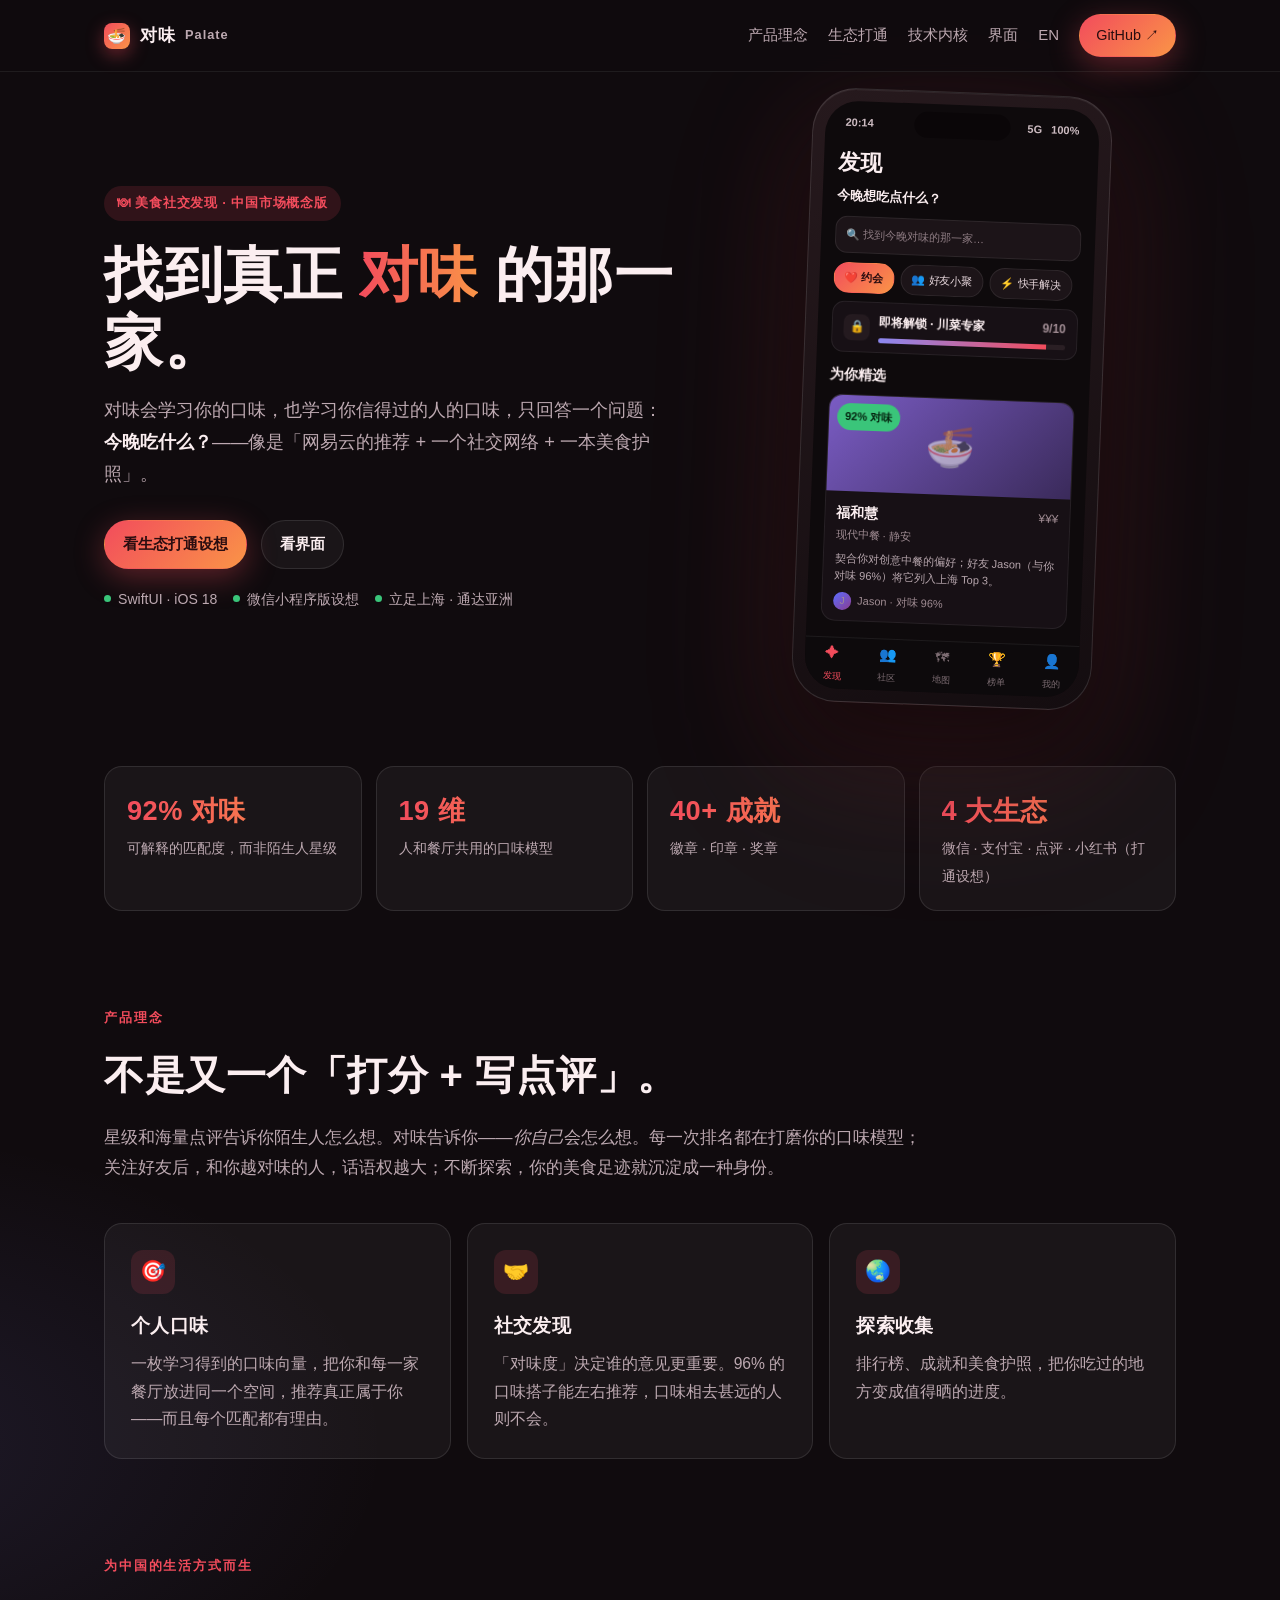
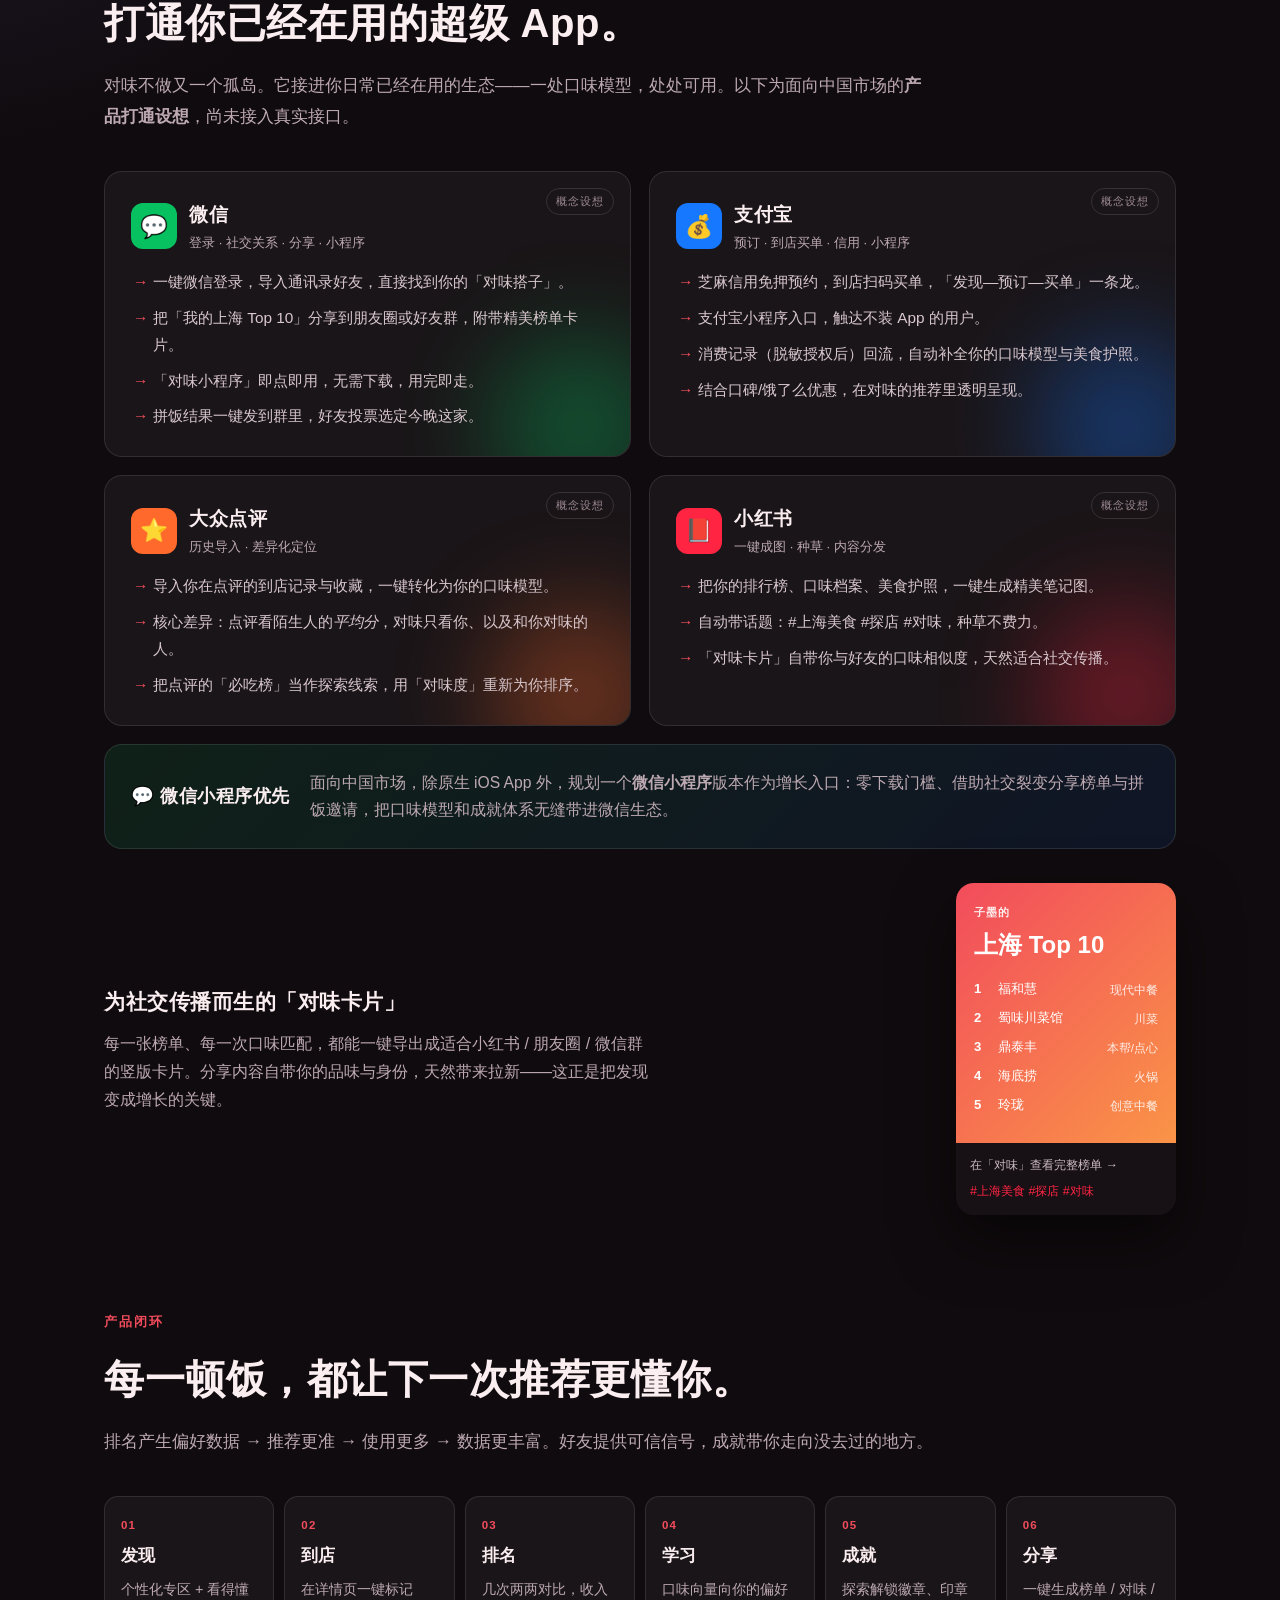
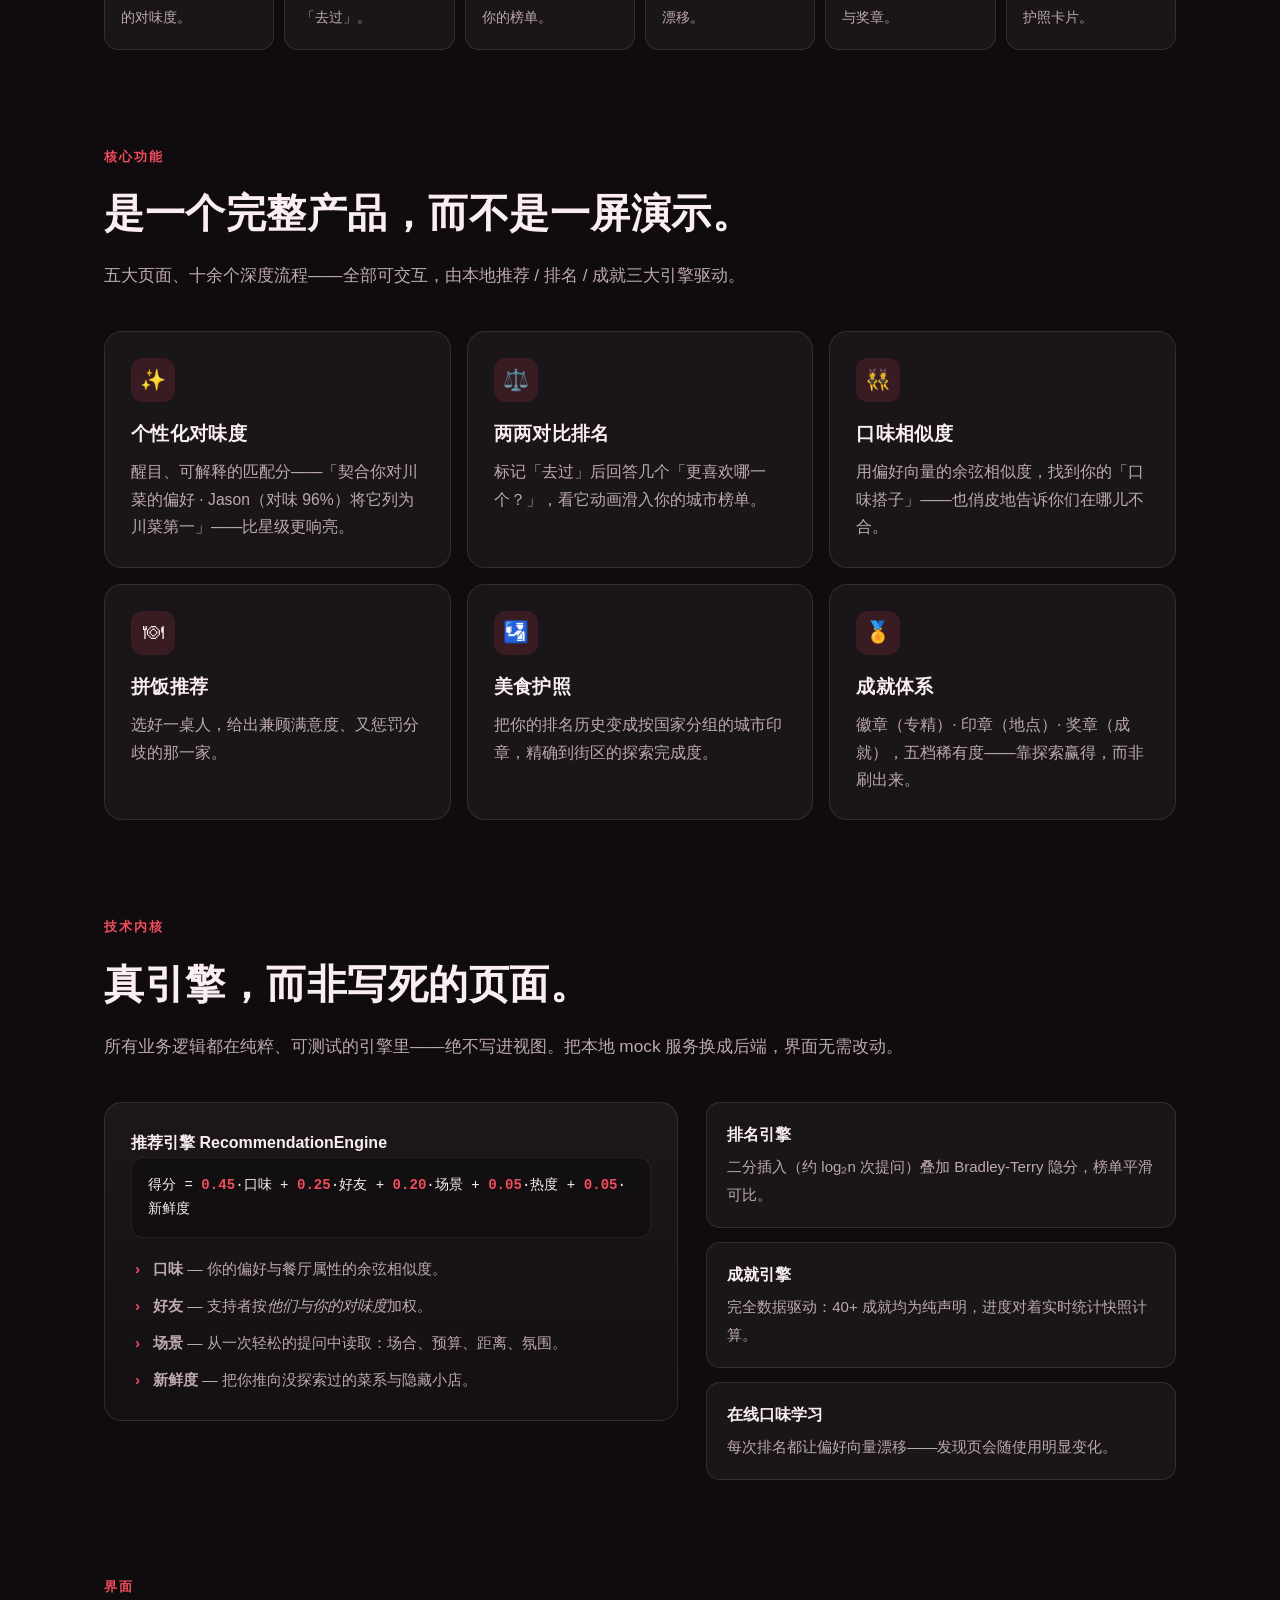
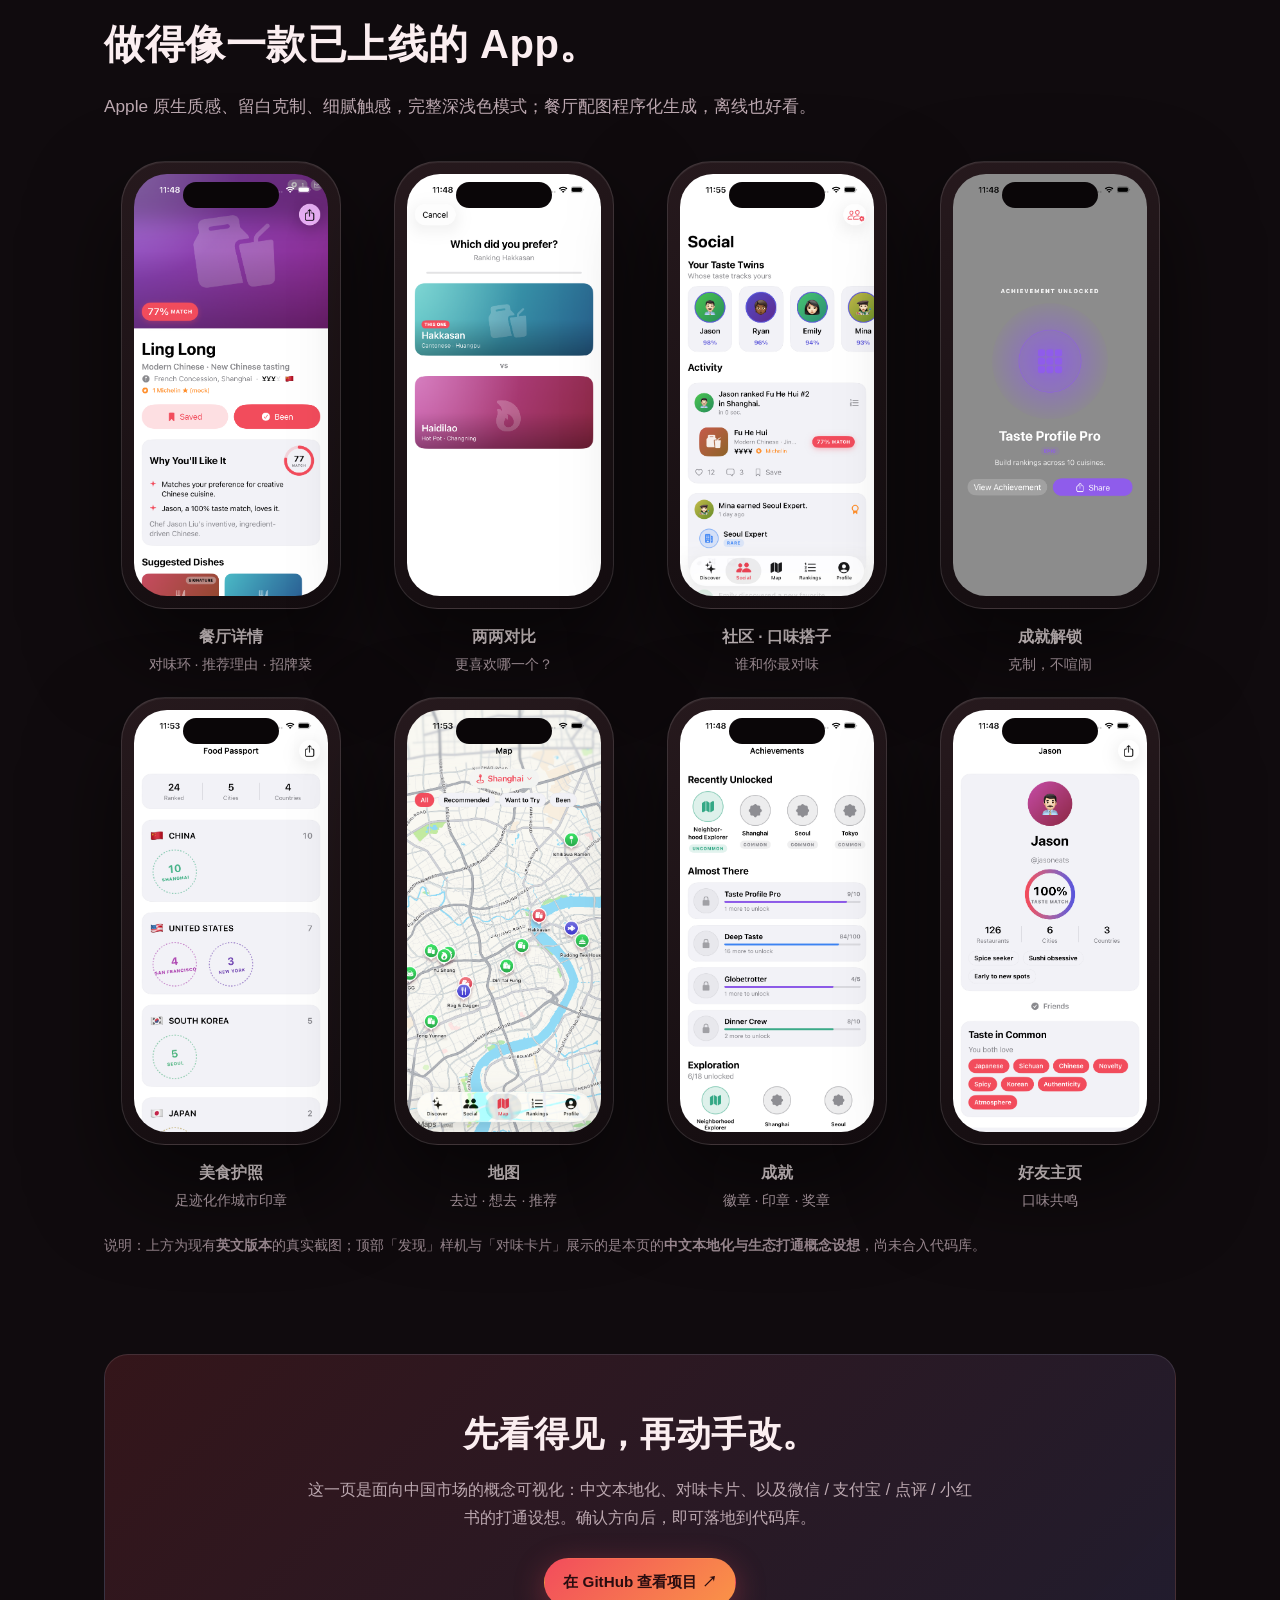
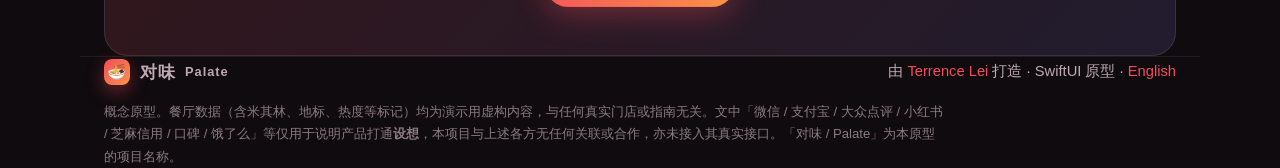
==== docs/zh/index.html @ e1eda970 "Add Chinese-market concept site (对味) with super-app integration mockups - docs/zh/: fully localized " ====
<!DOCTYPE html>
<html lang="zh-CN">
<head>
<meta charset="utf-8">
<meta name="viewport" content="width=device-width, initial-scale=1">
<title>对味 Palate — 找到真正对味的餐厅</title>
<meta name="description" content="对味是一款会学习你口味的美食社交发现应用：可解释的「对味度」匹配、两两对比排名、口味相似度、拼饭推荐、成就与美食护照。概念版展示与微信、支付宝、大众点评、小红书的打通设想。">
<meta property="og:title" content="对味 Palate — 找到真正对味的餐厅">
<meta property="og:description" content="会学习你口味的美食社交发现应用。可解释的对味度、两两排名、口味相似度、美食护照，并打通微信 / 支付宝 / 点评 / 小红书。">
<meta property="og:type" content="website">
<meta property="og:image" content="https://terrencelei.github.io/Palate/assets/screens/discover.png">
<link rel="icon" href="data:image/svg+xml,<svg xmlns='http://www.w3.org/2000/svg' viewBox='0 0 100 100'><text y='.9em' font-size='90'>🍜</text></svg>">
<style>
  :root{
    --bg:#100b0e;--bg2:#181017;
    --panel:rgba(255,255,255,.045);--panel-edge:rgba(255,255,255,.10);
    --ink:#fbeef0;--muted:#bda9b1;
    --coral:#f24c5c;--coral-soft:rgba(242,76,92,.14);
    --saffron:#fa9447;--indigo:#8b88f2;--green:#3ac57a;
    --wechat:#07c160;--alipay:#1677ff;--dianping:#ff6a2c;--red:#ff2442;
    --radius:18px;--maxw:1120px;--nav-clearance:92px;--hero-top-gap:150px;
  }
  *{box-sizing:border-box;margin:0;padding:0}
  html{scroll-behavior:smooth}
  body{
    font-family:-apple-system,BlinkMacSystemFont,"PingFang SC","Hiragino Sans GB","Microsoft YaHei","Segoe UI",Roboto,Helvetica,Arial,sans-serif;
    background:
      radial-gradient(1100px 520px at 78% -12%, rgba(242,76,92,.14), transparent 60%),
      radial-gradient(900px 520px at -12% 22%, rgba(139,136,242,.12), transparent 60%),
      var(--bg);
    color:var(--ink);line-height:1.75;padding-top:var(--nav-clearance);-webkit-font-smoothing:antialiased;
  }
  a{color:inherit;text-decoration:none}
  .wrap{max-width:var(--maxw);margin:0 auto;padding:0 24px}

  nav{position:fixed;top:0;left:0;right:0;z-index:100;background:rgba(16,11,14,.66);
    backdrop-filter:blur(14px);-webkit-backdrop-filter:blur(14px);border-bottom:1px solid rgba(255,255,255,.07)}
  .nav-inner{max-width:var(--maxw);margin:0 auto;padding:14px 24px;display:flex;align-items:center;gap:22px}
  .logo{font-weight:800;letter-spacing:.5px;display:flex;align-items:center;gap:10px;font-size:1.08rem}
  .logo .mark{width:26px;height:26px;border-radius:8px;display:grid;place-items:center;
    background:linear-gradient(135deg,var(--coral),var(--saffron));box-shadow:0 6px 18px rgba(242,76,92,.4);font-size:.95rem}
  .logo small{color:var(--muted);font-weight:600;font-size:.8rem;letter-spacing:1px}
  .nav-links{display:flex;gap:20px;margin-left:auto;align-items:center}
  .nav-links a{color:var(--muted);font-size:.94rem;font-weight:500;transition:color .2s}
  .nav-links a:hover{color:var(--ink)}
  .btn{display:inline-flex;align-items:center;gap:8px;padding:10px 18px;border-radius:999px;font-weight:600;font-size:.95rem;
    border:1px solid var(--panel-edge);transition:transform .15s ease,background .2s,border-color .2s}
  .btn:hover{transform:translateY(-1px)}
  .btn.primary{background:linear-gradient(135deg,var(--coral),var(--saffron));color:#2a0d10;border-color:transparent;box-shadow:0 8px 30px rgba(242,76,92,.35)}
  .btn.ghost{background:var(--panel)}
  .nav-links .btn{padding:8px 16px;font-size:.9rem}
  @media(max-width:760px){.nav-links a.hide-sm{display:none}}

  header{padding:var(--hero-top-gap) 0 30px}
  .hero{display:grid;grid-template-columns:1.05fr .82fr;gap:52px;align-items:center}
  .eyebrow{display:inline-flex;align-items:center;gap:8px;color:var(--coral);font-weight:700;font-size:.82rem;
    letter-spacing:.06em;background:var(--coral-soft);padding:6px 13px;border-radius:999px}
  h1{font-size:clamp(2.3rem,5.4vw,3.7rem);line-height:1.14;letter-spacing:.5px;margin:20px 0 18px;font-weight:800}
  h1 .grad{background:linear-gradient(90deg,var(--coral),var(--saffron));-webkit-background-clip:text;background-clip:text;color:transparent}
  .lede{color:var(--muted);font-size:1.14rem;max-width:32em}
  .lede b{color:var(--ink);font-weight:600}
  .hero-cta{display:flex;gap:14px;margin-top:30px;flex-wrap:wrap}
  .hero-note{margin-top:18px;color:var(--muted);font-size:.88rem;display:flex;gap:16px;flex-wrap:wrap}
  .hero-note span{display:inline-flex;align-items:center;gap:7px}
  .hero-note i{width:7px;height:7px;border-radius:50%;background:var(--green);display:inline-block}

  /* device */
  .device{position:relative;width:100%;max-width:300px;margin:0 auto;border-radius:44px;padding:12px;
    background:linear-gradient(160deg,#26191d,#140d10);border:1px solid rgba(255,255,255,.12);
    box-shadow:0 40px 90px rgba(0,0,0,.55),inset 0 1px 0 rgba(255,255,255,.06)}
  .device::before{content:"";position:absolute;top:20px;left:50%;transform:translateX(-50%);
    width:96px;height:26px;background:#0a0608;border-radius:999px;z-index:5}
  .device img{display:block;width:100%;border-radius:33px}
  .device.tilt{transform:rotate(2.2deg)}
  .hero-device{filter:drop-shadow(0 30px 60px rgba(242,76,92,.18))}

  /* ── in-HTML localized screen mockup ─────────────── */
  .screen{border-radius:33px;overflow:hidden;background:#0e0a0c;aspect-ratio:9/19.3;position:relative;
    color:#fbeef0;font-size:12px}
  .screen .sb{display:flex;justify-content:space-between;align-items:center;padding:12px 20px 0;font-size:11px;color:#cdbcc2;font-weight:600}
  .screen .body{padding:6px 14px 14px}
  .screen h4{font-size:22px;font-weight:800;letter-spacing:.5px;margin:6px 0 2px}
  .screen .q{font-weight:700;font-size:13px;margin-bottom:8px}
  .screen .search{background:#1c1418;border:1px solid rgba(255,255,255,.08);border-radius:12px;
    padding:8px 10px;color:#8f7d84;display:flex;align-items:center;gap:7px;font-size:11px}
  .screen .chips{display:flex;gap:6px;margin:9px 0 4px;overflow:hidden}
  .screen .chip2{background:#1c1418;border:1px solid rgba(255,255,255,.08);border-radius:999px;padding:5px 10px;
    font-size:11px;white-space:nowrap;color:#e7d7dc}
  .screen .chip2.on{background:linear-gradient(135deg,var(--coral),var(--saffron));color:#2a0d10;border-color:transparent;font-weight:700}
  .screen .mini2{background:#171015;border:1px solid rgba(255,255,255,.07);border-radius:12px;padding:9px 11px;
    display:flex;align-items:center;gap:9px;margin:8px 0}
  .screen .lock{width:26px;height:26px;border-radius:8px;background:#241a1f;display:grid;place-items:center;font-size:12px}
  .screen .bar{height:5px;border-radius:99px;background:#2a1f24;overflow:hidden;margin-top:5px}
  .screen .bar>i{display:block;height:100%;width:90%;background:linear-gradient(90deg,var(--indigo),var(--coral))}
  .screen .lbl{font-weight:800;font-size:14px;margin:10px 0 7px}
  .screen .rc{border-radius:14px;overflow:hidden;background:#171015;border:1px solid rgba(255,255,255,.07)}
  .screen .rc .img{height:96px;position:relative;display:grid;place-items:center;
    background:linear-gradient(135deg,#7a5cc4,#3a2a5a)}
  .screen .rc .img::after{content:"🍜";font-size:40px;opacity:.55}
  .screen .match{position:absolute;top:8px;left:8px;background:var(--green);color:#04240f;font-weight:800;
    font-size:11px;padding:4px 8px;border-radius:999px;display:flex;gap:4px;align-items:center}
  .screen .rc .info{padding:9px 11px}
  .screen .rc .row1{display:flex;justify-content:space-between;align-items:center}
  .screen .rc .nm{font-weight:800;font-size:14px}
  .screen .rc .sub{color:#a08c93;font-size:11px;margin-top:1px}
  .screen .rc .why{color:#b7a6ad;font-size:11px;margin-top:6px;line-height:1.5}
  .screen .rc .fr{display:flex;align-items:center;gap:6px;margin-top:8px;font-size:11px;color:#a08c93}
  .screen .av{width:18px;height:18px;border-radius:50%;background:linear-gradient(135deg,#5b6cff,#8b3d8f);display:grid;place-items:center;font-size:10px}
  .screen .tabbar{position:absolute;bottom:0;left:0;right:0;height:52px;background:rgba(14,10,12,.92);
    border-top:1px solid rgba(255,255,255,.07);display:flex;justify-content:space-around;align-items:center;font-size:9px;color:#7c6c72}
  .screen .tabbar .t{display:flex;flex-direction:column;align-items:center;gap:3px}
  .screen .tabbar .t.on{color:var(--coral)}
  .screen .tabbar .t b{font-size:14px;font-weight:400}

  .stats{margin:60px 0 0}
  .stats-grid{display:grid;grid-template-columns:repeat(auto-fit,minmax(200px,1fr));gap:14px}
  .stat{background:var(--panel);border:1px solid var(--panel-edge);border-radius:var(--radius);padding:20px 22px}
  .stat b{display:block;font-size:1.7rem;letter-spacing:.5px;background:linear-gradient(90deg,var(--coral),var(--saffron));-webkit-background-clip:text;background-clip:text;color:transparent}
  .stat span{color:var(--muted);font-size:.9rem}

  section{padding:96px 0 0;scroll-margin-top:calc(var(--nav-clearance) + 16px)}
  .sec-head{max-width:52em;margin-bottom:40px}
  .sec-head .tag{color:var(--coral);font-weight:700;font-size:.82rem;letter-spacing:.14em}
  .sec-head h2{font-size:clamp(1.7rem,3.4vw,2.5rem);letter-spacing:.5px;margin:10px 0 12px;font-weight:800}
  .sec-head p{color:var(--muted);font-size:1.08rem}

  .cards{display:grid;grid-template-columns:repeat(3,1fr);gap:16px}
  .card{background:var(--panel);border:1px solid var(--panel-edge);border-radius:var(--radius);padding:26px;transition:transform .2s ease,border-color .2s}
  .card:hover{transform:translateY(-3px);border-color:rgba(242,76,92,.38)}
  .card .ic{width:44px;height:44px;border-radius:12px;display:grid;place-items:center;font-size:1.3rem;background:var(--coral-soft);margin-bottom:16px}
  .card h3{font-size:1.16rem;margin-bottom:8px;letter-spacing:.3px}
  .card p{color:var(--muted);font-size:.98rem}
  @media(max-width:860px){.cards{grid-template-columns:1fr}}

  .loop{display:flex;flex-wrap:wrap;gap:10px}
  .loop-step{flex:1 1 140px;background:var(--panel);border:1px solid var(--panel-edge);border-radius:14px;padding:18px 16px}
  .loop-step .n{font-size:.72rem;color:var(--coral);font-weight:800;letter-spacing:.1em}
  .loop-step b{display:block;margin:6px 0 4px;font-size:1.05rem}
  .loop-step span{color:var(--muted);font-size:.9rem}

  /* super-app section */
  .superapps{display:grid;grid-template-columns:repeat(2,1fr);gap:18px}
  @media(max-width:860px){.superapps{grid-template-columns:1fr}}
  .sa{background:var(--panel);border:1px solid var(--panel-edge);border-radius:var(--radius);padding:26px;position:relative;overflow:hidden}
  .sa .glow{position:absolute;inset:auto -40px -60px auto;width:180px;height:180px;border-radius:50%;filter:blur(50px);opacity:.35}
  .sa-head{display:flex;align-items:center;gap:12px;margin-bottom:14px}
  .sa-ic{width:46px;height:46px;border-radius:12px;display:grid;place-items:center;font-size:1.4rem;color:#fff;font-weight:800}
  .sa-head b{font-size:1.18rem;letter-spacing:.5px}
  .sa-head span{display:block;color:var(--muted);font-size:.82rem;margin-top:1px}
  .sa ul{list-style:none;display:grid;gap:9px}
  .sa li{color:#d9c8ce;font-size:.96rem;padding-left:22px;position:relative}
  .sa li::before{content:"→";position:absolute;left:2px;color:var(--coral);font-weight:800}
  .sa .concept{position:absolute;top:16px;right:16px;font-size:.68rem;letter-spacing:.1em;color:#9a8890;
    border:1px solid rgba(255,255,255,.12);border-radius:999px;padding:3px 9px}
  .wechat .glow{background:var(--wechat)} .wechat .sa-ic{background:var(--wechat)}
  .alipay .glow{background:var(--alipay)} .alipay .sa-ic{background:var(--alipay)}
  .dianping .glow{background:var(--dianping)} .dianping .sa-ic{background:var(--dianping)}
  .red .glow{background:var(--red)} .red .sa-ic{background:var(--red)}

  .mp-callout{margin-top:18px;display:flex;gap:20px;align-items:center;flex-wrap:wrap;
    background:linear-gradient(135deg,rgba(7,193,96,.12),rgba(22,119,255,.10));
    border:1px solid var(--panel-edge);border-radius:var(--radius);padding:24px 26px}
  .mp-callout .big{font-size:1.15rem;font-weight:800;letter-spacing:.5px}
  .mp-callout p{color:var(--muted);font-size:.98rem;flex:1 1 320px}

  /* share-card concept (RED style) */
  .redcard{width:220px;border-radius:18px;overflow:hidden;box-shadow:0 24px 60px rgba(0,0,0,.5);margin:0 auto}
  .redcard .top{background:linear-gradient(135deg,var(--coral),var(--saffron));padding:20px 18px;color:#fff}
  .redcard .top .k{font-size:.7rem;font-weight:800;letter-spacing:.1em;opacity:.9}
  .redcard .top .ti{font-size:1.5rem;font-weight:800;margin:2px 0 12px}
  .redcard .rk{display:flex;gap:8px;align-items:center;font-size:.82rem;margin:6px 0;color:#fff}
  .redcard .rk b{width:16px;font-weight:800}
  .redcard .rk .c{margin-left:auto;opacity:.85;font-size:.72rem}
  .redcard .cap{background:#171015;padding:12px 14px;color:#cdbcc2;font-size:.78rem}
  .redcard .cap .tags{color:var(--red);margin-top:4px}

  .engine{display:grid;grid-template-columns:1.1fr .9fr;gap:28px;align-items:start}
  @media(max-width:860px){.engine{grid-template-columns:1fr}}
  .formula{background:linear-gradient(180deg,rgba(255,255,255,.05),rgba(255,255,255,.02));border:1px solid var(--panel-edge);border-radius:var(--radius);padding:26px}
  .formula code{display:block;font-family:ui-monospace,SFMono-Regular,Menlo,monospace;color:var(--ink);
    background:rgba(0,0,0,.28);border:1px solid rgba(255,255,255,.08);border-radius:12px;padding:16px;line-height:1.7;font-size:.88rem;overflow-x:auto}
  .formula code .w{color:var(--coral);font-weight:700}
  .formula ul{list-style:none;margin-top:18px;display:grid;gap:10px}
  .formula li{color:var(--muted);font-size:.96rem;padding-left:22px;position:relative}
  .formula li::before{content:"›";position:absolute;left:4px;color:var(--coral);font-weight:800}
  .engine-side{display:grid;gap:14px}
  .mini{background:var(--panel);border:1px solid var(--panel-edge);border-radius:14px;padding:18px 20px}
  .mini b{display:block;margin-bottom:4px} .mini span{color:var(--muted);font-size:.94rem}

  .gallery{display:grid;grid-template-columns:repeat(4,1fr);gap:20px}
  @media(max-width:980px){.gallery{grid-template-columns:repeat(2,1fr)}}
  @media(max-width:520px){.gallery{grid-template-columns:1fr}}
  .shot{text-align:center}
  .shot .device{max-width:220px}
  .shot p{margin-top:14px;color:var(--muted);font-size:.9rem}
  .shot p b{color:var(--ink);display:block;font-size:.98rem;margin-bottom:2px}
  .note{margin-top:20px;color:#9a8890;font-size:.86rem}

  .tech{display:flex;flex-wrap:wrap;gap:10px;margin-top:8px}
  .chip{background:var(--panel);border:1px solid var(--panel-edge);border-radius:999px;padding:9px 16px;font-size:.92rem;color:var(--muted)}
  .chip b{color:var(--ink);font-weight:600}

  .band{margin:96px 0 0;background:linear-gradient(135deg,rgba(242,76,92,.16),rgba(139,136,242,.14));
    border:1px solid var(--panel-edge);border-radius:24px;padding:48px 40px;text-align:center}
  .band h2{font-size:clamp(1.6rem,3vw,2.2rem);letter-spacing:.5px;margin-bottom:12px}
  .band p{color:var(--muted);max-width:42em;margin:0 auto 26px}

  footer{margin-top:80px;padding:40px 0 60px;border-top:1px solid rgba(255,255,255,.07);color:var(--muted);font-size:.92rem}
  .foot-inner{display:flex;justify-content:space-between;gap:20px;flex-wrap:wrap;align-items:center}
  .disclaimer{margin-top:14px;font-size:.82rem;color:#8a7a81;max-width:64em;line-height:1.7}

  @media(max-width:860px){.hero{grid-template-columns:1fr;gap:36px}.hero-device{order:-1}:root{--hero-top-gap:120px}}
</style>
</head>
<body>

<nav>
  <div class="nav-inner">
    <div class="logo"><span class="mark">🍜</span> 对味 <small>Palate</small></div>
    <div class="nav-links">
      <a href="#idea" class="hide-sm">产品理念</a>
      <a href="#superapps" class="hide-sm">生态打通</a>
      <a href="#engine" class="hide-sm">技术内核</a>
      <a href="#screens" class="hide-sm">界面</a>
      <a href="../">EN</a>
      <a class="btn primary" href="https://github.com/terrencelei/Palate">GitHub ↗</a>
    </div>
  </div>
</nav>

<header class="wrap">
  <div class="hero">
    <div>
      <span class="eyebrow">🍽 美食社交发现 · 中国市场概念版</span>
      <h1>找到真正 <span class="grad">对味</span> 的那一家。</h1>
      <p class="lede">对味会学习你的口味，也学习你信得过的人的口味，只回答一个问题：<b>今晚吃什么？</b>——像是「网易云的推荐 + 一个社交网络 + 一本美食护照」。</p>
      <div class="hero-cta">
        <a class="btn primary" href="#superapps">看生态打通设想</a>
        <a class="btn ghost" href="#screens">看界面</a>
      </div>
      <div class="hero-note">
        <span><i></i> SwiftUI · iOS 18</span>
        <span><i></i> 微信小程序版设想</span>
        <span><i></i> 立足上海 · 通达亚洲</span>
      </div>
    </div>
    <div class="hero-device">
      <div class="device tilt">
        <div class="screen">
          <div class="sb"><span>20:14</span><span>5G &nbsp; 100%</span></div>
          <div class="body">
            <h4>发现</h4>
            <div class="q">今晚想吃点什么？</div>
            <div class="search">🔍 找到今晚对味的那一家…</div>
            <div class="chips">
              <span class="chip2 on">❤️ 约会</span><span class="chip2">👥 好友小聚</span><span class="chip2">⚡ 快手解决</span>
            </div>
            <div class="mini2">
              <div class="lock">🔒</div>
              <div style="flex:1">
                <div style="font-weight:700;font-size:12px">即将解锁 · 川菜专家 <span style="float:right;color:#a08c93">9/10</span></div>
                <div class="bar"><i></i></div>
              </div>
            </div>
            <div class="lbl">为你精选</div>
            <div class="rc">
              <div class="img"><div class="match">92% 对味</div></div>
              <div class="info">
                <div class="row1"><div class="nm">福和慧</div><div style="color:#a08c93;font-size:12px">¥¥¥</div></div>
                <div class="sub">现代中餐 · 静安</div>
                <div class="why">契合你对创意中餐的偏好；好友 Jason（与你对味 96%）将它列入上海 Top 3。</div>
                <div class="fr"><span class="av">J</span> Jason · 对味 96%</div>
              </div>
            </div>
          </div>
          <div class="tabbar">
            <div class="t on"><b>✦</b>发现</div><div class="t"><b>👥</b>社区</div><div class="t"><b>🗺</b>地图</div><div class="t"><b>🏆</b>榜单</div><div class="t"><b>👤</b>我的</div>
          </div>
        </div>
      </div>
    </div>
  </div>

  <div class="stats">
    <div class="stats-grid">
      <div class="stat"><b>92% 对味</b><span>可解释的匹配度，而非陌生人星级</span></div>
      <div class="stat"><b>19 维</b><span>人和餐厅共用的口味模型</span></div>
      <div class="stat"><b>40+ 成就</b><span>徽章 · 印章 · 奖章</span></div>
      <div class="stat"><b>4 大生态</b><span>微信 · 支付宝 · 点评 · 小红书（打通设想）</span></div>
    </div>
  </div>
</header>

<main class="wrap">

  <!-- 理念 -->
  <section id="idea">
    <div class="sec-head">
      <div class="tag">产品理念</div>
      <h2>不是又一个「打分 + 写点评」。</h2>
      <p>星级和海量点评告诉你陌生人怎么想。对味告诉你——<em>你自己</em>会怎么想。每一次排名都在打磨你的口味模型；关注好友后，和你越对味的人，话语权越大；不断探索，你的美食足迹就沉淀成一种身份。</p>
    </div>
    <div class="cards">
      <div class="card"><div class="ic">🎯</div><h3>个人口味</h3><p>一枚学习得到的口味向量，把你和每一家餐厅放进同一个空间，推荐真正属于你——而且每个匹配都有理由。</p></div>
      <div class="card"><div class="ic">🤝</div><h3>社交发现</h3><p>「对味度」决定谁的意见更重要。96% 的口味搭子能左右推荐，口味相去甚远的人则不会。</p></div>
      <div class="card"><div class="ic">🌏</div><h3>探索收集</h3><p>排行榜、成就和美食护照，把你吃过的地方变成值得晒的进度。</p></div>
    </div>
  </section>

  <!-- 生态打通（差异化重点） -->
  <section id="superapps">
    <div class="sec-head">
      <div class="tag">为中国的生活方式而生</div>
      <h2>打通你已经在用的超级 App。</h2>
      <p>对味不做又一个孤岛。它接进你日常已经在用的生态——一处口味模型，处处可用。以下为面向中国市场的<strong>产品打通设想</strong>，尚未接入真实接口。</p>
    </div>
    <div class="superapps">
      <div class="sa wechat"><div class="glow"></div><span class="concept">概念设想</span>
        <div class="sa-head"><div class="sa-ic">💬</div><div><b>微信</b><span>登录 · 社交关系 · 分享 · 小程序</span></div></div>
        <ul>
          <li>一键微信登录，导入通讯录好友，直接找到你的「对味搭子」。</li>
          <li>把「我的上海 Top 10」分享到朋友圈或好友群，附带精美榜单卡片。</li>
          <li>「对味小程序」即点即用，无需下载，用完即走。</li>
          <li>拼饭结果一键发到群里，好友投票选定今晚这家。</li>
        </ul>
      </div>
      <div class="sa alipay"><div class="glow"></div><span class="concept">概念设想</span>
        <div class="sa-head"><div class="sa-ic">💰</div><div><b>支付宝</b><span>预订 · 到店买单 · 信用 · 小程序</span></div></div>
        <ul>
          <li>芝麻信用免押预约，到店扫码买单，「发现—预订—买单」一条龙。</li>
          <li>支付宝小程序入口，触达不装 App 的用户。</li>
          <li>消费记录（脱敏授权后）回流，自动补全你的口味模型与美食护照。</li>
          <li>结合口碑/饿了么优惠，在对味的推荐里透明呈现。</li>
        </ul>
      </div>
      <div class="sa dianping"><div class="glow"></div><span class="concept">概念设想</span>
        <div class="sa-head"><div class="sa-ic">⭐</div><div><b>大众点评</b><span>历史导入 · 差异化定位</span></div></div>
        <ul>
          <li>导入你在点评的到店记录与收藏，一键转化为你的口味模型。</li>
          <li>核心差异：点评看陌生人的<em>平均分</em>，对味只看你、以及和你对味的人。</li>
          <li>把点评的「必吃榜」当作探索线索，用「对味度」重新为你排序。</li>
        </ul>
      </div>
      <div class="sa red"><div class="glow"></div><span class="concept">概念设想</span>
        <div class="sa-head"><div class="sa-ic">📕</div><div><b>小红书</b><span>一键成图 · 种草 · 内容分发</span></div></div>
        <ul>
          <li>把你的排行榜、口味档案、美食护照，一键生成精美笔记图。</li>
          <li>自动带话题：#上海美食 #探店 #对味，种草不费力。</li>
          <li>「对味卡片」自带你与好友的口味相似度，天然适合社交传播。</li>
        </ul>
      </div>
    </div>

    <div class="mp-callout">
      <div>
        <div class="big">💬 微信小程序优先</div>
      </div>
      <p>面向中国市场，除原生 iOS App 外，规划一个<strong>微信小程序</strong>版本作为增长入口：零下载门槛、借助社交裂变分享榜单与拼饭邀请，把口味模型和成就体系无缝带进微信生态。</p>
    </div>

    <div style="margin-top:34px;display:grid;grid-template-columns:1fr auto;gap:34px;align-items:center">
      <div>
        <h3 style="font-size:1.3rem;letter-spacing:.5px;margin-bottom:10px">为社交传播而生的「对味卡片」</h3>
        <p style="color:var(--muted);max-width:34em">每一张榜单、每一次口味匹配，都能一键导出成适合小红书 / 朋友圈 / 微信群的竖版卡片。分享内容自带你的品味与身份，天然带来拉新——这正是把发现变成增长的关键。</p>
      </div>
      <div class="redcard">
        <div class="top">
          <div class="k">子墨的</div>
          <div class="ti">上海 Top 10</div>
          <div class="rk"><b>1</b> 福和慧 <span class="c">现代中餐</span></div>
          <div class="rk"><b>2</b> 蜀味川菜馆 <span class="c">川菜</span></div>
          <div class="rk"><b>3</b> 鼎泰丰 <span class="c">本帮/点心</span></div>
          <div class="rk"><b>4</b> 海底捞 <span class="c">火锅</span></div>
          <div class="rk"><b>5</b> 玲珑 <span class="c">创意中餐</span></div>
        </div>
        <div class="cap">在「对味」查看完整榜单 →<div class="tags">#上海美食 #探店 #对味</div></div>
      </div>
    </div>
  </section>

  <!-- 闭环 -->
  <section id="how">
    <div class="sec-head">
      <div class="tag">产品闭环</div>
      <h2>每一顿饭，都让下一次推荐更懂你。</h2>
      <p>排名产生偏好数据 → 推荐更准 → 使用更多 → 数据更丰富。好友提供可信信号，成就带你走向没去过的地方。</p>
    </div>
    <div class="loop">
      <div class="loop-step"><div class="n">01</div><b>发现</b><span>个性化专区 + 看得懂的对味度。</span></div>
      <div class="loop-step"><div class="n">02</div><b>到店</b><span>在详情页一键标记「去过」。</span></div>
      <div class="loop-step"><div class="n">03</div><b>排名</b><span>几次两两对比，收入你的榜单。</span></div>
      <div class="loop-step"><div class="n">04</div><b>学习</b><span>口味向量向你的偏好漂移。</span></div>
      <div class="loop-step"><div class="n">05</div><b>成就</b><span>探索解锁徽章、印章与奖章。</span></div>
      <div class="loop-step"><div class="n">06</div><b>分享</b><span>一键生成榜单 / 对味 / 护照卡片。</span></div>
    </div>
  </section>

  <!-- 功能 -->
  <section id="features">
    <div class="sec-head">
      <div class="tag">核心功能</div>
      <h2>是一个完整产品，而不是一屏演示。</h2>
      <p>五大页面、十余个深度流程——全部可交互，由本地推荐 / 排名 / 成就三大引擎驱动。</p>
    </div>
    <div class="cards">
      <div class="card"><div class="ic">✨</div><h3>个性化对味度</h3><p>醒目、可解释的匹配分——「契合你对川菜的偏好 · Jason（对味 96%）将它列为川菜第一」——比星级更响亮。</p></div>
      <div class="card"><div class="ic">⚖️</div><h3>两两对比排名</h3><p>标记「去过」后回答几个「更喜欢哪一个？」，看它动画滑入你的城市榜单。</p></div>
      <div class="card"><div class="ic">👯</div><h3>口味相似度</h3><p>用偏好向量的余弦相似度，找到你的「口味搭子」——也俏皮地告诉你们在哪儿不合。</p></div>
      <div class="card"><div class="ic">🍽</div><h3>拼饭推荐</h3><p>选好一桌人，给出兼顾满意度、又惩罚分歧的那一家。</p></div>
      <div class="card"><div class="ic">🛂</div><h3>美食护照</h3><p>把你的排名历史变成按国家分组的城市印章，精确到街区的探索完成度。</p></div>
      <div class="card"><div class="ic">🏅</div><h3>成就体系</h3><p>徽章（专精）· 印章（地点）· 奖章（成就），五档稀有度——靠探索赢得，而非刷出来。</p></div>
    </div>
  </section>

  <!-- 引擎 -->
  <section id="engine">
    <div class="sec-head">
      <div class="tag">技术内核</div>
      <h2>真引擎，而非写死的页面。</h2>
      <p>所有业务逻辑都在纯粹、可测试的引擎里——绝不写进视图。把本地 mock 服务换成后端，界面无需改动。</p>
    </div>
    <div class="engine">
      <div class="formula">
        <strong>推荐引擎 RecommendationEngine</strong>
        <code>得分 = <span class="w">0.45</span>·口味 + <span class="w">0.25</span>·好友
     + <span class="w">0.20</span>·场景 + <span class="w">0.05</span>·热度
     + <span class="w">0.05</span>·新鲜度</code>
        <ul>
          <li><b>口味</b> — 你的偏好与餐厅属性的余弦相似度。</li>
          <li><b>好友</b> — 支持者按<em>他们与你的对味度</em>加权。</li>
          <li><b>场景</b> — 从一次轻松的提问中读取：场合、预算、距离、氛围。</li>
          <li><b>新鲜度</b> — 把你推向没探索过的菜系与隐藏小店。</li>
        </ul>
      </div>
      <div class="engine-side">
        <div class="mini"><b>排名引擎</b><span>二分插入（约 log₂n 次提问）叠加 Bradley-Terry 隐分，榜单平滑可比。</span></div>
        <div class="mini"><b>成就引擎</b><span>完全数据驱动：40+ 成就均为纯声明，进度对着实时统计快照计算。</span></div>
        <div class="mini"><b>在线口味学习</b><span>每次排名都让偏好向量漂移——发现页会随使用明显变化。</span></div>
      </div>
    </div>
  </section>

  <!-- 界面 -->
  <section id="screens">
    <div class="sec-head">
      <div class="tag">界面</div>
      <h2>做得像一款已上线的 App。</h2>
      <p>Apple 原生质感、留白克制、细腻触感，完整深浅色模式；餐厅配图程序化生成，离线也好看。</p>
    </div>
    <div class="gallery">
      <div class="shot"><div class="device"><img src="../assets/screens/detail.png" alt="餐厅详情"></div><p><b>餐厅详情</b>对味环 · 推荐理由 · 招牌菜</p></div>
      <div class="shot"><div class="device"><img src="../assets/screens/ranking.png" alt="两两对比排名"></div><p><b>两两对比</b>更喜欢哪一个？</p></div>
      <div class="shot"><div class="device"><img src="../assets/screens/social.png" alt="社区与口味搭子"></div><p><b>社区 · 口味搭子</b>谁和你最对味</p></div>
      <div class="shot"><div class="device"><img src="../assets/screens/unlock.png" alt="成就解锁"></div><p><b>成就解锁</b>克制，不喧闹</p></div>
      <div class="shot"><div class="device"><img src="../assets/screens/passport.png" alt="美食护照"></div><p><b>美食护照</b>足迹化作城市印章</p></div>
      <div class="shot"><div class="device"><img src="../assets/screens/map.png" alt="地图"></div><p><b>地图</b>去过 · 想去 · 推荐</p></div>
      <div class="shot"><div class="device"><img src="../assets/screens/achievements.png" alt="成就"></div><p><b>成就</b>徽章 · 印章 · 奖章</p></div>
      <div class="shot"><div class="device"><img src="../assets/screens/friend.png" alt="好友主页"></div><p><b>好友主页</b>口味共鸣</p></div>
    </div>
    <p class="note">说明：上方为现有<strong>英文版本</strong>的真实截图；顶部「发现」样机与「对味卡片」展示的是本页的<strong>中文本地化与生态打通概念设想</strong>，尚未合入代码库。</p>
  </section>

  <div class="band">
    <h2>先看得见，再动手改。</h2>
    <p>这一页是面向中国市场的概念可视化：中文本地化、对味卡片、以及微信 / 支付宝 / 点评 / 小红书的打通设想。确认方向后，即可落地到代码库。</p>
    <a class="btn primary" href="https://github.com/terrencelei/Palate">在 GitHub 查看项目 ↗</a>
  </div>
</main>

<footer class="wrap">
  <div class="foot-inner">
    <div class="logo"><span class="mark">🍜</span> 对味 <small>Palate</small></div>
    <div>由 <a href="https://github.com/terrencelei" style="color:var(--coral)">Terrence Lei</a> 打造 · SwiftUI 原型 · <a href="../" style="color:var(--coral)">English</a></div>
  </div>
  <p class="disclaimer">概念原型。餐厅数据（含米其林、地标、热度等标记）均为演示用虚构内容，与任何真实门店或指南无关。文中「微信 / 支付宝 / 大众点评 / 小红书 / 芝麻信用 / 口碑 / 饿了么」等仅用于说明产品打通<strong>设想</strong>，本项目与上述各方无任何关联或合作，亦未接入其真实接口。「对味 / Palate」为本原型的项目名称。</p>
</footer>

</body>
</html>
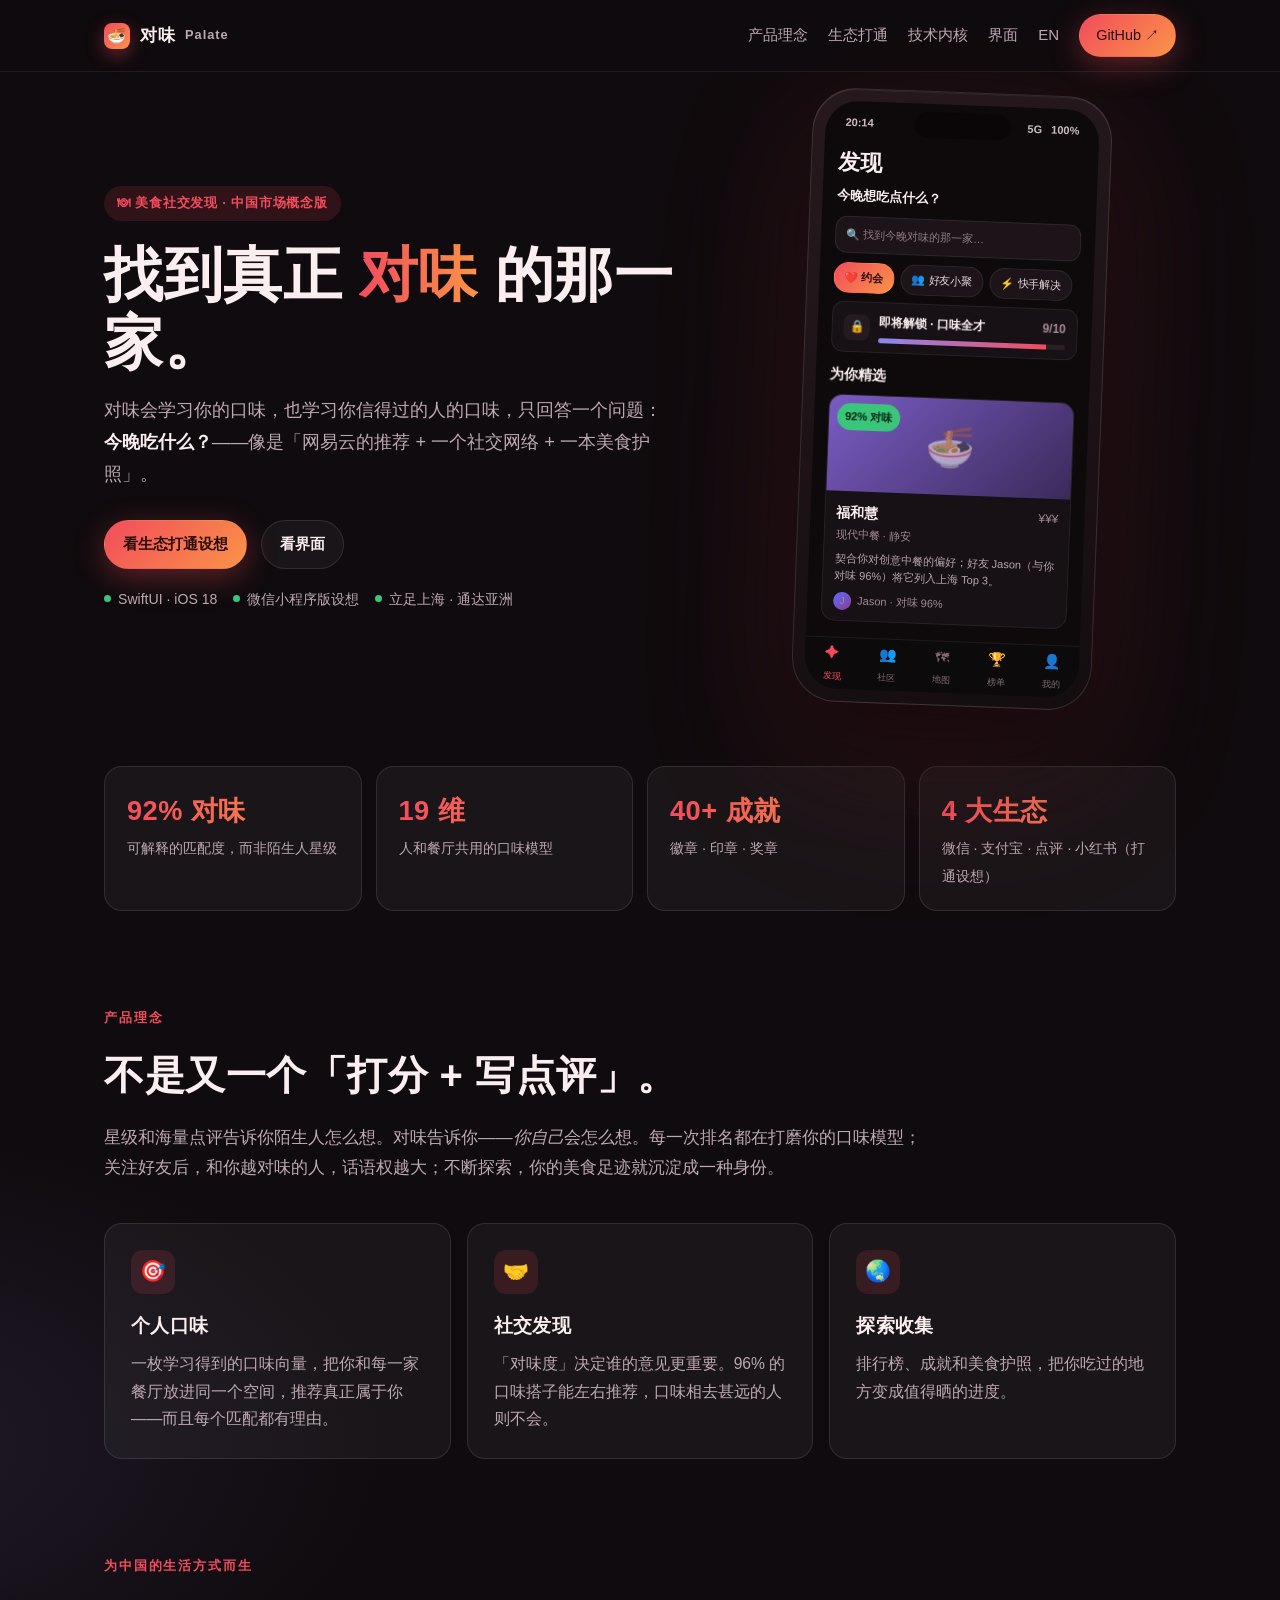
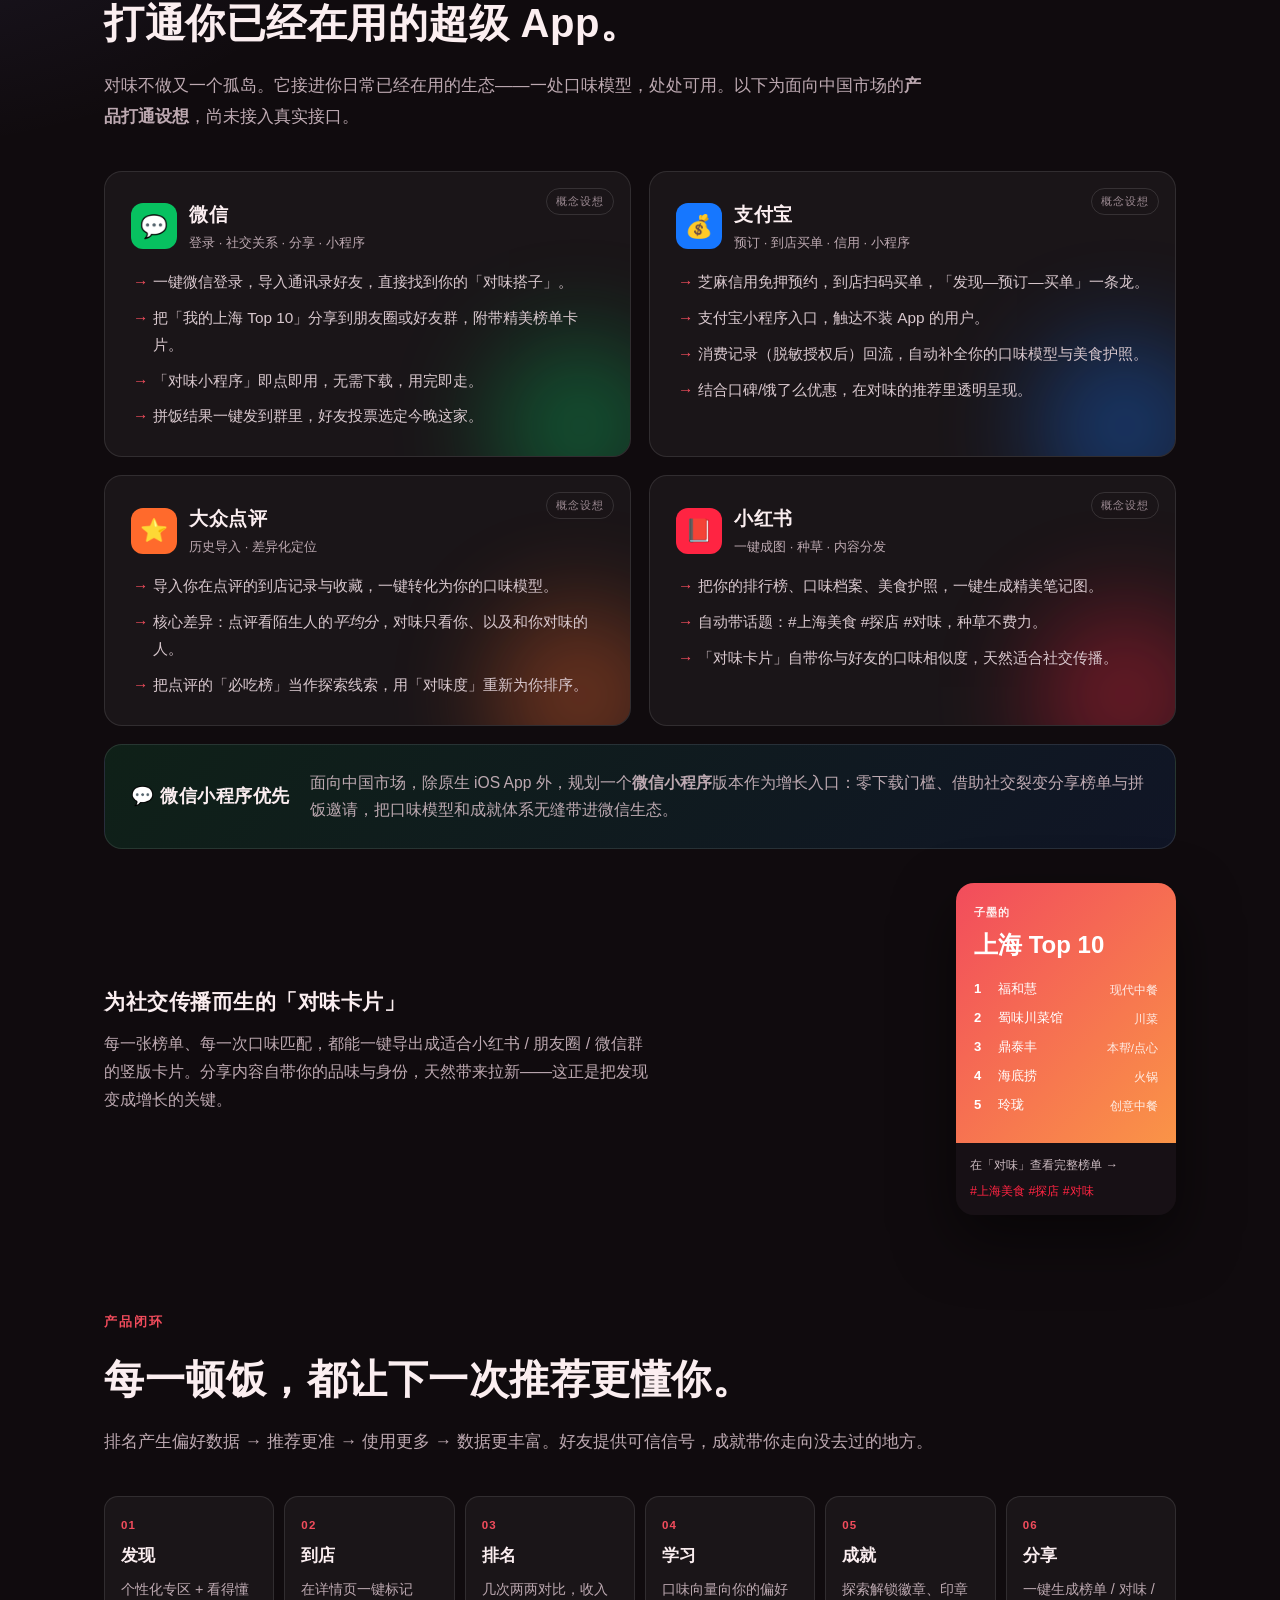
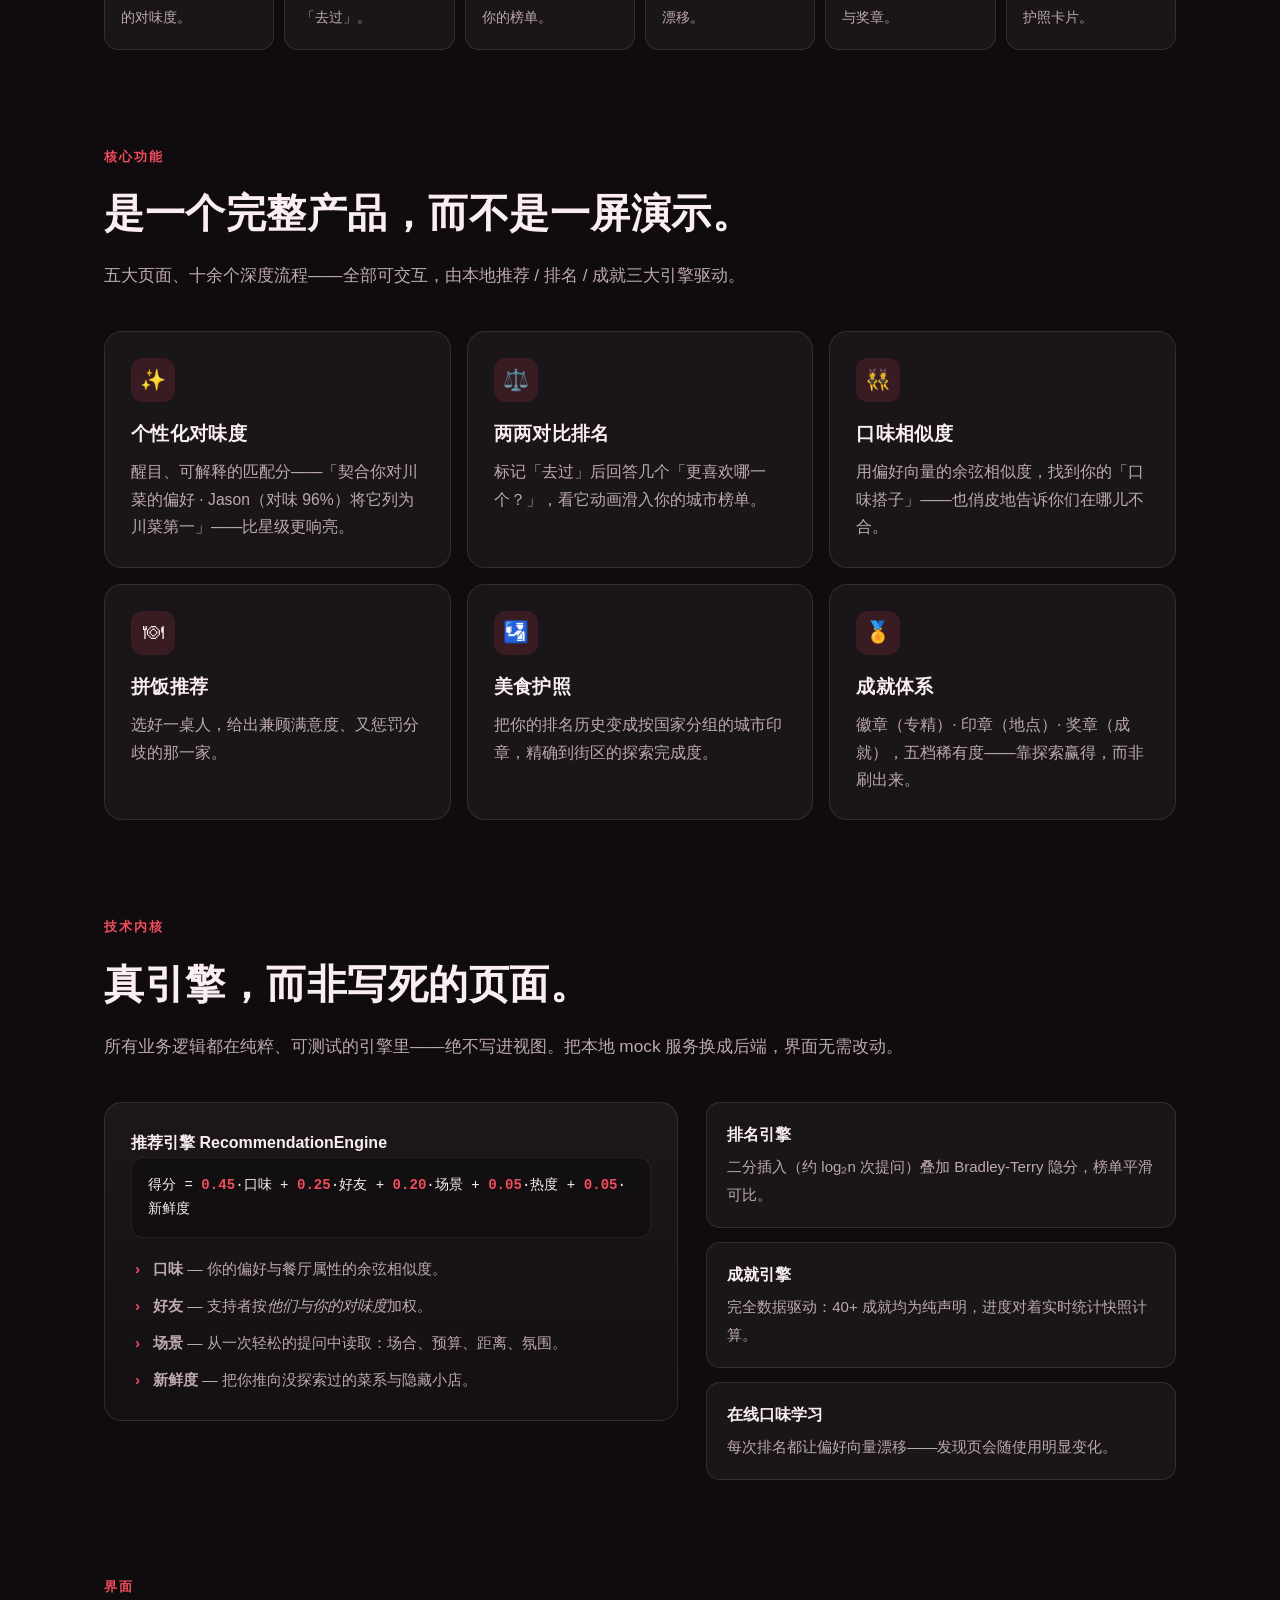
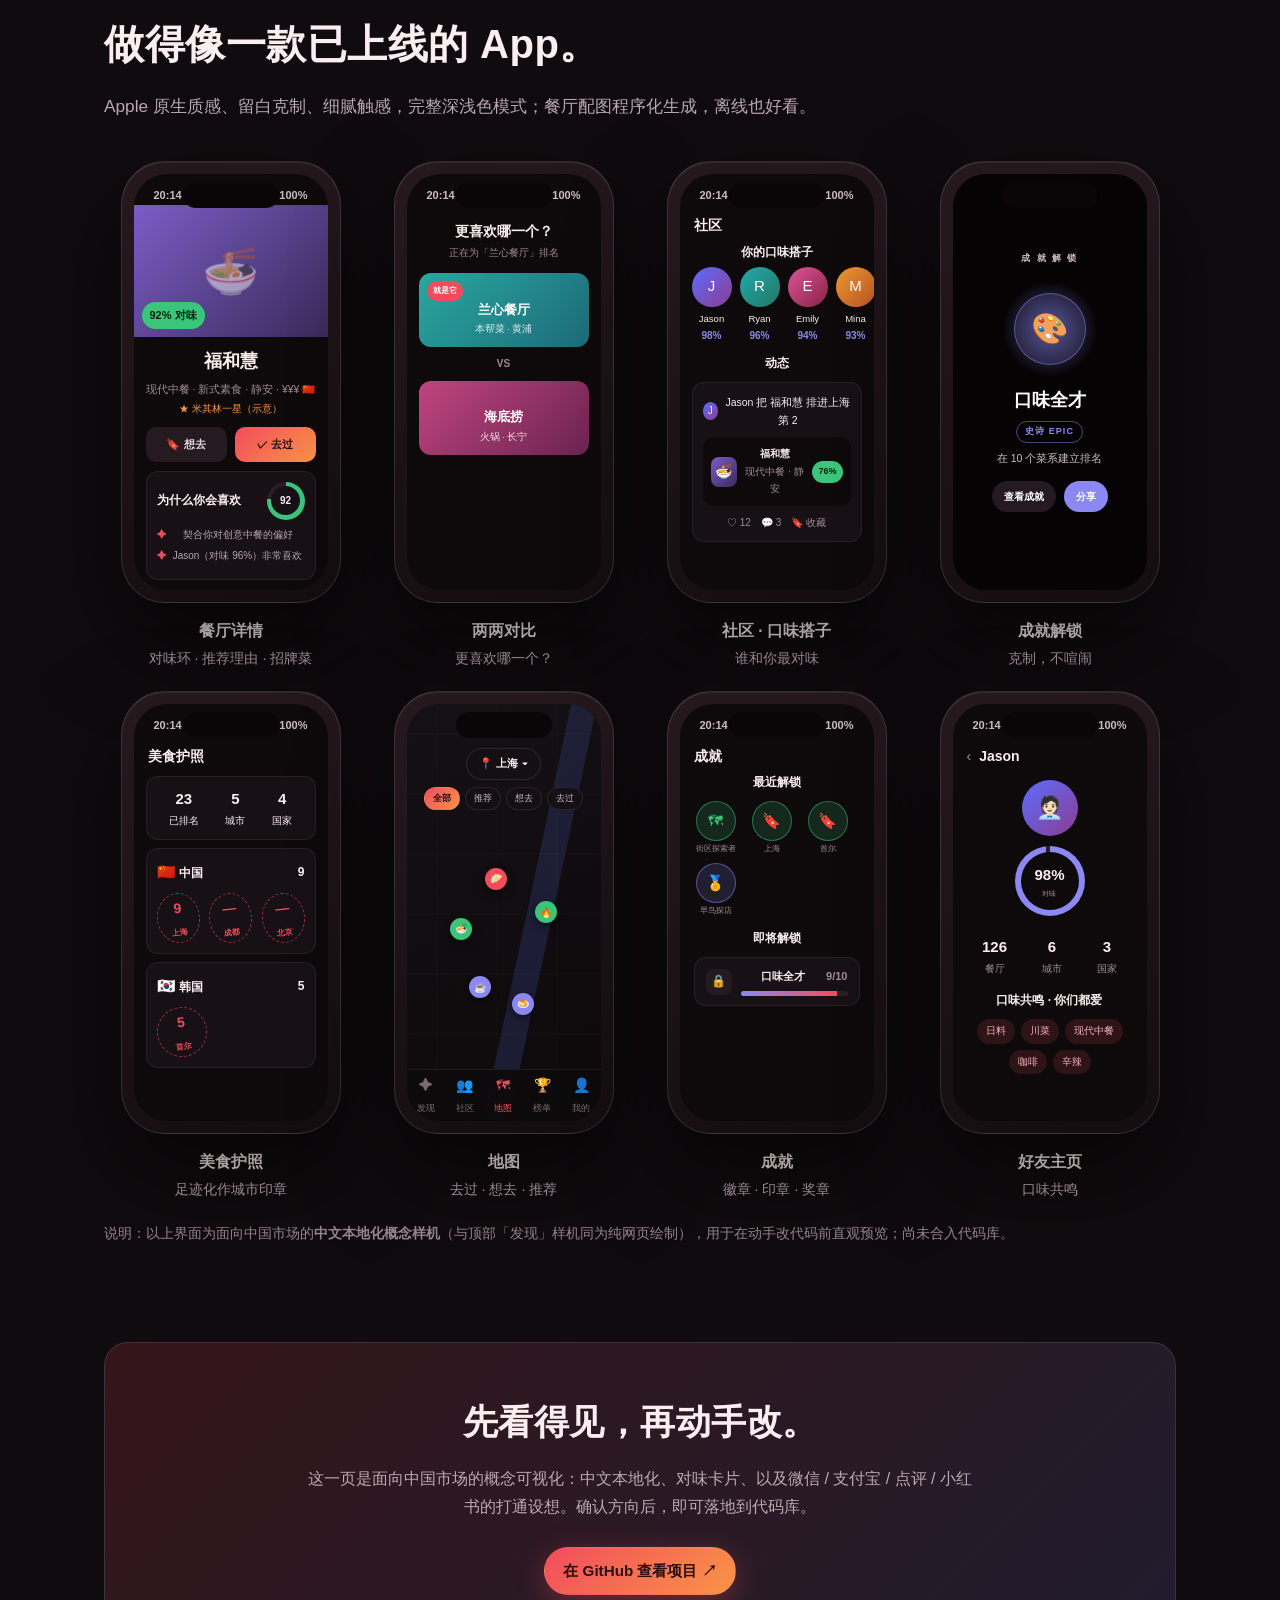
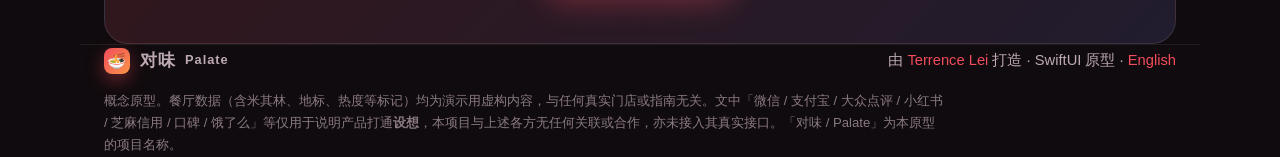
==== commit 4cd02a43: "Localize zh gallery: replace English screenshots with Chinese screen mockups Rebuilt all 8 gallery s" ====
--- a/docs/zh/index.html
+++ b/docs/zh/index.html
@@ -112,6 +112,100 @@
   .screen .tabbar .t.on{color:var(--coral)}
   .screen .tabbar .t b{font-size:14px;font-weight:400}
 
+  /* ── additional localized screen mockups (gallery) ─ */
+  .screen .nav2{display:flex;align-items:center;gap:8px;padding:8px 14px 2px;font-weight:800;font-size:14px}
+  .screen .nav2 .back{color:#a08c93;font-weight:400}
+  /* detail */
+  .s-hero{height:132px;position:relative;display:grid;place-items:center;background:linear-gradient(135deg,#7a5cc4,#3a2a5a)}
+  .s-hero::after{content:"🍜";font-size:46px;opacity:.5}
+  .s-hero .match{top:auto;bottom:8px;left:8px}
+  .s-title{font-size:18px;font-weight:800;margin:9px 12px 2px}
+  .s-meta{color:#a08c93;font-size:10.5px;margin:0 12px}
+  .s-mich{color:var(--saffron);font-size:9.5px;margin:3px 12px 0}
+  .s-btns{display:flex;gap:8px;margin:9px 12px}
+  .s-btn{flex:1;text-align:center;font-size:11px;font-weight:700;padding:8px;border-radius:10px}
+  .s-btn.g{background:#241a1f;color:#e7d7dc}
+  .s-btn.p{background:linear-gradient(135deg,var(--coral),var(--saffron));color:#2a0d10}
+  .why2{margin:9px 12px;background:#171015;border:1px solid rgba(255,255,255,.07);border-radius:12px;padding:10px}
+  .why2 .h{display:flex;justify-content:space-between;align-items:center;font-weight:800;font-size:12px;margin-bottom:6px}
+  .ring{width:38px;height:38px;border-radius:50%;display:grid;place-items:center;
+    background:conic-gradient(var(--green) 77%,#2a1f24 0)}
+  .ring i{width:29px;height:29px;border-radius:50%;background:#171015;display:grid;place-items:center;font-size:10px;font-weight:800;font-style:normal}
+  .why2 .r{color:#b7a6ad;font-size:10px;margin:4px 0;padding-left:14px;position:relative}
+  .why2 .r::before{content:"✦";position:absolute;left:0;color:var(--coral)}
+  /* ranking VS */
+  .vs{padding:14px 12px}
+  .vs .q2{text-align:center;font-weight:800;font-size:14px}
+  .vs .sub2{text-align:center;color:#a08c93;font-size:10px;margin-bottom:12px}
+  .vscard{height:74px;border-radius:12px;position:relative;display:flex;flex-direction:column;justify-content:flex-end;
+    padding:9px;margin:8px 0;color:#fff;background:linear-gradient(135deg,#2aa7a0,#1c6b78)}
+  .vscard.b{background:linear-gradient(135deg,#c0447e,#6a2450)}
+  .vscard .nm{font-weight:800;font-size:13px} .vscard .sm{font-size:9.5px;opacity:.85}
+  .vscard .tag{position:absolute;top:8px;left:8px;background:var(--coral);color:#fff;font-size:8px;font-weight:800;padding:3px 6px;border-radius:99px}
+  .vsx{text-align:center;color:#a08c93;font-size:10px;font-weight:800}
+  /* social twins */
+  .twins{display:flex;gap:8px;padding:4px 12px 0}
+  .twin{text-align:center;font-size:9.5px;flex:1}
+  .twin .a{width:40px;height:40px;border-radius:50%;margin:0 auto 4px;display:grid;place-items:center;font-size:15px;color:#fff}
+  .twin .m{color:var(--indigo);font-weight:800;font-size:10px}
+  .feed{margin:8px 12px;background:#171015;border:1px solid rgba(255,255,255,.07);border-radius:12px;padding:10px}
+  .feed .fr2{display:flex;gap:7px;align-items:center;font-size:10.5px}
+  .feed .emb{margin-top:8px;background:#0e0a0c;border-radius:10px;padding:8px;display:flex;gap:8px;align-items:center;font-size:10px}
+  .feed .emb .t{width:30px;height:30px;border-radius:8px;background:linear-gradient(135deg,#7a5cc4,#3a2a5a);display:grid;place-items:center;font-size:14px}
+  /* unlock */
+  .screen.dark{background:#0a0608}
+  .ov{position:absolute;inset:0;background:rgba(0,0,0,.42);display:flex;flex-direction:column;align-items:center;justify-content:center;text-align:center;padding:0 20px}
+  .ov .k{font-size:9px;letter-spacing:.2em;color:#cdbcc2;font-weight:800}
+  .medal{width:96px;height:96px;border-radius:50%;margin:14px auto 8px;display:grid;place-items:center;
+    background:radial-gradient(circle,rgba(139,136,242,.55),transparent 70%)}
+  .medal span{width:72px;height:72px;border-radius:50%;background:rgba(139,136,242,.16);border:1px solid rgba(139,136,242,.5);display:grid;place-items:center;font-size:30px}
+  .ov .t2{font-size:18px;font-weight:800;color:#fff}
+  .ov .rar{font-size:9px;font-weight:800;color:var(--indigo);letter-spacing:.12em;margin-top:5px;border:1px solid rgba(139,136,242,.5);border-radius:99px;padding:2px 8px}
+  .ov .d2{color:#cdbcc2;font-size:10.5px;margin-top:8px;line-height:1.5}
+  .ov .btns{display:flex;gap:8px;margin-top:14px}
+  .ov .btns b{font-size:10px;padding:7px 12px;border-radius:99px;font-weight:700}
+  /* passport */
+  .pp{padding:6px 12px}
+  .psum{display:flex;justify-content:space-around;background:#171015;border:1px solid rgba(255,255,255,.07);border-radius:12px;padding:9px;font-size:10px;margin-bottom:8px}
+  .psum b{display:block;font-size:15px;text-align:center}
+  .pcty{background:#171015;border:1px solid rgba(255,255,255,.07);border-radius:12px;padding:10px;margin-bottom:8px}
+  .pcty .row{display:flex;justify-content:space-between;align-items:center;font-weight:800;font-size:12px;margin-bottom:8px}
+  .pcty .flag{font-size:15px}
+  .pstamps{display:flex;gap:10px}
+  .pstamp{width:50px;height:50px;border-radius:50%;border:1.5px dashed rgba(242,76,92,.6);color:var(--coral);
+    display:grid;place-items:center;font-weight:800;font-size:8px;text-align:center;transform:rotate(-6deg)}
+  .pstamp b{font-size:14px;display:block}
+  /* achievements */
+  .agrid{display:flex;flex-wrap:wrap;gap:9px 12px;padding:6px 14px}
+  .abadge{width:44px;text-align:center;font-size:8px;color:#a08c93;line-height:1.25}
+  .abadge .c{width:40px;height:40px;border-radius:50%;margin:0 auto 3px;display:grid;place-items:center;font-size:15px;
+    background:#241a1f;color:#7c6c72}
+  .abadge.on .c{background:rgba(58,197,122,.16);color:var(--green);border:1px solid rgba(58,197,122,.5)}
+  .abadge.rare .c{background:rgba(139,136,242,.16);color:var(--indigo);border:1px solid rgba(139,136,242,.5)}
+  /* friend */
+  .fhead{text-align:center;padding:10px 12px 4px}
+  .fav{width:56px;height:56px;border-radius:50%;margin:0 auto;display:grid;place-items:center;font-size:22px;color:#fff}
+  .fring{width:70px;height:70px;border-radius:50%;margin:10px auto 6px;display:grid;place-items:center;
+    background:conic-gradient(var(--indigo) 98%,#2a1f24 0)}
+  .fring i{width:58px;height:58px;border-radius:50%;background:#0e0a0c;display:flex;flex-direction:column;align-items:center;justify-content:center;font-style:normal}
+  .fring i b{font-size:15px;font-weight:800} .fring i s{font-size:7px;text-decoration:none;color:#a08c93;letter-spacing:.1em}
+  .fstats{display:flex;justify-content:space-around;font-size:10px;color:#a08c93;margin:8px 12px}
+  .fstats b{display:block;font-size:15px;text-align:center;color:#fbeef0}
+  .fchips{display:flex;flex-wrap:wrap;gap:6px;justify-content:center;padding:4px 14px}
+  .fchip{background:var(--coral-soft);color:#f7b3bb;border-radius:99px;padding:4px 9px;font-size:9.5px}
+  /* map */
+  .mapbg{position:absolute;inset:0;background:
+    linear-gradient(90deg,transparent 49%,rgba(255,255,255,.05) 50%,transparent 51%) 0 0/60px 60px,
+    linear-gradient(0deg,transparent 49%,rgba(255,255,255,.05) 50%,transparent 51%) 0 0/60px 60px,
+    linear-gradient(160deg,#141013,#0e0a0c)}
+  .mapbg .river{position:absolute;top:0;bottom:0;left:62%;width:26px;background:rgba(96,120,255,.16);transform:skewX(-12deg)}
+  .pin{position:absolute;width:22px;height:22px;border-radius:50%;display:grid;place-items:center;font-size:10px;color:#fff;transform:translate(-50%,-50%);box-shadow:0 3px 8px rgba(0,0,0,.5)}
+  .mapctrl{position:absolute;top:44px;left:0;right:0;display:flex;flex-direction:column;align-items:center;gap:7px}
+  .mappill{background:rgba(20,16,19,.9);border:1px solid rgba(255,255,255,.1);border-radius:99px;padding:5px 12px;font-size:11px;font-weight:700}
+  .mapchips{display:flex;gap:5px}
+  .mapchips span{background:rgba(20,16,19,.9);border:1px solid rgba(255,255,255,.08);border-radius:99px;padding:3px 8px;font-size:9px;color:#cdbcc2}
+  .mapchips span.on{background:linear-gradient(135deg,var(--coral),var(--saffron));color:#2a0d10;border-color:transparent;font-weight:700}
+
   .stats{margin:60px 0 0}
   .stats-grid{display:grid;grid-template-columns:repeat(auto-fit,minmax(200px,1fr));gap:14px}
   .stat{background:var(--panel);border:1px solid var(--panel-edge);border-radius:var(--radius);padding:20px 22px}
@@ -258,7 +352,7 @@
             <div class="mini2">
               <div class="lock">🔒</div>
               <div style="flex:1">
-                <div style="font-weight:700;font-size:12px">即将解锁 · 川菜专家 <span style="float:right;color:#a08c93">9/10</span></div>
+                <div style="font-weight:700;font-size:12px">即将解锁 · 口味全才 <span style="float:right;color:#a08c93">9/10</span></div>
                 <div class="bar"><i></i></div>
               </div>
             </div>
@@ -448,16 +542,128 @@
       <p>Apple 原生质感、留白克制、细腻触感，完整深浅色模式；餐厅配图程序化生成，离线也好看。</p>
     </div>
     <div class="gallery">
-      <div class="shot"><div class="device"><img src="../assets/screens/detail.png" alt="餐厅详情"></div><p><b>餐厅详情</b>对味环 · 推荐理由 · 招牌菜</p></div>
-      <div class="shot"><div class="device"><img src="../assets/screens/ranking.png" alt="两两对比排名"></div><p><b>两两对比</b>更喜欢哪一个？</p></div>
-      <div class="shot"><div class="device"><img src="../assets/screens/social.png" alt="社区与口味搭子"></div><p><b>社区 · 口味搭子</b>谁和你最对味</p></div>
-      <div class="shot"><div class="device"><img src="../assets/screens/unlock.png" alt="成就解锁"></div><p><b>成就解锁</b>克制，不喧闹</p></div>
-      <div class="shot"><div class="device"><img src="../assets/screens/passport.png" alt="美食护照"></div><p><b>美食护照</b>足迹化作城市印章</p></div>
-      <div class="shot"><div class="device"><img src="../assets/screens/map.png" alt="地图"></div><p><b>地图</b>去过 · 想去 · 推荐</p></div>
-      <div class="shot"><div class="device"><img src="../assets/screens/achievements.png" alt="成就"></div><p><b>成就</b>徽章 · 印章 · 奖章</p></div>
-      <div class="shot"><div class="device"><img src="../assets/screens/friend.png" alt="好友主页"></div><p><b>好友主页</b>口味共鸣</p></div>
-    </div>
-    <p class="note">说明：上方为现有<strong>英文版本</strong>的真实截图；顶部「发现」样机与「对味卡片」展示的是本页的<strong>中文本地化与生态打通概念设想</strong>，尚未合入代码库。</p>
+
+      <!-- 餐厅详情 -->
+      <div class="shot"><div class="device"><div class="screen">
+        <div class="sb"><span>20:14</span><span>5G &nbsp; 100%</span></div>
+        <div class="s-hero"><div class="match">92% 对味</div></div>
+        <div class="s-title">福和慧</div>
+        <div class="s-meta">现代中餐 · 新式素食 · 静安 · ¥¥¥ 🇨🇳</div>
+        <div class="s-mich">★ 米其林一星（示意）</div>
+        <div class="s-btns"><div class="s-btn g">🔖 想去</div><div class="s-btn p">✓ 去过</div></div>
+        <div class="why2"><div class="h">为什么你会喜欢 <span class="ring"><i>92</i></span></div>
+          <div class="r">契合你对创意中餐的偏好</div>
+          <div class="r">Jason（对味 96%）非常喜欢</div>
+        </div>
+      </div></div><p><b>餐厅详情</b>对味环 · 推荐理由 · 招牌菜</p></div>
+
+      <!-- 两两对比 -->
+      <div class="shot"><div class="device"><div class="screen">
+        <div class="sb"><span>20:14</span><span>5G &nbsp; 100%</span></div>
+        <div class="vs">
+          <div class="q2">更喜欢哪一个？</div>
+          <div class="sub2">正在为「兰心餐厅」排名</div>
+          <div class="vscard"><div class="tag">就是它</div><div class="nm">兰心餐厅</div><div class="sm">本帮菜 · 黄浦</div></div>
+          <div class="vsx">VS</div>
+          <div class="vscard b"><div class="nm">海底捞</div><div class="sm">火锅 · 长宁</div></div>
+        </div>
+      </div></div><p><b>两两对比</b>更喜欢哪一个？</p></div>
+
+      <!-- 社区 · 口味搭子 -->
+      <div class="shot"><div class="device"><div class="screen">
+        <div class="sb"><span>20:14</span><span>5G &nbsp; 100%</span></div>
+        <div class="nav2">社区</div>
+        <div style="font-weight:800;font-size:12px;padding:2px 12px 0">你的口味搭子</div>
+        <div class="twins">
+          <div class="twin"><div class="a" style="background:linear-gradient(135deg,#5b6cff,#8b3d8f)">J</div>Jason<div class="m">98%</div></div>
+          <div class="twin"><div class="a" style="background:linear-gradient(135deg,#2aa,#276)">R</div>Ryan<div class="m">96%</div></div>
+          <div class="twin"><div class="a" style="background:linear-gradient(135deg,#d59,#824)">E</div>Emily<div class="m">94%</div></div>
+          <div class="twin"><div class="a" style="background:linear-gradient(135deg,#e93,#b52)">M</div>Mina<div class="m">93%</div></div>
+        </div>
+        <div style="font-weight:800;font-size:12px;padding:8px 12px 0">动态</div>
+        <div class="feed">
+          <div class="fr2"><span class="av">J</span><span>Jason 把 福和慧 排进上海第 2</span></div>
+          <div class="emb"><div class="t">🍜</div><div><div style="font-weight:700">福和慧</div><div style="color:#a08c93">现代中餐 · 静安</div></div>
+            <div style="margin-left:auto;background:var(--green);color:#04240f;font-weight:800;padding:3px 6px;border-radius:99px;font-size:9px">76%</div></div>
+          <div style="color:#a08c93;margin-top:8px;font-size:10px">♡ 12　💬 3　🔖 收藏</div>
+        </div>
+      </div></div><p><b>社区 · 口味搭子</b>谁和你最对味</p></div>
+
+      <!-- 成就解锁 -->
+      <div class="shot"><div class="device"><div class="screen dark">
+        <div class="ov">
+          <div class="k">成 就 解 锁</div>
+          <div class="medal"><span>🎨</span></div>
+          <div class="t2">口味全才</div>
+          <div class="rar">史诗 EPIC</div>
+          <div class="d2">在 10 个菜系建立排名</div>
+          <div class="btns"><b style="background:#241a1f;color:#fff">查看成就</b><b style="background:var(--indigo);color:#fff">分享</b></div>
+        </div>
+      </div></div><p><b>成就解锁</b>克制，不喧闹</p></div>
+
+      <!-- 美食护照 -->
+      <div class="shot"><div class="device"><div class="screen">
+        <div class="sb"><span>20:14</span><span>5G &nbsp; 100%</span></div>
+        <div class="nav2">美食护照</div>
+        <div class="pp">
+          <div class="psum"><div><b>23</b>已排名</div><div><b>5</b>城市</div><div><b>4</b>国家</div></div>
+          <div class="pcty"><div class="row"><span><span class="flag">🇨🇳</span> 中国</span><span>9</span></div>
+            <div class="pstamps"><div class="pstamp"><b>9</b>上海</div><div class="pstamp"><b>—</b>成都</div><div class="pstamp"><b>—</b>北京</div></div></div>
+          <div class="pcty"><div class="row"><span><span class="flag">🇰🇷</span> 韩国</span><span>5</span></div>
+            <div class="pstamps"><div class="pstamp"><b>5</b>首尔</div></div></div>
+        </div>
+      </div></div><p><b>美食护照</b>足迹化作城市印章</p></div>
+
+      <!-- 地图 -->
+      <div class="shot"><div class="device"><div class="screen">
+        <div class="mapbg"><div class="river"></div>
+          <div class="pin" style="left:28%;top:54%;background:#3ac57a">🍜</div>
+          <div class="pin" style="left:46%;top:42%;background:#f24c5c">🥟</div>
+          <div class="pin" style="left:38%;top:68%;background:#8b88f2">☕</div>
+          <div class="pin" style="left:72%;top:50%;background:#3ac57a">🔥</div>
+          <div class="pin" style="left:60%;top:72%;background:#8b88f2">🍮</div>
+        </div>
+        <div class="sb"><span>20:14</span><span>5G &nbsp; 100%</span></div>
+        <div class="mapctrl">
+          <div class="mappill">📍 上海 ▾</div>
+          <div class="mapchips"><span class="on">全部</span><span>推荐</span><span>想去</span><span>去过</span></div>
+        </div>
+        <div class="tabbar"><div class="t"><b>✦</b>发现</div><div class="t"><b>👥</b>社区</div><div class="t on"><b>🗺</b>地图</div><div class="t"><b>🏆</b>榜单</div><div class="t"><b>👤</b>我的</div></div>
+      </div></div><p><b>地图</b>去过 · 想去 · 推荐</p></div>
+
+      <!-- 成就 -->
+      <div class="shot"><div class="device"><div class="screen">
+        <div class="sb"><span>20:14</span><span>5G &nbsp; 100%</span></div>
+        <div class="nav2">成就</div>
+        <div style="font-weight:800;font-size:12px;padding:2px 14px">最近解锁</div>
+        <div class="agrid">
+          <div class="abadge on"><div class="c">🗺</div>街区探索者</div>
+          <div class="abadge on"><div class="c">🔖</div>上海</div>
+          <div class="abadge on"><div class="c">🔖</div>首尔</div>
+          <div class="abadge rare"><div class="c">🏅</div>早鸟探店</div>
+        </div>
+        <div style="font-weight:800;font-size:12px;padding:6px 14px 0">即将解锁</div>
+        <div class="mini2" style="margin:8px 14px">
+          <div class="lock">🔒</div>
+          <div style="flex:1"><div style="font-weight:700;font-size:11px">口味全才 <span style="float:right;color:#a08c93">9/10</span></div><div class="bar"><i></i></div></div>
+        </div>
+      </div></div><p><b>成就</b>徽章 · 印章 · 奖章</p></div>
+
+      <!-- 好友主页 -->
+      <div class="shot"><div class="device"><div class="screen">
+        <div class="sb"><span>20:14</span><span>5G &nbsp; 100%</span></div>
+        <div class="nav2"><span class="back">‹</span> Jason</div>
+        <div class="fhead">
+          <div class="fav" style="background:linear-gradient(135deg,#5b6cff,#8b3d8f)">🧑🏻‍💼</div>
+          <div class="fring"><i><b>98%</b><s>对味</s></i></div>
+        </div>
+        <div class="fstats"><div><b>126</b>餐厅</div><div><b>6</b>城市</div><div><b>3</b>国家</div></div>
+        <div style="font-weight:800;font-size:12px;padding:4px 14px">口味共鸣 · 你们都爱</div>
+        <div class="fchips"><span class="fchip">日料</span><span class="fchip">川菜</span><span class="fchip">现代中餐</span><span class="fchip">咖啡</span><span class="fchip">辛辣</span></div>
+      </div></div><p><b>好友主页</b>口味共鸣</p></div>
+
+    </div>
+    <p class="note">说明：以上界面为面向中国市场的<strong>中文本地化概念样机</strong>（与顶部「发现」样机同为纯网页绘制），用于在动手改代码前直观预览；尚未合入代码库。</p>
   </section>
 
   <div class="band">
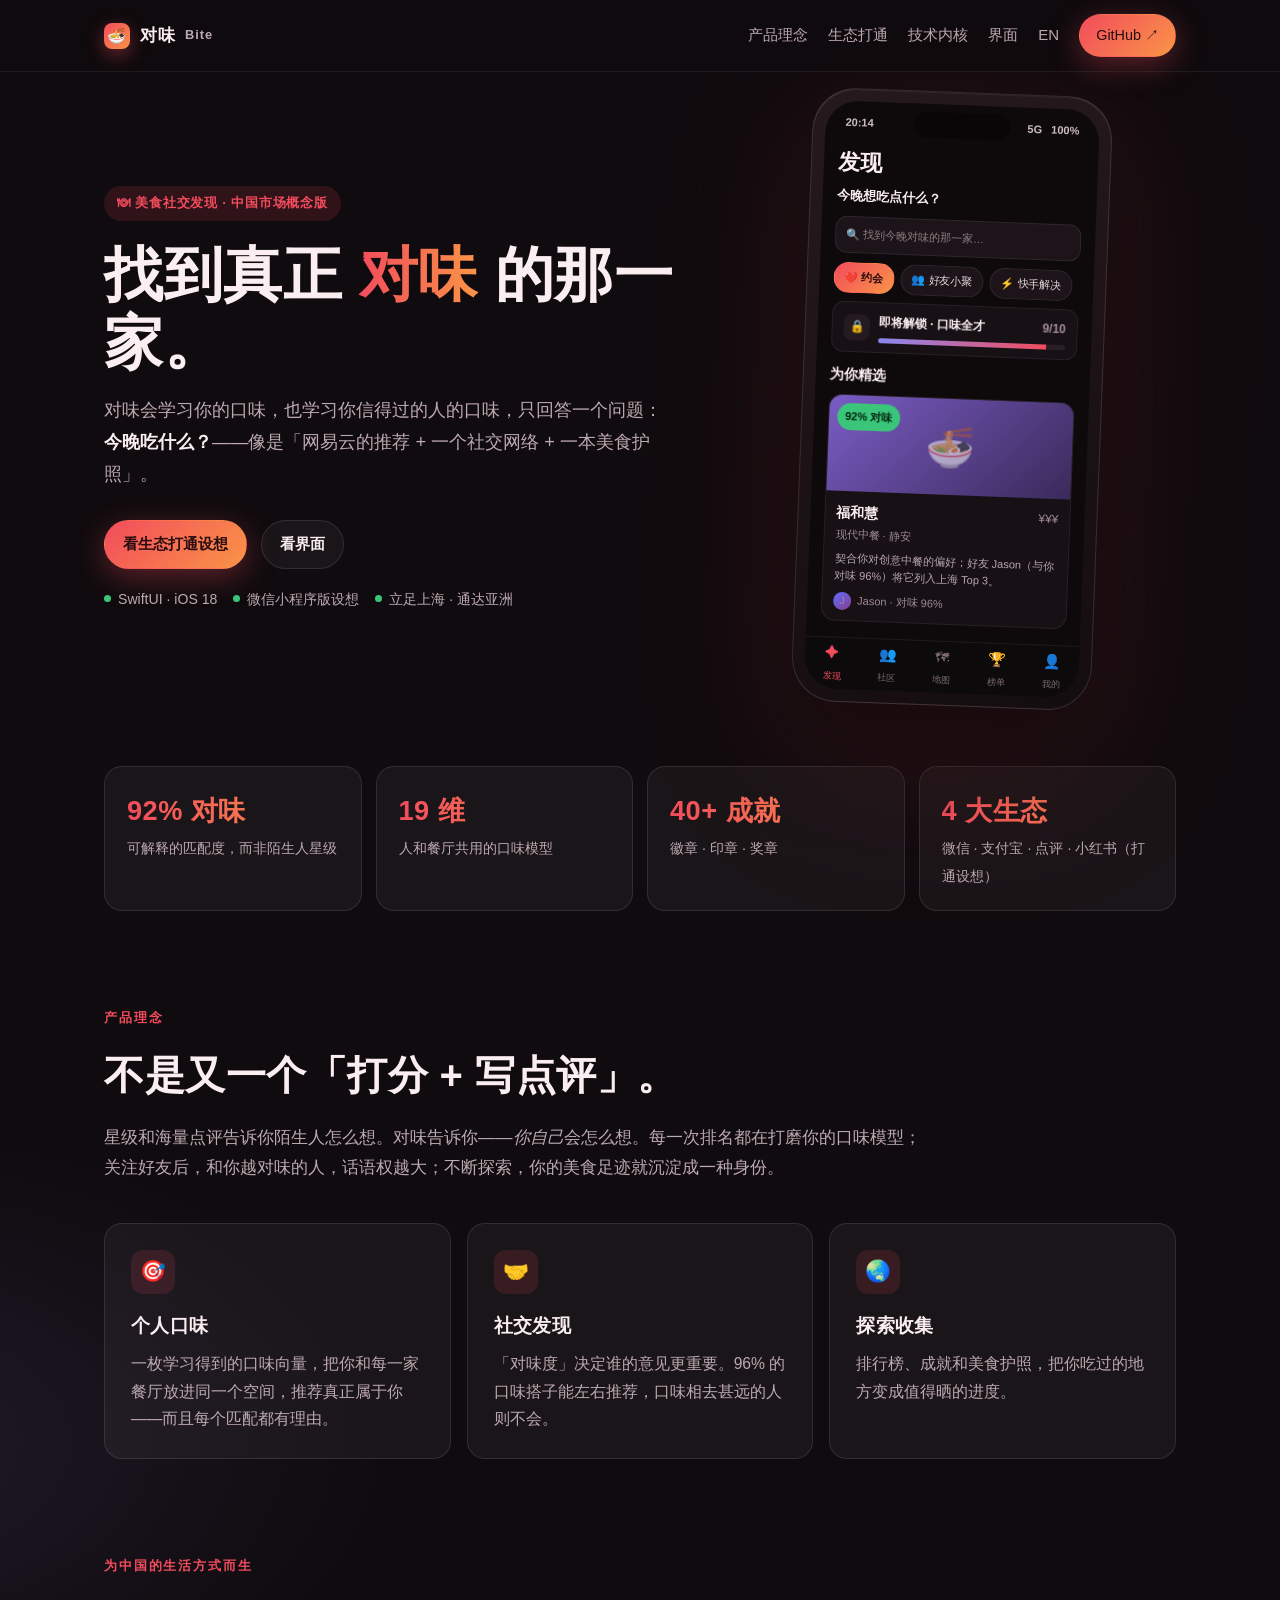
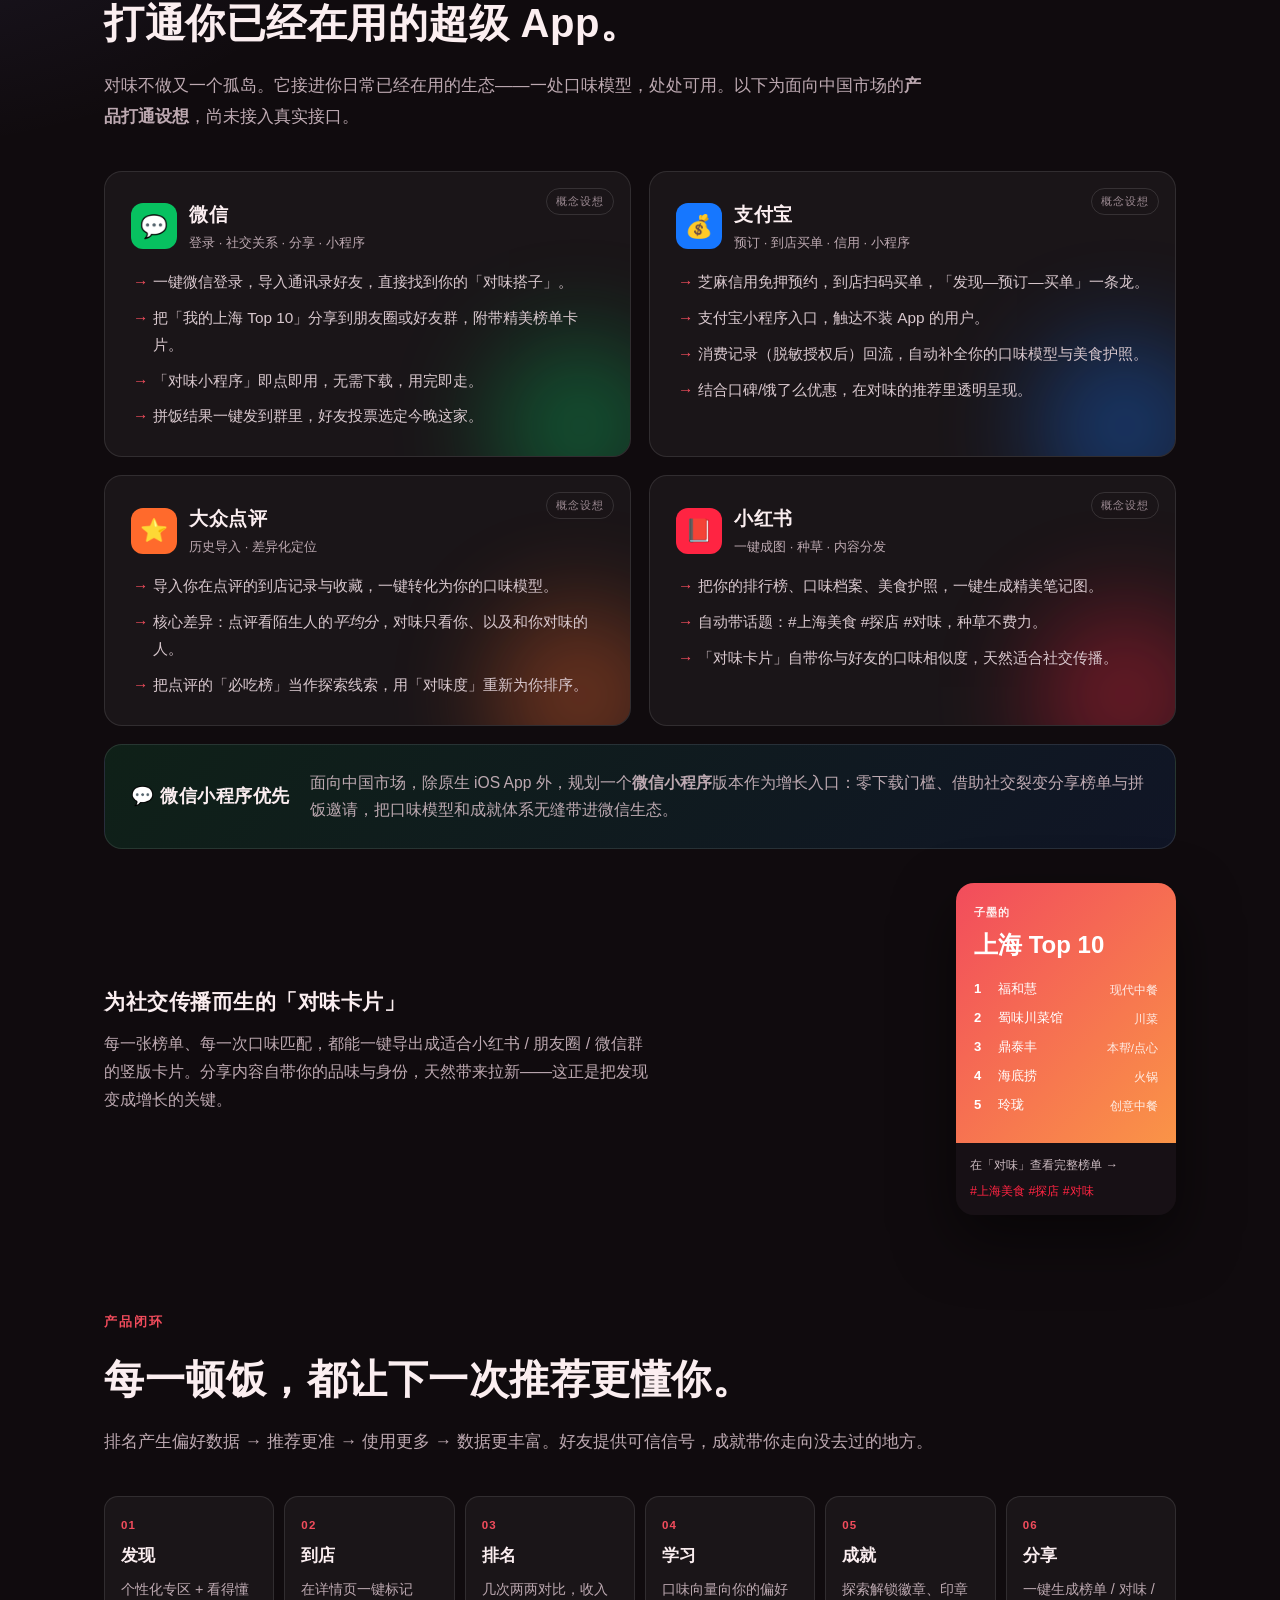
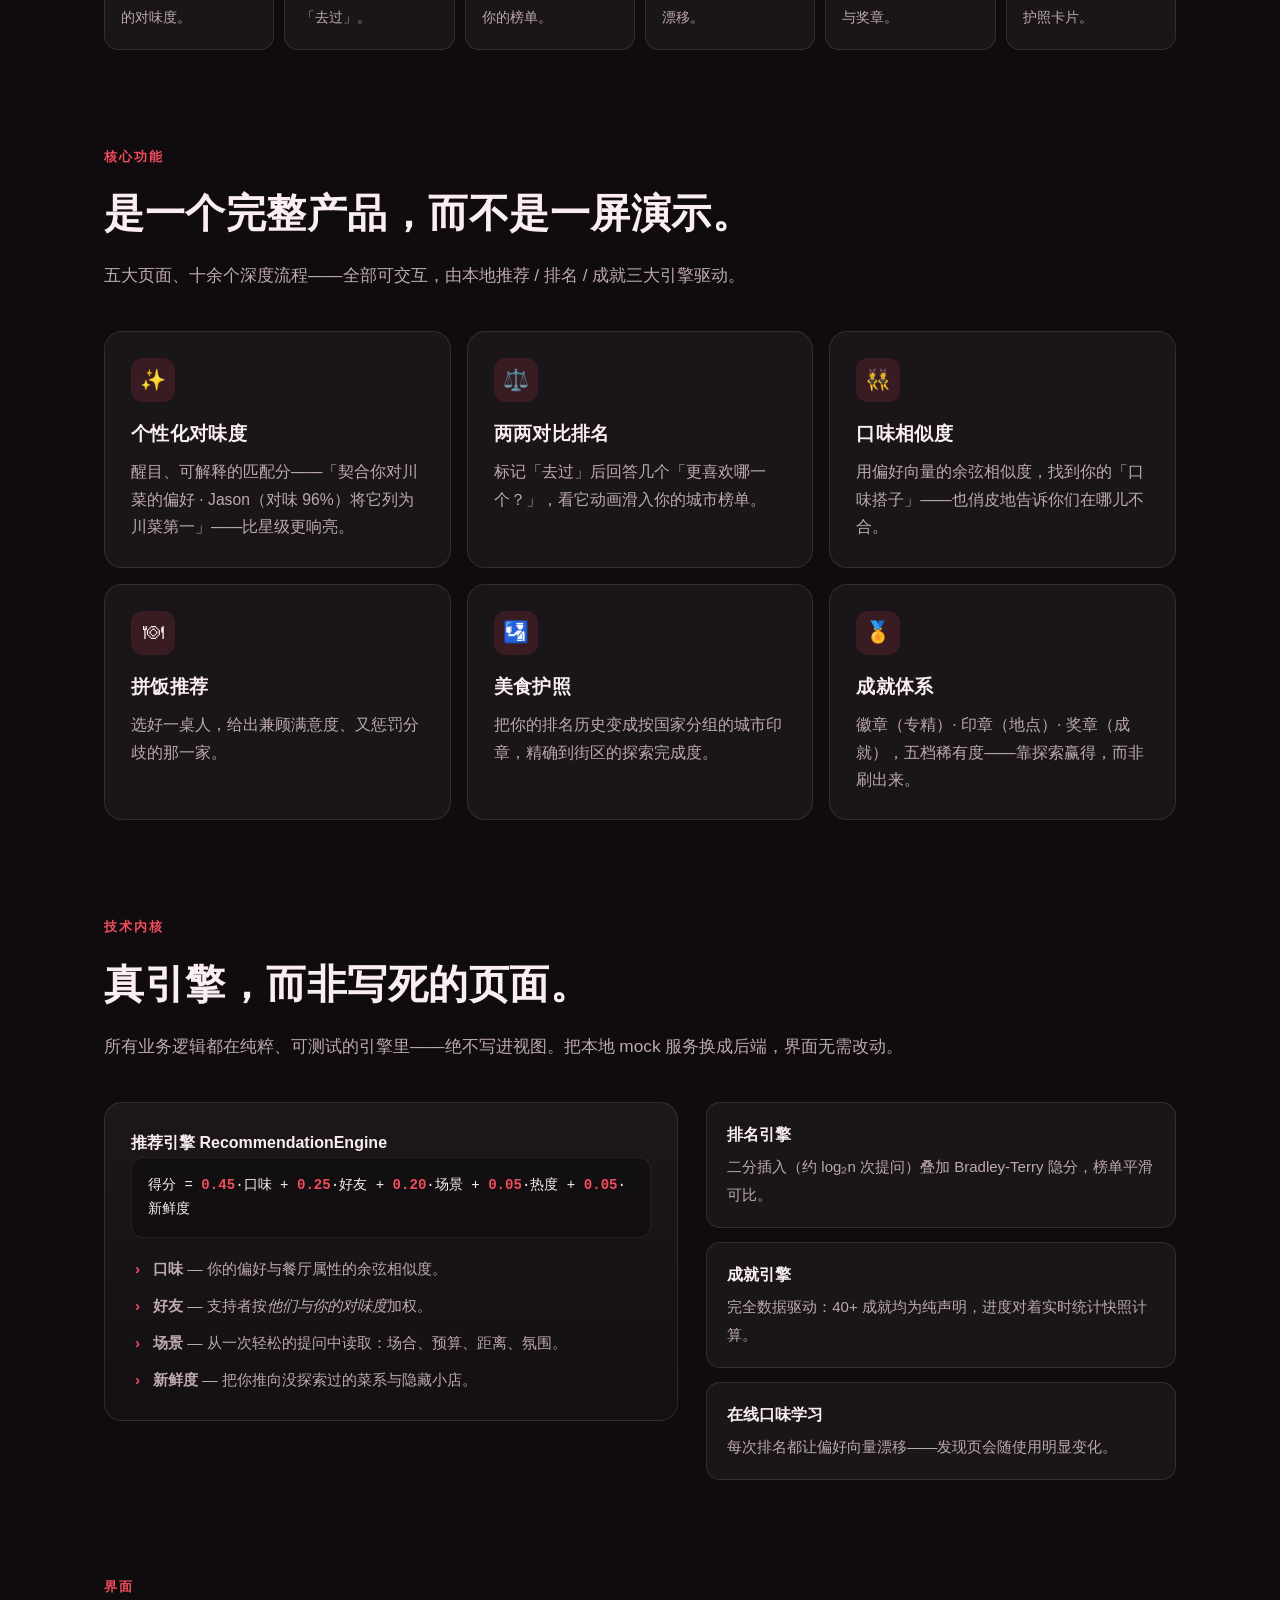
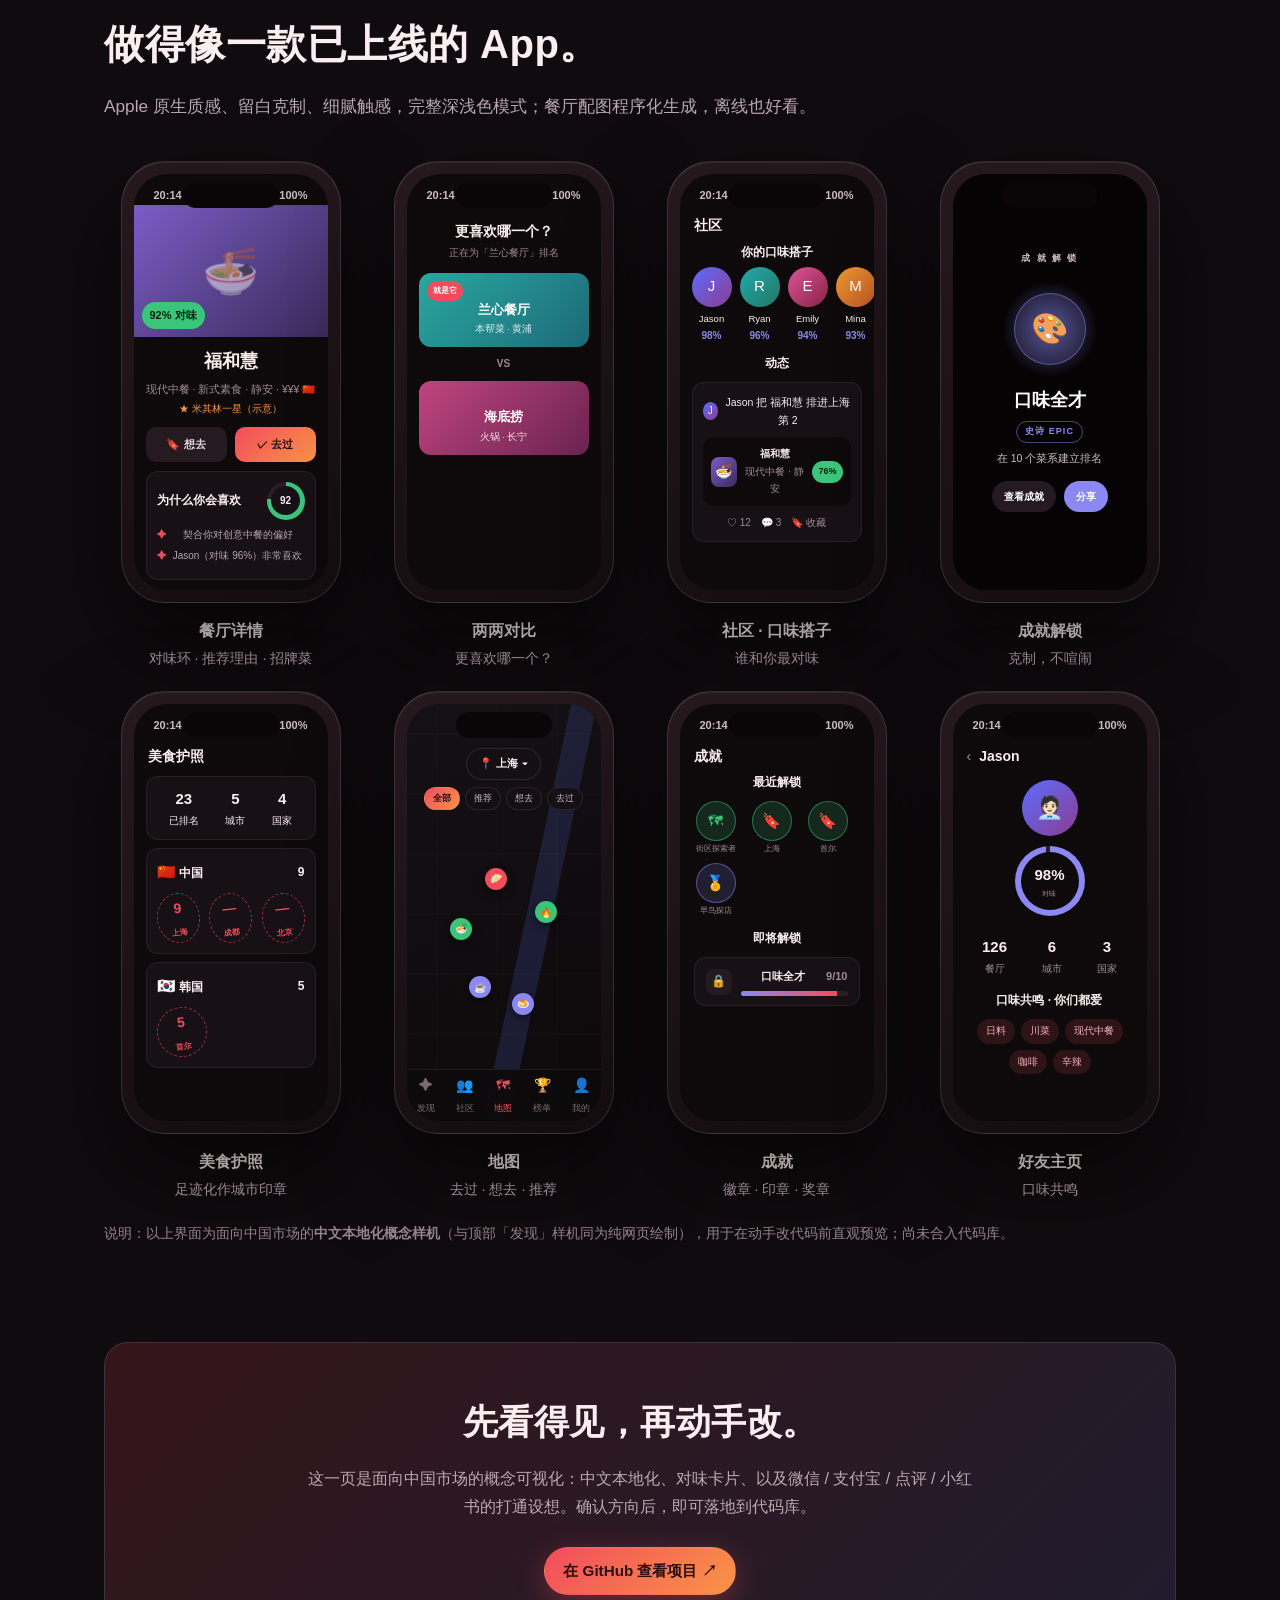
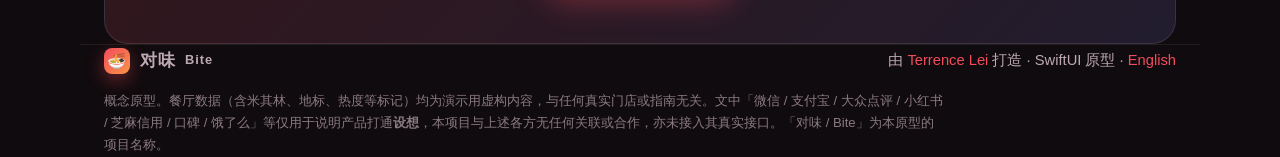
==== commit 22cc1e1d: "Rename Palate → Bite; add app icon - Renamed project, target, scheme, source folder, and app struct " ====
--- a/docs/zh/index.html
+++ b/docs/zh/index.html
@@ -3,12 +3,12 @@
 <head>
 <meta charset="utf-8">
 <meta name="viewport" content="width=device-width, initial-scale=1">
-<title>对味 Palate — 找到真正对味的餐厅</title>
+<title>对味 Bite — 找到真正对味的餐厅</title>
 <meta name="description" content="对味是一款会学习你口味的美食社交发现应用：可解释的「对味度」匹配、两两对比排名、口味相似度、拼饭推荐、成就与美食护照。概念版展示与微信、支付宝、大众点评、小红书的打通设想。">
-<meta property="og:title" content="对味 Palate — 找到真正对味的餐厅">
+<meta property="og:title" content="对味 Bite — 找到真正对味的餐厅">
 <meta property="og:description" content="会学习你口味的美食社交发现应用。可解释的对味度、两两排名、口味相似度、美食护照，并打通微信 / 支付宝 / 点评 / 小红书。">
 <meta property="og:type" content="website">
-<meta property="og:image" content="https://terrencelei.github.io/Palate/assets/screens/discover.png">
+<meta property="og:image" content="https://terrencelei.github.io/Bite/assets/screens/discover.png">
 <link rel="icon" href="data:image/svg+xml,<svg xmlns='http://www.w3.org/2000/svg' viewBox='0 0 100 100'><text y='.9em' font-size='90'>🍜</text></svg>">
 <style>
   :root{
@@ -310,14 +310,14 @@
 
 <nav>
   <div class="nav-inner">
-    <div class="logo"><span class="mark">🍜</span> 对味 <small>Palate</small></div>
+    <div class="logo"><span class="mark">🍜</span> 对味 <small>Bite</small></div>
     <div class="nav-links">
       <a href="#idea" class="hide-sm">产品理念</a>
       <a href="#superapps" class="hide-sm">生态打通</a>
       <a href="#engine" class="hide-sm">技术内核</a>
       <a href="#screens" class="hide-sm">界面</a>
       <a href="../">EN</a>
-      <a class="btn primary" href="https://github.com/terrencelei/Palate">GitHub ↗</a>
+      <a class="btn primary" href="https://github.com/terrencelei/Bite">GitHub ↗</a>
     </div>
   </div>
 </nav>
@@ -669,16 +669,16 @@
   <div class="band">
     <h2>先看得见，再动手改。</h2>
     <p>这一页是面向中国市场的概念可视化：中文本地化、对味卡片、以及微信 / 支付宝 / 点评 / 小红书的打通设想。确认方向后，即可落地到代码库。</p>
-    <a class="btn primary" href="https://github.com/terrencelei/Palate">在 GitHub 查看项目 ↗</a>
+    <a class="btn primary" href="https://github.com/terrencelei/Bite">在 GitHub 查看项目 ↗</a>
   </div>
 </main>
 
 <footer class="wrap">
   <div class="foot-inner">
-    <div class="logo"><span class="mark">🍜</span> 对味 <small>Palate</small></div>
+    <div class="logo"><span class="mark">🍜</span> 对味 <small>Bite</small></div>
     <div>由 <a href="https://github.com/terrencelei" style="color:var(--coral)">Terrence Lei</a> 打造 · SwiftUI 原型 · <a href="../" style="color:var(--coral)">English</a></div>
   </div>
-  <p class="disclaimer">概念原型。餐厅数据（含米其林、地标、热度等标记）均为演示用虚构内容，与任何真实门店或指南无关。文中「微信 / 支付宝 / 大众点评 / 小红书 / 芝麻信用 / 口碑 / 饿了么」等仅用于说明产品打通<strong>设想</strong>，本项目与上述各方无任何关联或合作，亦未接入其真实接口。「对味 / Palate」为本原型的项目名称。</p>
+  <p class="disclaimer">概念原型。餐厅数据（含米其林、地标、热度等标记）均为演示用虚构内容，与任何真实门店或指南无关。文中「微信 / 支付宝 / 大众点评 / 小红书 / 芝麻信用 / 口碑 / 饿了么」等仅用于说明产品打通<strong>设想</strong>，本项目与上述各方无任何关联或合作，亦未接入其真实接口。「对味 / Bite」为本原型的项目名称。</p>
 </footer>
 
 </body>
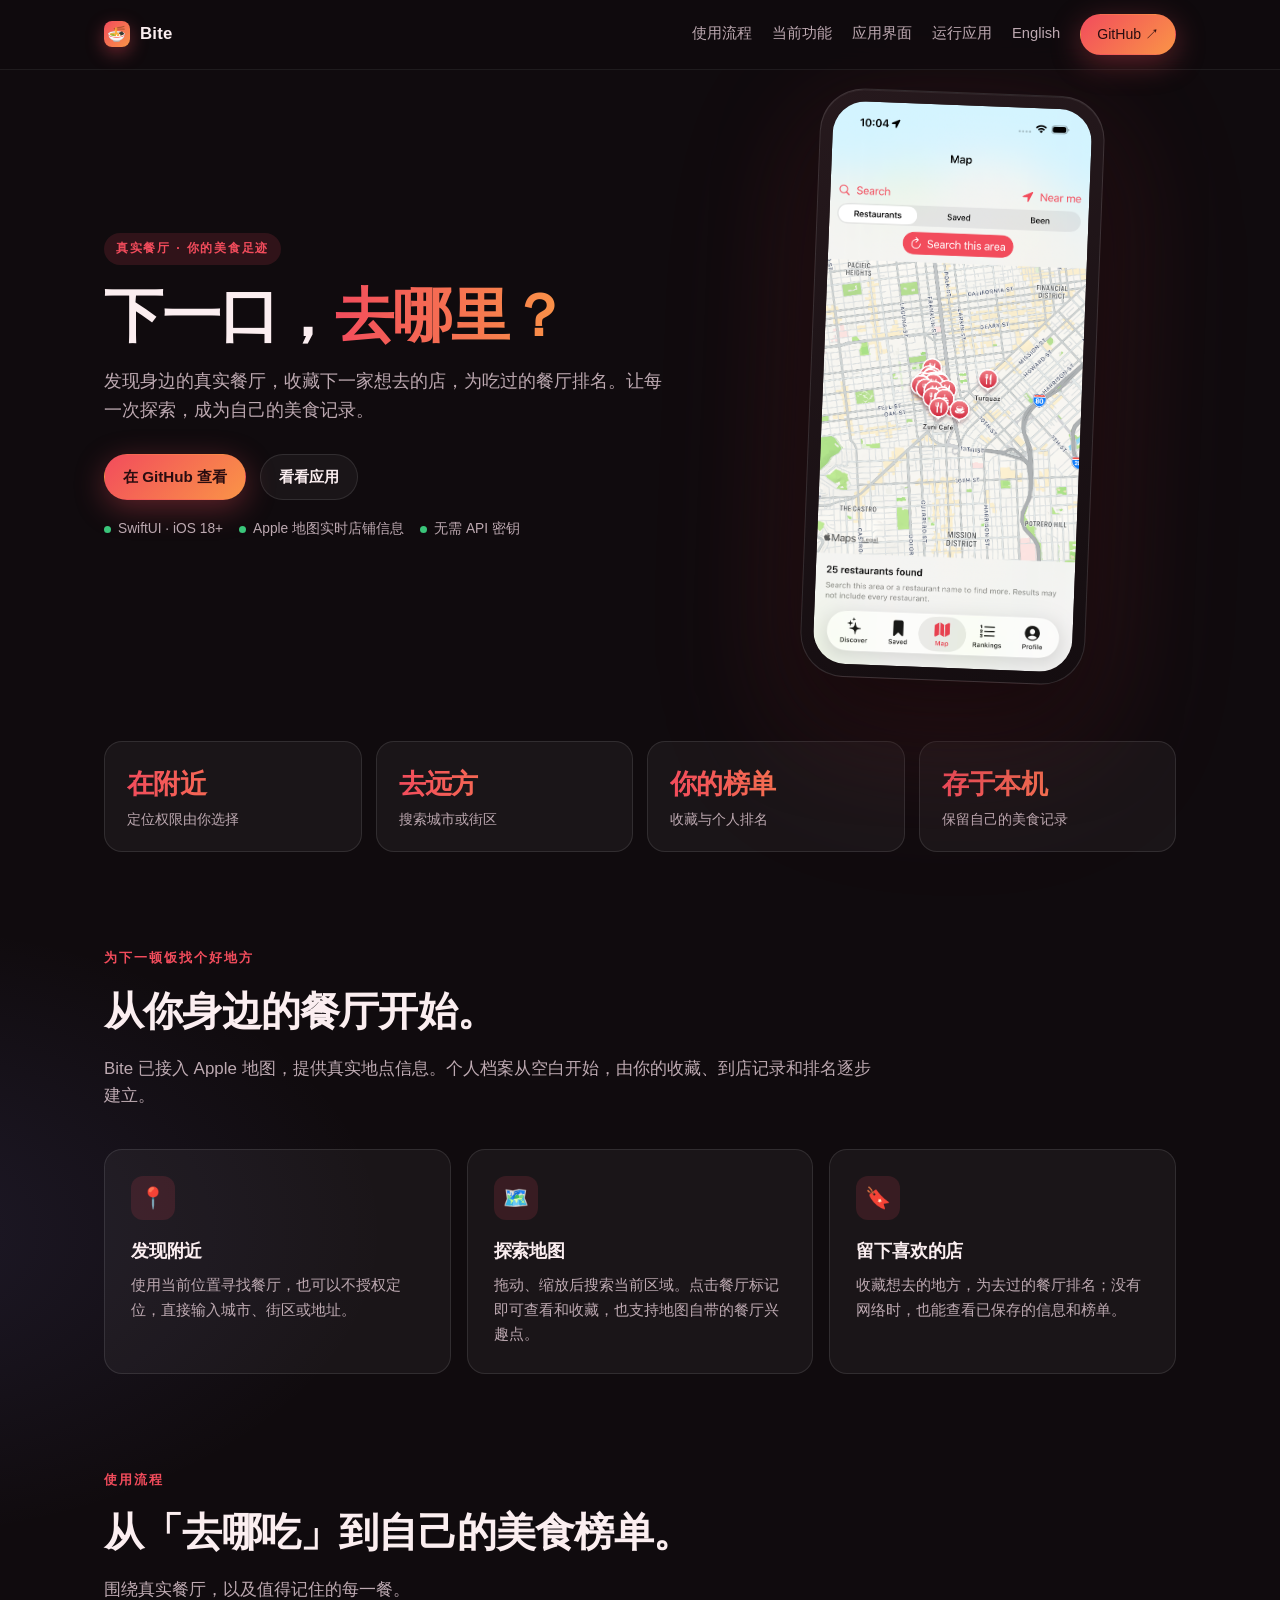
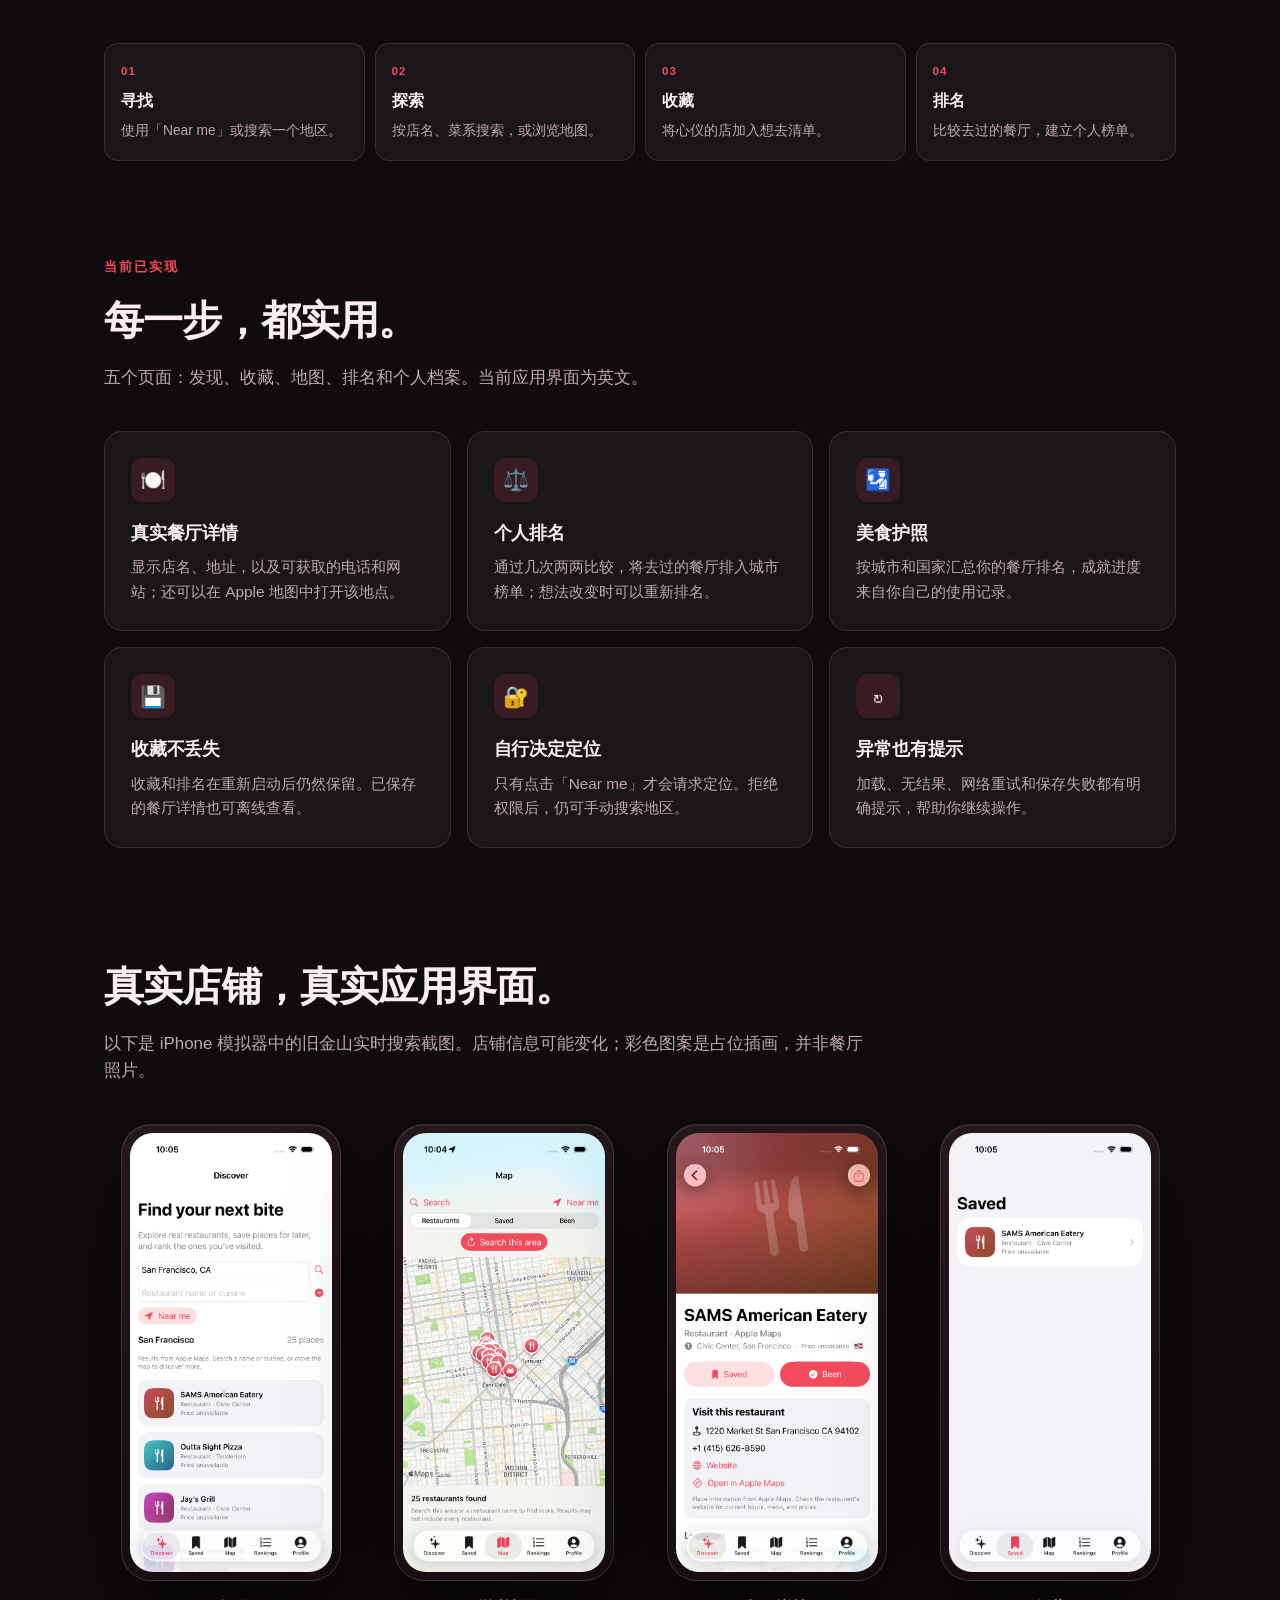
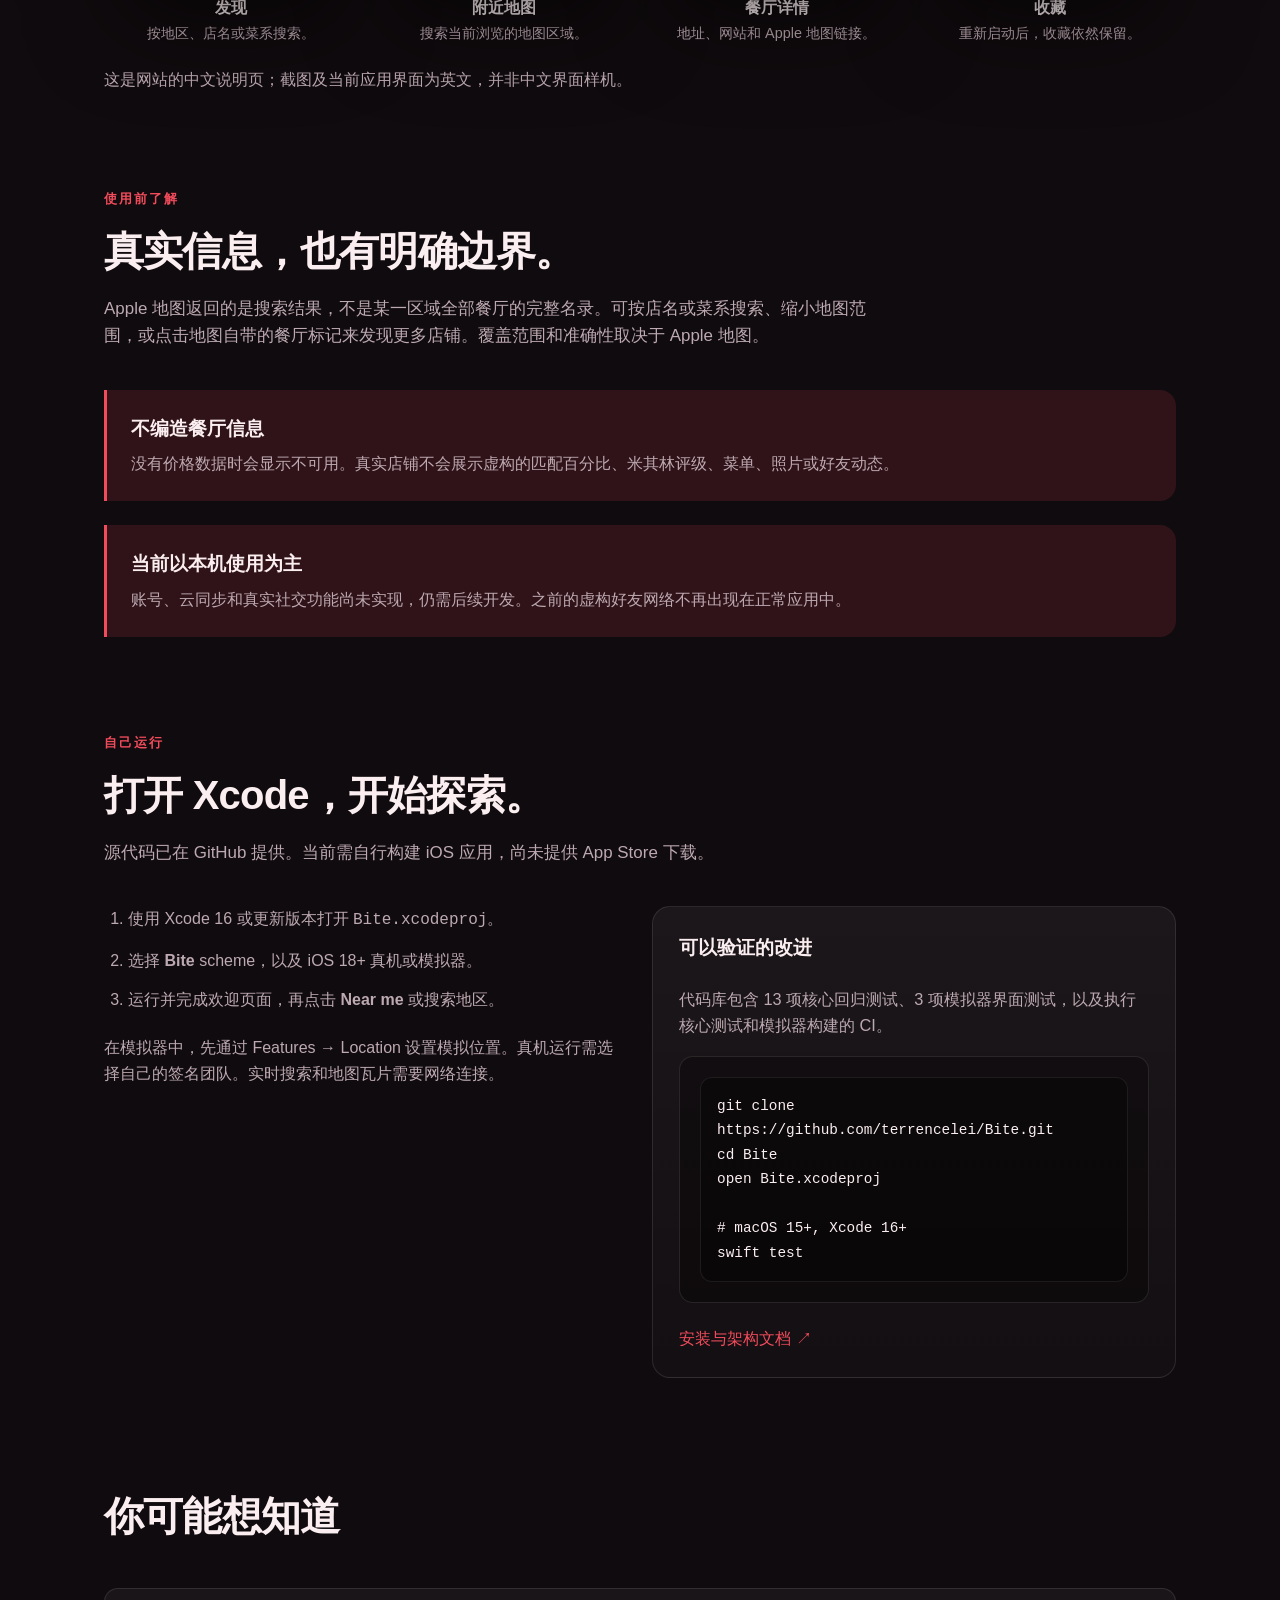
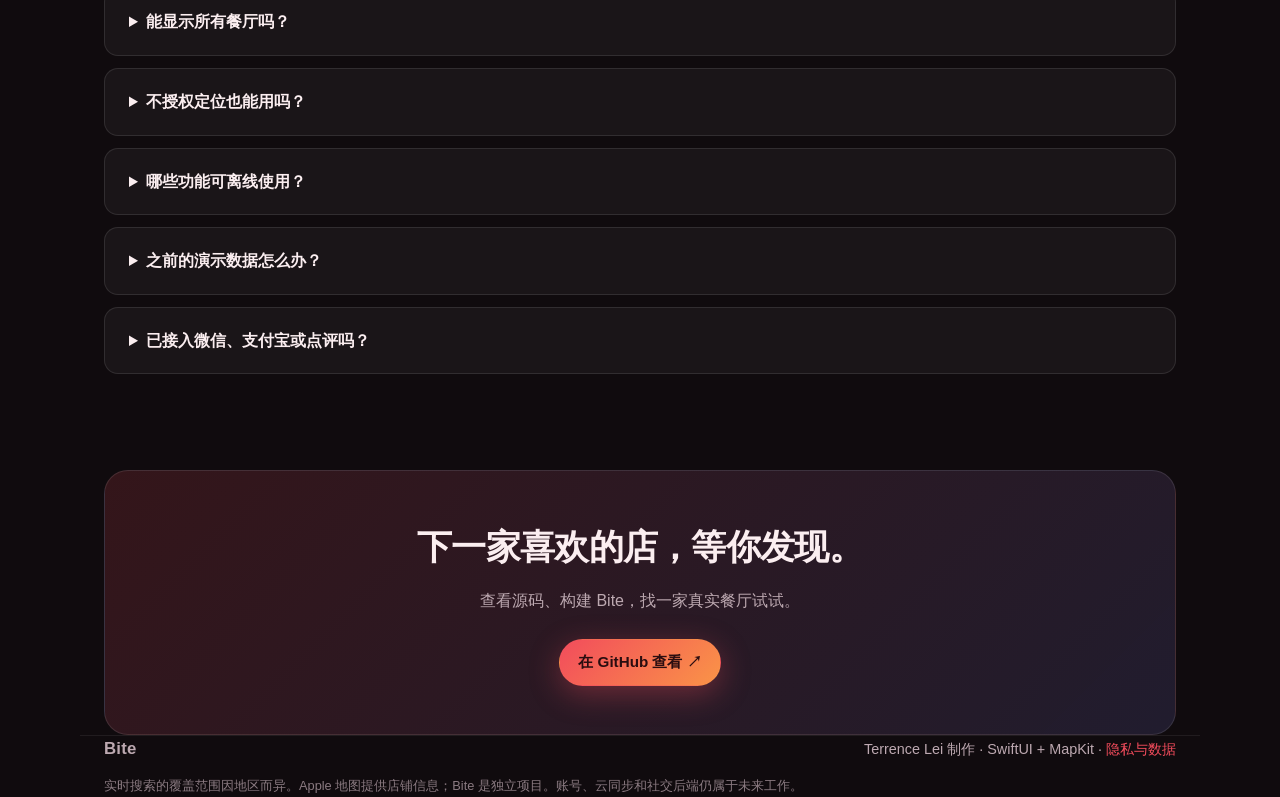
==== commit d7aaf37a: "Add live restaurant discovery and refresh product website" ====
--- a/docs/zh/index.html
+++ b/docs/zh/index.html
@@ -1,685 +1,27 @@
-<!DOCTYPE html>
-<html lang="zh-CN">
-<head>
-<meta charset="utf-8">
-<meta name="viewport" content="width=device-width, initial-scale=1">
-<title>对味 Bite — 找到真正对味的餐厅</title>
-<meta name="description" content="对味是一款会学习你口味的美食社交发现应用：可解释的「对味度」匹配、两两对比排名、口味相似度、拼饭推荐、成就与美食护照。概念版展示与微信、支付宝、大众点评、小红书的打通设想。">
-<meta property="og:title" content="对味 Bite — 找到真正对味的餐厅">
-<meta property="og:description" content="会学习你口味的美食社交发现应用。可解释的对味度、两两排名、口味相似度、美食护照，并打通微信 / 支付宝 / 点评 / 小红书。">
-<meta property="og:type" content="website">
-<meta property="og:image" content="https://terrencelei.github.io/Bite/assets/screens/discover.png">
-<link rel="icon" href="data:image/svg+xml,<svg xmlns='http://www.w3.org/2000/svg' viewBox='0 0 100 100'><text y='.9em' font-size='90'>🍜</text></svg>">
-<style>
-  :root{
-    --bg:#100b0e;--bg2:#181017;
-    --panel:rgba(255,255,255,.045);--panel-edge:rgba(255,255,255,.10);
-    --ink:#fbeef0;--muted:#bda9b1;
-    --coral:#f24c5c;--coral-soft:rgba(242,76,92,.14);
-    --saffron:#fa9447;--indigo:#8b88f2;--green:#3ac57a;
-    --wechat:#07c160;--alipay:#1677ff;--dianping:#ff6a2c;--red:#ff2442;
-    --radius:18px;--maxw:1120px;--nav-clearance:92px;--hero-top-gap:150px;
-  }
-  *{box-sizing:border-box;margin:0;padding:0}
-  html{scroll-behavior:smooth}
-  body{
-    font-family:-apple-system,BlinkMacSystemFont,"PingFang SC","Hiragino Sans GB","Microsoft YaHei","Segoe UI",Roboto,Helvetica,Arial,sans-serif;
-    background:
-      radial-gradient(1100px 520px at 78% -12%, rgba(242,76,92,.14), transparent 60%),
-      radial-gradient(900px 520px at -12% 22%, rgba(139,136,242,.12), transparent 60%),
-      var(--bg);
-    color:var(--ink);line-height:1.75;padding-top:var(--nav-clearance);-webkit-font-smoothing:antialiased;
-  }
-  a{color:inherit;text-decoration:none}
-  .wrap{max-width:var(--maxw);margin:0 auto;padding:0 24px}
+<!doctype html>
+<html lang="zh-CN"><head>
+<meta charset="utf-8"><meta name="viewport" content="width=device-width,initial-scale=1">
+<title>Bite 对味 — 发现真实餐厅，记录自己的口味</title><meta name="description" content="通过 Apple 地图发现附近真实餐厅，搜索城市和街区，收藏想去的店，并建立个人排名。使用 SwiftUI 开发的 iOS 应用。">
+<link rel="canonical" href="https://terrencelei.github.io/Bite/zh/"><link rel="alternate" hreflang="en" href="https://terrencelei.github.io/Bite/"><link rel="alternate" hreflang="zh-CN" href="https://terrencelei.github.io/Bite/zh/">
+<meta property="og:title" content="Bite 对味 — 发现真实餐厅，记录自己的口味"><meta property="og:description" content="通过 Apple 地图发现附近真实餐厅，搜索城市和街区，收藏想去的店，并建立个人排名。使用 SwiftUI 开发的 iOS 应用。"><meta property="og:type" content="website"><meta property="og:url" content="https://terrencelei.github.io/Bite/zh/"><meta property="og:image" content="https://terrencelei.github.io/Bite/assets/live/map.png"><meta name="twitter:card" content="summary_large_image">
+<link rel="icon" href="../assets/icon.png"><link rel="stylesheet" href="../assets/site.css">
+</head><body>
+<a class="skip" href="#main">跳到正文</a>
+<nav aria-label="主导航"><div class="nav-inner"><a class="logo" href="../"><span class="mark" aria-hidden="true">🍜</span>Bite</a><div class="nav-links"><a class="hide-sm" href="#how">使用流程</a><a class="hide-sm" href="#features">当前功能</a><a class="hide-sm" href="#screens">应用界面</a><a class="hide-sm" href="#run">运行应用</a><a href="../" lang="en">English</a><a class="btn primary" href="https://github.com/terrencelei/Bite">GitHub ↗</a></div></div></nav>
+<header class="wrap"><div class="hero"><div><span class="eyebrow">真实餐厅 · 你的美食足迹</span><h1>下一口，<span class="grad">去哪里？</span></h1><p class="lede">发现身边的真实餐厅，收藏下一家想去的店，为吃过的餐厅排名。让每一次探索，成为自己的美食记录。</p><div class="hero-cta"><a class="btn primary" href="https://github.com/terrencelei/Bite">在 GitHub 查看</a><a class="btn ghost" href="#screens">看看应用</a></div><div class="hero-note"><span><i aria-hidden="true"></i>SwiftUI · iOS 18+</span><span><i aria-hidden="true"></i>Apple 地图实时店铺信息</span><span><i aria-hidden="true"></i>无需 API 密钥</span></div></div><div class="hero-device"><div class="device tilt"><img src="../assets/live/map.png" width="1206" height="2622" alt="Bite 地图上的旧金山附近餐厅标记" fetchpriority="high"></div></div></div><div class="stats"><div class="stats-grid"><div class="stat"><b>在附近</b><span>定位权限由你选择</span></div><div class="stat"><b>去远方</b><span>搜索城市或街区</span></div><div class="stat"><b>你的榜单</b><span>收藏与个人排名</span></div><div class="stat"><b>存于本机</b><span>保留自己的美食记录</span></div></div></div></header>
+<main class="wrap" id="main">
+<section id="idea"><div class="sec-head"><div class="tag">为下一顿饭找个好地方</div><h2>从你身边的餐厅开始。</h2><p>Bite 已接入 Apple 地图，提供真实地点信息。个人档案从空白开始，由你的收藏、到店记录和排名逐步建立。</p></div><div class="cards"><article class="card"><div class="ic" aria-hidden="true">📍</div><h3>发现附近</h3><p>使用当前位置寻找餐厅，也可以不授权定位，直接输入城市、街区或地址。</p></article><article class="card"><div class="ic" aria-hidden="true">🗺️</div><h3>探索地图</h3><p>拖动、缩放后搜索当前区域。点击餐厅标记即可查看和收藏，也支持地图自带的餐厅兴趣点。</p></article><article class="card"><div class="ic" aria-hidden="true">🔖</div><h3>留下喜欢的店</h3><p>收藏想去的地方，为去过的餐厅排名；没有网络时，也能查看已保存的信息和榜单。</p></article></div></section>
+<section id="how"><div class="sec-head"><div class="tag">使用流程</div><h2>从「去哪吃」到自己的美食榜单。</h2><p>围绕真实餐厅，以及值得记住的每一餐。</p></div><div class="loop"><div class="loop-step"><div class="n">01</div><b>寻找</b><span>使用「Near me」或搜索一个地区。</span></div><div class="loop-step"><div class="n">02</div><b>探索</b><span>按店名、菜系搜索，或浏览地图。</span></div><div class="loop-step"><div class="n">03</div><b>收藏</b><span>将心仪的店加入想去清单。</span></div><div class="loop-step"><div class="n">04</div><b>排名</b><span>比较去过的餐厅，建立个人榜单。</span></div></div></section>
+<section id="features"><div class="sec-head"><div class="tag">当前已实现</div><h2>每一步，都实用。</h2><p>五个页面：发现、收藏、地图、排名和个人档案。当前应用界面为英文。</p></div><div class="cards"><article class="card"><div class="ic" aria-hidden="true">🍽️</div><h3>真实餐厅详情</h3><p>显示店名、地址，以及可获取的电话和网站；还可以在 Apple 地图中打开该地点。</p></article><article class="card"><div class="ic" aria-hidden="true">⚖️</div><h3>个人排名</h3><p>通过几次两两比较，将去过的餐厅排入城市榜单；想法改变时可以重新排名。</p></article><article class="card"><div class="ic" aria-hidden="true">🛂</div><h3>美食护照</h3><p>按城市和国家汇总你的餐厅排名，成就进度来自你自己的使用记录。</p></article><article class="card"><div class="ic" aria-hidden="true">💾</div><h3>收藏不丢失</h3><p>收藏和排名在重新启动后仍然保留。已保存的餐厅详情也可离线查看。</p></article><article class="card"><div class="ic" aria-hidden="true">🔐</div><h3>自行决定定位</h3><p>只有点击「Near me」才会请求定位。拒绝权限后，仍可手动搜索地区。</p></article><article class="card"><div class="ic" aria-hidden="true">↻</div><h3>异常也有提示</h3><p>加载、无结果、网络重试和保存失败都有明确提示，帮助你继续操作。</p></article></div></section>
+<section id="screens"><div class="sec-head"><h2>真实店铺，真实应用界面。</h2><p>以下是 iPhone 模拟器中的旧金山实时搜索截图。店铺信息可能变化；彩色图案是占位插画，并非餐厅照片。</p></div><div class="gallery"><figure class="shot"><div class="device"><img src="../assets/live/discover.png" alt="Bite 发现页中的旧金山真实餐厅" width="1206" height="2622" loading="lazy"></div><figcaption><p><b>发现</b>按地区、店名或菜系搜索。</p></figcaption></figure><figure class="shot"><div class="device"><img src="../assets/live/map.png" alt="Bite 地图上的旧金山附近餐厅标记" width="1206" height="2622" loading="lazy"></div><figcaption><p><b>附近地图</b>搜索当前浏览的地图区域。</p></figcaption></figure><figure class="shot"><div class="device"><img src="../assets/live/detail.png" alt="SAMS American Eatery 的真实餐厅详情" width="1206" height="2622" loading="lazy"></div><figcaption><p><b>餐厅详情</b>地址、网站和 Apple 地图链接。</p></figcaption></figure><figure class="shot"><div class="device"><img src="../assets/live/saved.png" alt="重新启动后的 Bite 收藏列表" width="1206" height="2622" loading="lazy"></div><figcaption><p><b>收藏</b>重新启动后，收藏依然保留。</p></figcaption></figure></div><p class="note">这是网站的中文说明页；截图及当前应用界面为英文，并非中文界面样机。</p></section>
+<section id="coverage"><div class="sec-head"><div class="tag">使用前了解</div><h2>真实信息，也有明确边界。</h2><p>Apple 地图返回的是搜索结果，不是某一区域全部餐厅的完整名录。可按店名或菜系搜索、缩小地图范围，或点击地图自带的餐厅标记来发现更多店铺。覆盖范围和准确性取决于 Apple 地图。</p></div><div class="limit"><h3>不编造餐厅信息</h3><p>没有价格数据时会显示不可用。真实店铺不会展示虚构的匹配百分比、米其林评级、菜单、照片或好友动态。</p></div><div class="limit"><h3>当前以本机使用为主</h3><p>账号、云同步和真实社交功能尚未实现，仍需后续开发。之前的虚构好友网络不再出现在正常应用中。</p></div></section>
+<section id="run"><div class="sec-head"><div class="tag">自己运行</div><h2>打开 Xcode，开始探索。</h2><p>源代码已在 GitHub 提供。当前需自行构建 iOS 应用，尚未提供 App Store 下载。</p></div><div class="setup"><div><ol><li>使用 Xcode 16 或更新版本打开 <code>Bite.xcodeproj</code>。</li><li>选择 <b>Bite</b> scheme，以及 iOS 18+ 真机或模拟器。</li><li>运行并完成欢迎页面，再点击 <b>Near me</b> 或搜索地区。</li></ol><p class="note">在模拟器中，先通过 Features → Location 设置模拟位置。真机运行需选择自己的签名团队。实时搜索和地图瓦片需要网络连接。</p></div><div class="formula"><h3>可以验证的改进</h3><p class="note">代码库包含 13 项核心回归测试、3 项模拟器界面测试，以及执行核心测试和模拟器构建的 CI。</p><pre><code>git clone https://github.com/terrencelei/Bite.git
+cd Bite
+open Bite.xcodeproj
 
-  nav{position:fixed;top:0;left:0;right:0;z-index:100;background:rgba(16,11,14,.66);
-    backdrop-filter:blur(14px);-webkit-backdrop-filter:blur(14px);border-bottom:1px solid rgba(255,255,255,.07)}
-  .nav-inner{max-width:var(--maxw);margin:0 auto;padding:14px 24px;display:flex;align-items:center;gap:22px}
-  .logo{font-weight:800;letter-spacing:.5px;display:flex;align-items:center;gap:10px;font-size:1.08rem}
-  .logo .mark{width:26px;height:26px;border-radius:8px;display:grid;place-items:center;
-    background:linear-gradient(135deg,var(--coral),var(--saffron));box-shadow:0 6px 18px rgba(242,76,92,.4);font-size:.95rem}
-  .logo small{color:var(--muted);font-weight:600;font-size:.8rem;letter-spacing:1px}
-  .nav-links{display:flex;gap:20px;margin-left:auto;align-items:center}
-  .nav-links a{color:var(--muted);font-size:.94rem;font-weight:500;transition:color .2s}
-  .nav-links a:hover{color:var(--ink)}
-  .btn{display:inline-flex;align-items:center;gap:8px;padding:10px 18px;border-radius:999px;font-weight:600;font-size:.95rem;
-    border:1px solid var(--panel-edge);transition:transform .15s ease,background .2s,border-color .2s}
-  .btn:hover{transform:translateY(-1px)}
-  .btn.primary{background:linear-gradient(135deg,var(--coral),var(--saffron));color:#2a0d10;border-color:transparent;box-shadow:0 8px 30px rgba(242,76,92,.35)}
-  .btn.ghost{background:var(--panel)}
-  .nav-links .btn{padding:8px 16px;font-size:.9rem}
-  @media(max-width:760px){.nav-links a.hide-sm{display:none}}
-
-  header{padding:var(--hero-top-gap) 0 30px}
-  .hero{display:grid;grid-template-columns:1.05fr .82fr;gap:52px;align-items:center}
-  .eyebrow{display:inline-flex;align-items:center;gap:8px;color:var(--coral);font-weight:700;font-size:.82rem;
-    letter-spacing:.06em;background:var(--coral-soft);padding:6px 13px;border-radius:999px}
-  h1{font-size:clamp(2.3rem,5.4vw,3.7rem);line-height:1.14;letter-spacing:.5px;margin:20px 0 18px;font-weight:800}
-  h1 .grad{background:linear-gradient(90deg,var(--coral),var(--saffron));-webkit-background-clip:text;background-clip:text;color:transparent}
-  .lede{color:var(--muted);font-size:1.14rem;max-width:32em}
-  .lede b{color:var(--ink);font-weight:600}
-  .hero-cta{display:flex;gap:14px;margin-top:30px;flex-wrap:wrap}
-  .hero-note{margin-top:18px;color:var(--muted);font-size:.88rem;display:flex;gap:16px;flex-wrap:wrap}
-  .hero-note span{display:inline-flex;align-items:center;gap:7px}
-  .hero-note i{width:7px;height:7px;border-radius:50%;background:var(--green);display:inline-block}
-
-  /* device */
-  .device{position:relative;width:100%;max-width:300px;margin:0 auto;border-radius:44px;padding:12px;
-    background:linear-gradient(160deg,#26191d,#140d10);border:1px solid rgba(255,255,255,.12);
-    box-shadow:0 40px 90px rgba(0,0,0,.55),inset 0 1px 0 rgba(255,255,255,.06)}
-  .device::before{content:"";position:absolute;top:20px;left:50%;transform:translateX(-50%);
-    width:96px;height:26px;background:#0a0608;border-radius:999px;z-index:5}
-  .device img{display:block;width:100%;border-radius:33px}
-  .device.tilt{transform:rotate(2.2deg)}
-  .hero-device{filter:drop-shadow(0 30px 60px rgba(242,76,92,.18))}
-
-  /* ── in-HTML localized screen mockup ─────────────── */
-  .screen{border-radius:33px;overflow:hidden;background:#0e0a0c;aspect-ratio:9/19.3;position:relative;
-    color:#fbeef0;font-size:12px}
-  .screen .sb{display:flex;justify-content:space-between;align-items:center;padding:12px 20px 0;font-size:11px;color:#cdbcc2;font-weight:600}
-  .screen .body{padding:6px 14px 14px}
-  .screen h4{font-size:22px;font-weight:800;letter-spacing:.5px;margin:6px 0 2px}
-  .screen .q{font-weight:700;font-size:13px;margin-bottom:8px}
-  .screen .search{background:#1c1418;border:1px solid rgba(255,255,255,.08);border-radius:12px;
-    padding:8px 10px;color:#8f7d84;display:flex;align-items:center;gap:7px;font-size:11px}
-  .screen .chips{display:flex;gap:6px;margin:9px 0 4px;overflow:hidden}
-  .screen .chip2{background:#1c1418;border:1px solid rgba(255,255,255,.08);border-radius:999px;padding:5px 10px;
-    font-size:11px;white-space:nowrap;color:#e7d7dc}
-  .screen .chip2.on{background:linear-gradient(135deg,var(--coral),var(--saffron));color:#2a0d10;border-color:transparent;font-weight:700}
-  .screen .mini2{background:#171015;border:1px solid rgba(255,255,255,.07);border-radius:12px;padding:9px 11px;
-    display:flex;align-items:center;gap:9px;margin:8px 0}
-  .screen .lock{width:26px;height:26px;border-radius:8px;background:#241a1f;display:grid;place-items:center;font-size:12px}
-  .screen .bar{height:5px;border-radius:99px;background:#2a1f24;overflow:hidden;margin-top:5px}
-  .screen .bar>i{display:block;height:100%;width:90%;background:linear-gradient(90deg,var(--indigo),var(--coral))}
-  .screen .lbl{font-weight:800;font-size:14px;margin:10px 0 7px}
-  .screen .rc{border-radius:14px;overflow:hidden;background:#171015;border:1px solid rgba(255,255,255,.07)}
-  .screen .rc .img{height:96px;position:relative;display:grid;place-items:center;
-    background:linear-gradient(135deg,#7a5cc4,#3a2a5a)}
-  .screen .rc .img::after{content:"🍜";font-size:40px;opacity:.55}
-  .screen .match{position:absolute;top:8px;left:8px;background:var(--green);color:#04240f;font-weight:800;
-    font-size:11px;padding:4px 8px;border-radius:999px;display:flex;gap:4px;align-items:center}
-  .screen .rc .info{padding:9px 11px}
-  .screen .rc .row1{display:flex;justify-content:space-between;align-items:center}
-  .screen .rc .nm{font-weight:800;font-size:14px}
-  .screen .rc .sub{color:#a08c93;font-size:11px;margin-top:1px}
-  .screen .rc .why{color:#b7a6ad;font-size:11px;margin-top:6px;line-height:1.5}
-  .screen .rc .fr{display:flex;align-items:center;gap:6px;margin-top:8px;font-size:11px;color:#a08c93}
-  .screen .av{width:18px;height:18px;border-radius:50%;background:linear-gradient(135deg,#5b6cff,#8b3d8f);display:grid;place-items:center;font-size:10px}
-  .screen .tabbar{position:absolute;bottom:0;left:0;right:0;height:52px;background:rgba(14,10,12,.92);
-    border-top:1px solid rgba(255,255,255,.07);display:flex;justify-content:space-around;align-items:center;font-size:9px;color:#7c6c72}
-  .screen .tabbar .t{display:flex;flex-direction:column;align-items:center;gap:3px}
-  .screen .tabbar .t.on{color:var(--coral)}
-  .screen .tabbar .t b{font-size:14px;font-weight:400}
-
-  /* ── additional localized screen mockups (gallery) ─ */
-  .screen .nav2{display:flex;align-items:center;gap:8px;padding:8px 14px 2px;font-weight:800;font-size:14px}
-  .screen .nav2 .back{color:#a08c93;font-weight:400}
-  /* detail */
-  .s-hero{height:132px;position:relative;display:grid;place-items:center;background:linear-gradient(135deg,#7a5cc4,#3a2a5a)}
-  .s-hero::after{content:"🍜";font-size:46px;opacity:.5}
-  .s-hero .match{top:auto;bottom:8px;left:8px}
-  .s-title{font-size:18px;font-weight:800;margin:9px 12px 2px}
-  .s-meta{color:#a08c93;font-size:10.5px;margin:0 12px}
-  .s-mich{color:var(--saffron);font-size:9.5px;margin:3px 12px 0}
-  .s-btns{display:flex;gap:8px;margin:9px 12px}
-  .s-btn{flex:1;text-align:center;font-size:11px;font-weight:700;padding:8px;border-radius:10px}
-  .s-btn.g{background:#241a1f;color:#e7d7dc}
-  .s-btn.p{background:linear-gradient(135deg,var(--coral),var(--saffron));color:#2a0d10}
-  .why2{margin:9px 12px;background:#171015;border:1px solid rgba(255,255,255,.07);border-radius:12px;padding:10px}
-  .why2 .h{display:flex;justify-content:space-between;align-items:center;font-weight:800;font-size:12px;margin-bottom:6px}
-  .ring{width:38px;height:38px;border-radius:50%;display:grid;place-items:center;
-    background:conic-gradient(var(--green) 77%,#2a1f24 0)}
-  .ring i{width:29px;height:29px;border-radius:50%;background:#171015;display:grid;place-items:center;font-size:10px;font-weight:800;font-style:normal}
-  .why2 .r{color:#b7a6ad;font-size:10px;margin:4px 0;padding-left:14px;position:relative}
-  .why2 .r::before{content:"✦";position:absolute;left:0;color:var(--coral)}
-  /* ranking VS */
-  .vs{padding:14px 12px}
-  .vs .q2{text-align:center;font-weight:800;font-size:14px}
-  .vs .sub2{text-align:center;color:#a08c93;font-size:10px;margin-bottom:12px}
-  .vscard{height:74px;border-radius:12px;position:relative;display:flex;flex-direction:column;justify-content:flex-end;
-    padding:9px;margin:8px 0;color:#fff;background:linear-gradient(135deg,#2aa7a0,#1c6b78)}
-  .vscard.b{background:linear-gradient(135deg,#c0447e,#6a2450)}
-  .vscard .nm{font-weight:800;font-size:13px} .vscard .sm{font-size:9.5px;opacity:.85}
-  .vscard .tag{position:absolute;top:8px;left:8px;background:var(--coral);color:#fff;font-size:8px;font-weight:800;padding:3px 6px;border-radius:99px}
-  .vsx{text-align:center;color:#a08c93;font-size:10px;font-weight:800}
-  /* social twins */
-  .twins{display:flex;gap:8px;padding:4px 12px 0}
-  .twin{text-align:center;font-size:9.5px;flex:1}
-  .twin .a{width:40px;height:40px;border-radius:50%;margin:0 auto 4px;display:grid;place-items:center;font-size:15px;color:#fff}
-  .twin .m{color:var(--indigo);font-weight:800;font-size:10px}
-  .feed{margin:8px 12px;background:#171015;border:1px solid rgba(255,255,255,.07);border-radius:12px;padding:10px}
-  .feed .fr2{display:flex;gap:7px;align-items:center;font-size:10.5px}
-  .feed .emb{margin-top:8px;background:#0e0a0c;border-radius:10px;padding:8px;display:flex;gap:8px;align-items:center;font-size:10px}
-  .feed .emb .t{width:30px;height:30px;border-radius:8px;background:linear-gradient(135deg,#7a5cc4,#3a2a5a);display:grid;place-items:center;font-size:14px}
-  /* unlock */
-  .screen.dark{background:#0a0608}
-  .ov{position:absolute;inset:0;background:rgba(0,0,0,.42);display:flex;flex-direction:column;align-items:center;justify-content:center;text-align:center;padding:0 20px}
-  .ov .k{font-size:9px;letter-spacing:.2em;color:#cdbcc2;font-weight:800}
-  .medal{width:96px;height:96px;border-radius:50%;margin:14px auto 8px;display:grid;place-items:center;
-    background:radial-gradient(circle,rgba(139,136,242,.55),transparent 70%)}
-  .medal span{width:72px;height:72px;border-radius:50%;background:rgba(139,136,242,.16);border:1px solid rgba(139,136,242,.5);display:grid;place-items:center;font-size:30px}
-  .ov .t2{font-size:18px;font-weight:800;color:#fff}
-  .ov .rar{font-size:9px;font-weight:800;color:var(--indigo);letter-spacing:.12em;margin-top:5px;border:1px solid rgba(139,136,242,.5);border-radius:99px;padding:2px 8px}
-  .ov .d2{color:#cdbcc2;font-size:10.5px;margin-top:8px;line-height:1.5}
-  .ov .btns{display:flex;gap:8px;margin-top:14px}
-  .ov .btns b{font-size:10px;padding:7px 12px;border-radius:99px;font-weight:700}
-  /* passport */
-  .pp{padding:6px 12px}
-  .psum{display:flex;justify-content:space-around;background:#171015;border:1px solid rgba(255,255,255,.07);border-radius:12px;padding:9px;font-size:10px;margin-bottom:8px}
-  .psum b{display:block;font-size:15px;text-align:center}
-  .pcty{background:#171015;border:1px solid rgba(255,255,255,.07);border-radius:12px;padding:10px;margin-bottom:8px}
-  .pcty .row{display:flex;justify-content:space-between;align-items:center;font-weight:800;font-size:12px;margin-bottom:8px}
-  .pcty .flag{font-size:15px}
-  .pstamps{display:flex;gap:10px}
-  .pstamp{width:50px;height:50px;border-radius:50%;border:1.5px dashed rgba(242,76,92,.6);color:var(--coral);
-    display:grid;place-items:center;font-weight:800;font-size:8px;text-align:center;transform:rotate(-6deg)}
-  .pstamp b{font-size:14px;display:block}
-  /* achievements */
-  .agrid{display:flex;flex-wrap:wrap;gap:9px 12px;padding:6px 14px}
-  .abadge{width:44px;text-align:center;font-size:8px;color:#a08c93;line-height:1.25}
-  .abadge .c{width:40px;height:40px;border-radius:50%;margin:0 auto 3px;display:grid;place-items:center;font-size:15px;
-    background:#241a1f;color:#7c6c72}
-  .abadge.on .c{background:rgba(58,197,122,.16);color:var(--green);border:1px solid rgba(58,197,122,.5)}
-  .abadge.rare .c{background:rgba(139,136,242,.16);color:var(--indigo);border:1px solid rgba(139,136,242,.5)}
-  /* friend */
-  .fhead{text-align:center;padding:10px 12px 4px}
-  .fav{width:56px;height:56px;border-radius:50%;margin:0 auto;display:grid;place-items:center;font-size:22px;color:#fff}
-  .fring{width:70px;height:70px;border-radius:50%;margin:10px auto 6px;display:grid;place-items:center;
-    background:conic-gradient(var(--indigo) 98%,#2a1f24 0)}
-  .fring i{width:58px;height:58px;border-radius:50%;background:#0e0a0c;display:flex;flex-direction:column;align-items:center;justify-content:center;font-style:normal}
-  .fring i b{font-size:15px;font-weight:800} .fring i s{font-size:7px;text-decoration:none;color:#a08c93;letter-spacing:.1em}
-  .fstats{display:flex;justify-content:space-around;font-size:10px;color:#a08c93;margin:8px 12px}
-  .fstats b{display:block;font-size:15px;text-align:center;color:#fbeef0}
-  .fchips{display:flex;flex-wrap:wrap;gap:6px;justify-content:center;padding:4px 14px}
-  .fchip{background:var(--coral-soft);color:#f7b3bb;border-radius:99px;padding:4px 9px;font-size:9.5px}
-  /* map */
-  .mapbg{position:absolute;inset:0;background:
-    linear-gradient(90deg,transparent 49%,rgba(255,255,255,.05) 50%,transparent 51%) 0 0/60px 60px,
-    linear-gradient(0deg,transparent 49%,rgba(255,255,255,.05) 50%,transparent 51%) 0 0/60px 60px,
-    linear-gradient(160deg,#141013,#0e0a0c)}
-  .mapbg .river{position:absolute;top:0;bottom:0;left:62%;width:26px;background:rgba(96,120,255,.16);transform:skewX(-12deg)}
-  .pin{position:absolute;width:22px;height:22px;border-radius:50%;display:grid;place-items:center;font-size:10px;color:#fff;transform:translate(-50%,-50%);box-shadow:0 3px 8px rgba(0,0,0,.5)}
-  .mapctrl{position:absolute;top:44px;left:0;right:0;display:flex;flex-direction:column;align-items:center;gap:7px}
-  .mappill{background:rgba(20,16,19,.9);border:1px solid rgba(255,255,255,.1);border-radius:99px;padding:5px 12px;font-size:11px;font-weight:700}
-  .mapchips{display:flex;gap:5px}
-  .mapchips span{background:rgba(20,16,19,.9);border:1px solid rgba(255,255,255,.08);border-radius:99px;padding:3px 8px;font-size:9px;color:#cdbcc2}
-  .mapchips span.on{background:linear-gradient(135deg,var(--coral),var(--saffron));color:#2a0d10;border-color:transparent;font-weight:700}
-
-  .stats{margin:60px 0 0}
-  .stats-grid{display:grid;grid-template-columns:repeat(auto-fit,minmax(200px,1fr));gap:14px}
-  .stat{background:var(--panel);border:1px solid var(--panel-edge);border-radius:var(--radius);padding:20px 22px}
-  .stat b{display:block;font-size:1.7rem;letter-spacing:.5px;background:linear-gradient(90deg,var(--coral),var(--saffron));-webkit-background-clip:text;background-clip:text;color:transparent}
-  .stat span{color:var(--muted);font-size:.9rem}
-
-  section{padding:96px 0 0;scroll-margin-top:calc(var(--nav-clearance) + 16px)}
-  .sec-head{max-width:52em;margin-bottom:40px}
-  .sec-head .tag{color:var(--coral);font-weight:700;font-size:.82rem;letter-spacing:.14em}
-  .sec-head h2{font-size:clamp(1.7rem,3.4vw,2.5rem);letter-spacing:.5px;margin:10px 0 12px;font-weight:800}
-  .sec-head p{color:var(--muted);font-size:1.08rem}
-
-  .cards{display:grid;grid-template-columns:repeat(3,1fr);gap:16px}
-  .card{background:var(--panel);border:1px solid var(--panel-edge);border-radius:var(--radius);padding:26px;transition:transform .2s ease,border-color .2s}
-  .card:hover{transform:translateY(-3px);border-color:rgba(242,76,92,.38)}
-  .card .ic{width:44px;height:44px;border-radius:12px;display:grid;place-items:center;font-size:1.3rem;background:var(--coral-soft);margin-bottom:16px}
-  .card h3{font-size:1.16rem;margin-bottom:8px;letter-spacing:.3px}
-  .card p{color:var(--muted);font-size:.98rem}
-  @media(max-width:860px){.cards{grid-template-columns:1fr}}
-
-  .loop{display:flex;flex-wrap:wrap;gap:10px}
-  .loop-step{flex:1 1 140px;background:var(--panel);border:1px solid var(--panel-edge);border-radius:14px;padding:18px 16px}
-  .loop-step .n{font-size:.72rem;color:var(--coral);font-weight:800;letter-spacing:.1em}
-  .loop-step b{display:block;margin:6px 0 4px;font-size:1.05rem}
-  .loop-step span{color:var(--muted);font-size:.9rem}
-
-  /* super-app section */
-  .superapps{display:grid;grid-template-columns:repeat(2,1fr);gap:18px}
-  @media(max-width:860px){.superapps{grid-template-columns:1fr}}
-  .sa{background:var(--panel);border:1px solid var(--panel-edge);border-radius:var(--radius);padding:26px;position:relative;overflow:hidden}
-  .sa .glow{position:absolute;inset:auto -40px -60px auto;width:180px;height:180px;border-radius:50%;filter:blur(50px);opacity:.35}
-  .sa-head{display:flex;align-items:center;gap:12px;margin-bottom:14px}
-  .sa-ic{width:46px;height:46px;border-radius:12px;display:grid;place-items:center;font-size:1.4rem;color:#fff;font-weight:800}
-  .sa-head b{font-size:1.18rem;letter-spacing:.5px}
-  .sa-head span{display:block;color:var(--muted);font-size:.82rem;margin-top:1px}
-  .sa ul{list-style:none;display:grid;gap:9px}
-  .sa li{color:#d9c8ce;font-size:.96rem;padding-left:22px;position:relative}
-  .sa li::before{content:"→";position:absolute;left:2px;color:var(--coral);font-weight:800}
-  .sa .concept{position:absolute;top:16px;right:16px;font-size:.68rem;letter-spacing:.1em;color:#9a8890;
-    border:1px solid rgba(255,255,255,.12);border-radius:999px;padding:3px 9px}
-  .wechat .glow{background:var(--wechat)} .wechat .sa-ic{background:var(--wechat)}
-  .alipay .glow{background:var(--alipay)} .alipay .sa-ic{background:var(--alipay)}
-  .dianping .glow{background:var(--dianping)} .dianping .sa-ic{background:var(--dianping)}
-  .red .glow{background:var(--red)} .red .sa-ic{background:var(--red)}
-
-  .mp-callout{margin-top:18px;display:flex;gap:20px;align-items:center;flex-wrap:wrap;
-    background:linear-gradient(135deg,rgba(7,193,96,.12),rgba(22,119,255,.10));
-    border:1px solid var(--panel-edge);border-radius:var(--radius);padding:24px 26px}
-  .mp-callout .big{font-size:1.15rem;font-weight:800;letter-spacing:.5px}
-  .mp-callout p{color:var(--muted);font-size:.98rem;flex:1 1 320px}
-
-  /* share-card concept (RED style) */
-  .redcard{width:220px;border-radius:18px;overflow:hidden;box-shadow:0 24px 60px rgba(0,0,0,.5);margin:0 auto}
-  .redcard .top{background:linear-gradient(135deg,var(--coral),var(--saffron));padding:20px 18px;color:#fff}
-  .redcard .top .k{font-size:.7rem;font-weight:800;letter-spacing:.1em;opacity:.9}
-  .redcard .top .ti{font-size:1.5rem;font-weight:800;margin:2px 0 12px}
-  .redcard .rk{display:flex;gap:8px;align-items:center;font-size:.82rem;margin:6px 0;color:#fff}
-  .redcard .rk b{width:16px;font-weight:800}
-  .redcard .rk .c{margin-left:auto;opacity:.85;font-size:.72rem}
-  .redcard .cap{background:#171015;padding:12px 14px;color:#cdbcc2;font-size:.78rem}
-  .redcard .cap .tags{color:var(--red);margin-top:4px}
-
-  .engine{display:grid;grid-template-columns:1.1fr .9fr;gap:28px;align-items:start}
-  @media(max-width:860px){.engine{grid-template-columns:1fr}}
-  .formula{background:linear-gradient(180deg,rgba(255,255,255,.05),rgba(255,255,255,.02));border:1px solid var(--panel-edge);border-radius:var(--radius);padding:26px}
-  .formula code{display:block;font-family:ui-monospace,SFMono-Regular,Menlo,monospace;color:var(--ink);
-    background:rgba(0,0,0,.28);border:1px solid rgba(255,255,255,.08);border-radius:12px;padding:16px;line-height:1.7;font-size:.88rem;overflow-x:auto}
-  .formula code .w{color:var(--coral);font-weight:700}
-  .formula ul{list-style:none;margin-top:18px;display:grid;gap:10px}
-  .formula li{color:var(--muted);font-size:.96rem;padding-left:22px;position:relative}
-  .formula li::before{content:"›";position:absolute;left:4px;color:var(--coral);font-weight:800}
-  .engine-side{display:grid;gap:14px}
-  .mini{background:var(--panel);border:1px solid var(--panel-edge);border-radius:14px;padding:18px 20px}
-  .mini b{display:block;margin-bottom:4px} .mini span{color:var(--muted);font-size:.94rem}
-
-  .gallery{display:grid;grid-template-columns:repeat(4,1fr);gap:20px}
-  @media(max-width:980px){.gallery{grid-template-columns:repeat(2,1fr)}}
-  @media(max-width:520px){.gallery{grid-template-columns:1fr}}
-  .shot{text-align:center}
-  .shot .device{max-width:220px}
-  .shot p{margin-top:14px;color:var(--muted);font-size:.9rem}
-  .shot p b{color:var(--ink);display:block;font-size:.98rem;margin-bottom:2px}
-  .note{margin-top:20px;color:#9a8890;font-size:.86rem}
-
-  .tech{display:flex;flex-wrap:wrap;gap:10px;margin-top:8px}
-  .chip{background:var(--panel);border:1px solid var(--panel-edge);border-radius:999px;padding:9px 16px;font-size:.92rem;color:var(--muted)}
-  .chip b{color:var(--ink);font-weight:600}
-
-  .band{margin:96px 0 0;background:linear-gradient(135deg,rgba(242,76,92,.16),rgba(139,136,242,.14));
-    border:1px solid var(--panel-edge);border-radius:24px;padding:48px 40px;text-align:center}
-  .band h2{font-size:clamp(1.6rem,3vw,2.2rem);letter-spacing:.5px;margin-bottom:12px}
-  .band p{color:var(--muted);max-width:42em;margin:0 auto 26px}
-
-  footer{margin-top:80px;padding:40px 0 60px;border-top:1px solid rgba(255,255,255,.07);color:var(--muted);font-size:.92rem}
-  .foot-inner{display:flex;justify-content:space-between;gap:20px;flex-wrap:wrap;align-items:center}
-  .disclaimer{margin-top:14px;font-size:.82rem;color:#8a7a81;max-width:64em;line-height:1.7}
-
-  @media(max-width:860px){.hero{grid-template-columns:1fr;gap:36px}.hero-device{order:-1}:root{--hero-top-gap:120px}}
-</style>
-</head>
-<body>
-
-<nav>
-  <div class="nav-inner">
-    <div class="logo"><span class="mark">🍜</span> 对味 <small>Bite</small></div>
-    <div class="nav-links">
-      <a href="#idea" class="hide-sm">产品理念</a>
-      <a href="#superapps" class="hide-sm">生态打通</a>
-      <a href="#engine" class="hide-sm">技术内核</a>
-      <a href="#screens" class="hide-sm">界面</a>
-      <a href="../">EN</a>
-      <a class="btn primary" href="https://github.com/terrencelei/Bite">GitHub ↗</a>
-    </div>
-  </div>
-</nav>
-
-<header class="wrap">
-  <div class="hero">
-    <div>
-      <span class="eyebrow">🍽 美食社交发现 · 中国市场概念版</span>
-      <h1>找到真正 <span class="grad">对味</span> 的那一家。</h1>
-      <p class="lede">对味会学习你的口味，也学习你信得过的人的口味，只回答一个问题：<b>今晚吃什么？</b>——像是「网易云的推荐 + 一个社交网络 + 一本美食护照」。</p>
-      <div class="hero-cta">
-        <a class="btn primary" href="#superapps">看生态打通设想</a>
-        <a class="btn ghost" href="#screens">看界面</a>
-      </div>
-      <div class="hero-note">
-        <span><i></i> SwiftUI · iOS 18</span>
-        <span><i></i> 微信小程序版设想</span>
-        <span><i></i> 立足上海 · 通达亚洲</span>
-      </div>
-    </div>
-    <div class="hero-device">
-      <div class="device tilt">
-        <div class="screen">
-          <div class="sb"><span>20:14</span><span>5G &nbsp; 100%</span></div>
-          <div class="body">
-            <h4>发现</h4>
-            <div class="q">今晚想吃点什么？</div>
-            <div class="search">🔍 找到今晚对味的那一家…</div>
-            <div class="chips">
-              <span class="chip2 on">❤️ 约会</span><span class="chip2">👥 好友小聚</span><span class="chip2">⚡ 快手解决</span>
-            </div>
-            <div class="mini2">
-              <div class="lock">🔒</div>
-              <div style="flex:1">
-                <div style="font-weight:700;font-size:12px">即将解锁 · 口味全才 <span style="float:right;color:#a08c93">9/10</span></div>
-                <div class="bar"><i></i></div>
-              </div>
-            </div>
-            <div class="lbl">为你精选</div>
-            <div class="rc">
-              <div class="img"><div class="match">92% 对味</div></div>
-              <div class="info">
-                <div class="row1"><div class="nm">福和慧</div><div style="color:#a08c93;font-size:12px">¥¥¥</div></div>
-                <div class="sub">现代中餐 · 静安</div>
-                <div class="why">契合你对创意中餐的偏好；好友 Jason（与你对味 96%）将它列入上海 Top 3。</div>
-                <div class="fr"><span class="av">J</span> Jason · 对味 96%</div>
-              </div>
-            </div>
-          </div>
-          <div class="tabbar">
-            <div class="t on"><b>✦</b>发现</div><div class="t"><b>👥</b>社区</div><div class="t"><b>🗺</b>地图</div><div class="t"><b>🏆</b>榜单</div><div class="t"><b>👤</b>我的</div>
-          </div>
-        </div>
-      </div>
-    </div>
-  </div>
-
-  <div class="stats">
-    <div class="stats-grid">
-      <div class="stat"><b>92% 对味</b><span>可解释的匹配度，而非陌生人星级</span></div>
-      <div class="stat"><b>19 维</b><span>人和餐厅共用的口味模型</span></div>
-      <div class="stat"><b>40+ 成就</b><span>徽章 · 印章 · 奖章</span></div>
-      <div class="stat"><b>4 大生态</b><span>微信 · 支付宝 · 点评 · 小红书（打通设想）</span></div>
-    </div>
-  </div>
-</header>
-
-<main class="wrap">
-
-  <!-- 理念 -->
-  <section id="idea">
-    <div class="sec-head">
-      <div class="tag">产品理念</div>
-      <h2>不是又一个「打分 + 写点评」。</h2>
-      <p>星级和海量点评告诉你陌生人怎么想。对味告诉你——<em>你自己</em>会怎么想。每一次排名都在打磨你的口味模型；关注好友后，和你越对味的人，话语权越大；不断探索，你的美食足迹就沉淀成一种身份。</p>
-    </div>
-    <div class="cards">
-      <div class="card"><div class="ic">🎯</div><h3>个人口味</h3><p>一枚学习得到的口味向量，把你和每一家餐厅放进同一个空间，推荐真正属于你——而且每个匹配都有理由。</p></div>
-      <div class="card"><div class="ic">🤝</div><h3>社交发现</h3><p>「对味度」决定谁的意见更重要。96% 的口味搭子能左右推荐，口味相去甚远的人则不会。</p></div>
-      <div class="card"><div class="ic">🌏</div><h3>探索收集</h3><p>排行榜、成就和美食护照，把你吃过的地方变成值得晒的进度。</p></div>
-    </div>
-  </section>
-
-  <!-- 生态打通（差异化重点） -->
-  <section id="superapps">
-    <div class="sec-head">
-      <div class="tag">为中国的生活方式而生</div>
-      <h2>打通你已经在用的超级 App。</h2>
-      <p>对味不做又一个孤岛。它接进你日常已经在用的生态——一处口味模型，处处可用。以下为面向中国市场的<strong>产品打通设想</strong>，尚未接入真实接口。</p>
-    </div>
-    <div class="superapps">
-      <div class="sa wechat"><div class="glow"></div><span class="concept">概念设想</span>
-        <div class="sa-head"><div class="sa-ic">💬</div><div><b>微信</b><span>登录 · 社交关系 · 分享 · 小程序</span></div></div>
-        <ul>
-          <li>一键微信登录，导入通讯录好友，直接找到你的「对味搭子」。</li>
-          <li>把「我的上海 Top 10」分享到朋友圈或好友群，附带精美榜单卡片。</li>
-          <li>「对味小程序」即点即用，无需下载，用完即走。</li>
-          <li>拼饭结果一键发到群里，好友投票选定今晚这家。</li>
-        </ul>
-      </div>
-      <div class="sa alipay"><div class="glow"></div><span class="concept">概念设想</span>
-        <div class="sa-head"><div class="sa-ic">💰</div><div><b>支付宝</b><span>预订 · 到店买单 · 信用 · 小程序</span></div></div>
-        <ul>
-          <li>芝麻信用免押预约，到店扫码买单，「发现—预订—买单」一条龙。</li>
-          <li>支付宝小程序入口，触达不装 App 的用户。</li>
-          <li>消费记录（脱敏授权后）回流，自动补全你的口味模型与美食护照。</li>
-          <li>结合口碑/饿了么优惠，在对味的推荐里透明呈现。</li>
-        </ul>
-      </div>
-      <div class="sa dianping"><div class="glow"></div><span class="concept">概念设想</span>
-        <div class="sa-head"><div class="sa-ic">⭐</div><div><b>大众点评</b><span>历史导入 · 差异化定位</span></div></div>
-        <ul>
-          <li>导入你在点评的到店记录与收藏，一键转化为你的口味模型。</li>
-          <li>核心差异：点评看陌生人的<em>平均分</em>，对味只看你、以及和你对味的人。</li>
-          <li>把点评的「必吃榜」当作探索线索，用「对味度」重新为你排序。</li>
-        </ul>
-      </div>
-      <div class="sa red"><div class="glow"></div><span class="concept">概念设想</span>
-        <div class="sa-head"><div class="sa-ic">📕</div><div><b>小红书</b><span>一键成图 · 种草 · 内容分发</span></div></div>
-        <ul>
-          <li>把你的排行榜、口味档案、美食护照，一键生成精美笔记图。</li>
-          <li>自动带话题：#上海美食 #探店 #对味，种草不费力。</li>
-          <li>「对味卡片」自带你与好友的口味相似度，天然适合社交传播。</li>
-        </ul>
-      </div>
-    </div>
-
-    <div class="mp-callout">
-      <div>
-        <div class="big">💬 微信小程序优先</div>
-      </div>
-      <p>面向中国市场，除原生 iOS App 外，规划一个<strong>微信小程序</strong>版本作为增长入口：零下载门槛、借助社交裂变分享榜单与拼饭邀请，把口味模型和成就体系无缝带进微信生态。</p>
-    </div>
-
-    <div style="margin-top:34px;display:grid;grid-template-columns:1fr auto;gap:34px;align-items:center">
-      <div>
-        <h3 style="font-size:1.3rem;letter-spacing:.5px;margin-bottom:10px">为社交传播而生的「对味卡片」</h3>
-        <p style="color:var(--muted);max-width:34em">每一张榜单、每一次口味匹配，都能一键导出成适合小红书 / 朋友圈 / 微信群的竖版卡片。分享内容自带你的品味与身份，天然带来拉新——这正是把发现变成增长的关键。</p>
-      </div>
-      <div class="redcard">
-        <div class="top">
-          <div class="k">子墨的</div>
-          <div class="ti">上海 Top 10</div>
-          <div class="rk"><b>1</b> 福和慧 <span class="c">现代中餐</span></div>
-          <div class="rk"><b>2</b> 蜀味川菜馆 <span class="c">川菜</span></div>
-          <div class="rk"><b>3</b> 鼎泰丰 <span class="c">本帮/点心</span></div>
-          <div class="rk"><b>4</b> 海底捞 <span class="c">火锅</span></div>
-          <div class="rk"><b>5</b> 玲珑 <span class="c">创意中餐</span></div>
-        </div>
-        <div class="cap">在「对味」查看完整榜单 →<div class="tags">#上海美食 #探店 #对味</div></div>
-      </div>
-    </div>
-  </section>
-
-  <!-- 闭环 -->
-  <section id="how">
-    <div class="sec-head">
-      <div class="tag">产品闭环</div>
-      <h2>每一顿饭，都让下一次推荐更懂你。</h2>
-      <p>排名产生偏好数据 → 推荐更准 → 使用更多 → 数据更丰富。好友提供可信信号，成就带你走向没去过的地方。</p>
-    </div>
-    <div class="loop">
-      <div class="loop-step"><div class="n">01</div><b>发现</b><span>个性化专区 + 看得懂的对味度。</span></div>
-      <div class="loop-step"><div class="n">02</div><b>到店</b><span>在详情页一键标记「去过」。</span></div>
-      <div class="loop-step"><div class="n">03</div><b>排名</b><span>几次两两对比，收入你的榜单。</span></div>
-      <div class="loop-step"><div class="n">04</div><b>学习</b><span>口味向量向你的偏好漂移。</span></div>
-      <div class="loop-step"><div class="n">05</div><b>成就</b><span>探索解锁徽章、印章与奖章。</span></div>
-      <div class="loop-step"><div class="n">06</div><b>分享</b><span>一键生成榜单 / 对味 / 护照卡片。</span></div>
-    </div>
-  </section>
-
-  <!-- 功能 -->
-  <section id="features">
-    <div class="sec-head">
-      <div class="tag">核心功能</div>
-      <h2>是一个完整产品，而不是一屏演示。</h2>
-      <p>五大页面、十余个深度流程——全部可交互，由本地推荐 / 排名 / 成就三大引擎驱动。</p>
-    </div>
-    <div class="cards">
-      <div class="card"><div class="ic">✨</div><h3>个性化对味度</h3><p>醒目、可解释的匹配分——「契合你对川菜的偏好 · Jason（对味 96%）将它列为川菜第一」——比星级更响亮。</p></div>
-      <div class="card"><div class="ic">⚖️</div><h3>两两对比排名</h3><p>标记「去过」后回答几个「更喜欢哪一个？」，看它动画滑入你的城市榜单。</p></div>
-      <div class="card"><div class="ic">👯</div><h3>口味相似度</h3><p>用偏好向量的余弦相似度，找到你的「口味搭子」——也俏皮地告诉你们在哪儿不合。</p></div>
-      <div class="card"><div class="ic">🍽</div><h3>拼饭推荐</h3><p>选好一桌人，给出兼顾满意度、又惩罚分歧的那一家。</p></div>
-      <div class="card"><div class="ic">🛂</div><h3>美食护照</h3><p>把你的排名历史变成按国家分组的城市印章，精确到街区的探索完成度。</p></div>
-      <div class="card"><div class="ic">🏅</div><h3>成就体系</h3><p>徽章（专精）· 印章（地点）· 奖章（成就），五档稀有度——靠探索赢得，而非刷出来。</p></div>
-    </div>
-  </section>
-
-  <!-- 引擎 -->
-  <section id="engine">
-    <div class="sec-head">
-      <div class="tag">技术内核</div>
-      <h2>真引擎，而非写死的页面。</h2>
-      <p>所有业务逻辑都在纯粹、可测试的引擎里——绝不写进视图。把本地 mock 服务换成后端，界面无需改动。</p>
-    </div>
-    <div class="engine">
-      <div class="formula">
-        <strong>推荐引擎 RecommendationEngine</strong>
-        <code>得分 = <span class="w">0.45</span>·口味 + <span class="w">0.25</span>·好友
-     + <span class="w">0.20</span>·场景 + <span class="w">0.05</span>·热度
-     + <span class="w">0.05</span>·新鲜度</code>
-        <ul>
-          <li><b>口味</b> — 你的偏好与餐厅属性的余弦相似度。</li>
-          <li><b>好友</b> — 支持者按<em>他们与你的对味度</em>加权。</li>
-          <li><b>场景</b> — 从一次轻松的提问中读取：场合、预算、距离、氛围。</li>
-          <li><b>新鲜度</b> — 把你推向没探索过的菜系与隐藏小店。</li>
-        </ul>
-      </div>
-      <div class="engine-side">
-        <div class="mini"><b>排名引擎</b><span>二分插入（约 log₂n 次提问）叠加 Bradley-Terry 隐分，榜单平滑可比。</span></div>
-        <div class="mini"><b>成就引擎</b><span>完全数据驱动：40+ 成就均为纯声明，进度对着实时统计快照计算。</span></div>
-        <div class="mini"><b>在线口味学习</b><span>每次排名都让偏好向量漂移——发现页会随使用明显变化。</span></div>
-      </div>
-    </div>
-  </section>
-
-  <!-- 界面 -->
-  <section id="screens">
-    <div class="sec-head">
-      <div class="tag">界面</div>
-      <h2>做得像一款已上线的 App。</h2>
-      <p>Apple 原生质感、留白克制、细腻触感，完整深浅色模式；餐厅配图程序化生成，离线也好看。</p>
-    </div>
-    <div class="gallery">
-
-      <!-- 餐厅详情 -->
-      <div class="shot"><div class="device"><div class="screen">
-        <div class="sb"><span>20:14</span><span>5G &nbsp; 100%</span></div>
-        <div class="s-hero"><div class="match">92% 对味</div></div>
-        <div class="s-title">福和慧</div>
-        <div class="s-meta">现代中餐 · 新式素食 · 静安 · ¥¥¥ 🇨🇳</div>
-        <div class="s-mich">★ 米其林一星（示意）</div>
-        <div class="s-btns"><div class="s-btn g">🔖 想去</div><div class="s-btn p">✓ 去过</div></div>
-        <div class="why2"><div class="h">为什么你会喜欢 <span class="ring"><i>92</i></span></div>
-          <div class="r">契合你对创意中餐的偏好</div>
-          <div class="r">Jason（对味 96%）非常喜欢</div>
-        </div>
-      </div></div><p><b>餐厅详情</b>对味环 · 推荐理由 · 招牌菜</p></div>
-
-      <!-- 两两对比 -->
-      <div class="shot"><div class="device"><div class="screen">
-        <div class="sb"><span>20:14</span><span>5G &nbsp; 100%</span></div>
-        <div class="vs">
-          <div class="q2">更喜欢哪一个？</div>
-          <div class="sub2">正在为「兰心餐厅」排名</div>
-          <div class="vscard"><div class="tag">就是它</div><div class="nm">兰心餐厅</div><div class="sm">本帮菜 · 黄浦</div></div>
-          <div class="vsx">VS</div>
-          <div class="vscard b"><div class="nm">海底捞</div><div class="sm">火锅 · 长宁</div></div>
-        </div>
-      </div></div><p><b>两两对比</b>更喜欢哪一个？</p></div>
-
-      <!-- 社区 · 口味搭子 -->
-      <div class="shot"><div class="device"><div class="screen">
-        <div class="sb"><span>20:14</span><span>5G &nbsp; 100%</span></div>
-        <div class="nav2">社区</div>
-        <div style="font-weight:800;font-size:12px;padding:2px 12px 0">你的口味搭子</div>
-        <div class="twins">
-          <div class="twin"><div class="a" style="background:linear-gradient(135deg,#5b6cff,#8b3d8f)">J</div>Jason<div class="m">98%</div></div>
-          <div class="twin"><div class="a" style="background:linear-gradient(135deg,#2aa,#276)">R</div>Ryan<div class="m">96%</div></div>
-          <div class="twin"><div class="a" style="background:linear-gradient(135deg,#d59,#824)">E</div>Emily<div class="m">94%</div></div>
-          <div class="twin"><div class="a" style="background:linear-gradient(135deg,#e93,#b52)">M</div>Mina<div class="m">93%</div></div>
-        </div>
-        <div style="font-weight:800;font-size:12px;padding:8px 12px 0">动态</div>
-        <div class="feed">
-          <div class="fr2"><span class="av">J</span><span>Jason 把 福和慧 排进上海第 2</span></div>
-          <div class="emb"><div class="t">🍜</div><div><div style="font-weight:700">福和慧</div><div style="color:#a08c93">现代中餐 · 静安</div></div>
-            <div style="margin-left:auto;background:var(--green);color:#04240f;font-weight:800;padding:3px 6px;border-radius:99px;font-size:9px">76%</div></div>
-          <div style="color:#a08c93;margin-top:8px;font-size:10px">♡ 12　💬 3　🔖 收藏</div>
-        </div>
-      </div></div><p><b>社区 · 口味搭子</b>谁和你最对味</p></div>
-
-      <!-- 成就解锁 -->
-      <div class="shot"><div class="device"><div class="screen dark">
-        <div class="ov">
-          <div class="k">成 就 解 锁</div>
-          <div class="medal"><span>🎨</span></div>
-          <div class="t2">口味全才</div>
-          <div class="rar">史诗 EPIC</div>
-          <div class="d2">在 10 个菜系建立排名</div>
-          <div class="btns"><b style="background:#241a1f;color:#fff">查看成就</b><b style="background:var(--indigo);color:#fff">分享</b></div>
-        </div>
-      </div></div><p><b>成就解锁</b>克制，不喧闹</p></div>
-
-      <!-- 美食护照 -->
-      <div class="shot"><div class="device"><div class="screen">
-        <div class="sb"><span>20:14</span><span>5G &nbsp; 100%</span></div>
-        <div class="nav2">美食护照</div>
-        <div class="pp">
-          <div class="psum"><div><b>23</b>已排名</div><div><b>5</b>城市</div><div><b>4</b>国家</div></div>
-          <div class="pcty"><div class="row"><span><span class="flag">🇨🇳</span> 中国</span><span>9</span></div>
-            <div class="pstamps"><div class="pstamp"><b>9</b>上海</div><div class="pstamp"><b>—</b>成都</div><div class="pstamp"><b>—</b>北京</div></div></div>
-          <div class="pcty"><div class="row"><span><span class="flag">🇰🇷</span> 韩国</span><span>5</span></div>
-            <div class="pstamps"><div class="pstamp"><b>5</b>首尔</div></div></div>
-        </div>
-      </div></div><p><b>美食护照</b>足迹化作城市印章</p></div>
-
-      <!-- 地图 -->
-      <div class="shot"><div class="device"><div class="screen">
-        <div class="mapbg"><div class="river"></div>
-          <div class="pin" style="left:28%;top:54%;background:#3ac57a">🍜</div>
-          <div class="pin" style="left:46%;top:42%;background:#f24c5c">🥟</div>
-          <div class="pin" style="left:38%;top:68%;background:#8b88f2">☕</div>
-          <div class="pin" style="left:72%;top:50%;background:#3ac57a">🔥</div>
-          <div class="pin" style="left:60%;top:72%;background:#8b88f2">🍮</div>
-        </div>
-        <div class="sb"><span>20:14</span><span>5G &nbsp; 100%</span></div>
-        <div class="mapctrl">
-          <div class="mappill">📍 上海 ▾</div>
-          <div class="mapchips"><span class="on">全部</span><span>推荐</span><span>想去</span><span>去过</span></div>
-        </div>
-        <div class="tabbar"><div class="t"><b>✦</b>发现</div><div class="t"><b>👥</b>社区</div><div class="t on"><b>🗺</b>地图</div><div class="t"><b>🏆</b>榜单</div><div class="t"><b>👤</b>我的</div></div>
-      </div></div><p><b>地图</b>去过 · 想去 · 推荐</p></div>
-
-      <!-- 成就 -->
-      <div class="shot"><div class="device"><div class="screen">
-        <div class="sb"><span>20:14</span><span>5G &nbsp; 100%</span></div>
-        <div class="nav2">成就</div>
-        <div style="font-weight:800;font-size:12px;padding:2px 14px">最近解锁</div>
-        <div class="agrid">
-          <div class="abadge on"><div class="c">🗺</div>街区探索者</div>
-          <div class="abadge on"><div class="c">🔖</div>上海</div>
-          <div class="abadge on"><div class="c">🔖</div>首尔</div>
-          <div class="abadge rare"><div class="c">🏅</div>早鸟探店</div>
-        </div>
-        <div style="font-weight:800;font-size:12px;padding:6px 14px 0">即将解锁</div>
-        <div class="mini2" style="margin:8px 14px">
-          <div class="lock">🔒</div>
-          <div style="flex:1"><div style="font-weight:700;font-size:11px">口味全才 <span style="float:right;color:#a08c93">9/10</span></div><div class="bar"><i></i></div></div>
-        </div>
-      </div></div><p><b>成就</b>徽章 · 印章 · 奖章</p></div>
-
-      <!-- 好友主页 -->
-      <div class="shot"><div class="device"><div class="screen">
-        <div class="sb"><span>20:14</span><span>5G &nbsp; 100%</span></div>
-        <div class="nav2"><span class="back">‹</span> Jason</div>
-        <div class="fhead">
-          <div class="fav" style="background:linear-gradient(135deg,#5b6cff,#8b3d8f)">🧑🏻‍💼</div>
-          <div class="fring"><i><b>98%</b><s>对味</s></i></div>
-        </div>
-        <div class="fstats"><div><b>126</b>餐厅</div><div><b>6</b>城市</div><div><b>3</b>国家</div></div>
-        <div style="font-weight:800;font-size:12px;padding:4px 14px">口味共鸣 · 你们都爱</div>
-        <div class="fchips"><span class="fchip">日料</span><span class="fchip">川菜</span><span class="fchip">现代中餐</span><span class="fchip">咖啡</span><span class="fchip">辛辣</span></div>
-      </div></div><p><b>好友主页</b>口味共鸣</p></div>
-
-    </div>
-    <p class="note">说明：以上界面为面向中国市场的<strong>中文本地化概念样机</strong>（与顶部「发现」样机同为纯网页绘制），用于在动手改代码前直观预览；尚未合入代码库。</p>
-  </section>
-
-  <div class="band">
-    <h2>先看得见，再动手改。</h2>
-    <p>这一页是面向中国市场的概念可视化：中文本地化、对味卡片、以及微信 / 支付宝 / 点评 / 小红书的打通设想。确认方向后，即可落地到代码库。</p>
-    <a class="btn primary" href="https://github.com/terrencelei/Bite">在 GitHub 查看项目 ↗</a>
-  </div>
-</main>
-
-<footer class="wrap">
-  <div class="foot-inner">
-    <div class="logo"><span class="mark">🍜</span> 对味 <small>Bite</small></div>
-    <div>由 <a href="https://github.com/terrencelei" style="color:var(--coral)">Terrence Lei</a> 打造 · SwiftUI 原型 · <a href="../" style="color:var(--coral)">English</a></div>
-  </div>
-  <p class="disclaimer">概念原型。餐厅数据（含米其林、地标、热度等标记）均为演示用虚构内容，与任何真实门店或指南无关。文中「微信 / 支付宝 / 大众点评 / 小红书 / 芝麻信用 / 口碑 / 饿了么」等仅用于说明产品打通<strong>设想</strong>，本项目与上述各方无任何关联或合作，亦未接入其真实接口。「对味 / Bite」为本原型的项目名称。</p>
-</footer>
-
-</body>
-</html>
+# macOS 15+, Xcode 16+
+swift test</code></pre><p class="note"><a href="https://github.com/terrencelei/Bite#run">安装与架构文档 ↗</a></p></div></div></section>
+<section id="faq"><div class="sec-head"><h2>你可能想知道</h2></div><div class="faq"><details><summary>能显示所有餐厅吗？</summary><p>不能保证。Apple 地图会返回一组搜索结果，Bite 显示其中位于请求区域内的全部店铺；你也可以直接打开地图自带的餐厅标记。</p></details><details><summary>不授权定位也能用吗？</summary><p>可以。手动搜索城市、街区或地址即可。只有主动选择 Near me 时，应用才会请求一次当前位置。</p></details><details><summary>哪些功能可离线使用？</summary><p>已保存的餐厅详情和排名可离线查看。新搜索、地图瓦片和外部网站需要网络。</p></details><details><summary>之前的演示数据怎么办？</summary><p>旧原型的数据文件单独保留，不会导入新的个人档案。虚构好友和预置排名不会出现在正常应用中。</p></details><details><summary>已接入微信、支付宝或点评吗？</summary><p>尚未接入。旧中文页面展示的生态整合只是概念设想，不是当前功能。当前应用也尚未完成中文本地化。</p></details></div></section>
+<div class="band"><h2>下一家喜欢的店，等你发现。</h2><p>查看源码、构建 Bite，找一家真实餐厅试试。</p><a class="btn primary" href="https://github.com/terrencelei/Bite">在 GitHub 查看 ↗</a></div>
+</main><footer class="wrap"><div class="foot-inner"><span class="logo">Bite</span><span>Terrence Lei 制作 · SwiftUI + MapKit · <a href="https://github.com/terrencelei/Bite/blob/main/PRIVACY.md">隐私与数据</a></span></div><p class="disclaimer">实时搜索的覆盖范围因地区而异。Apple 地图提供店铺信息；Bite 是独立项目。账号、云同步和社交后端仍属于未来工作。</p></footer>
+</body></html>
--- a/docs/assets/site.css
+++ b/docs/assets/site.css
@@ -0,0 +1,200 @@
+
+  :root{
+    --bg:#100b0e;
+    --bg2:#181017;
+    --panel:rgba(255,255,255,.045);
+    --panel-edge:rgba(255,255,255,.10);
+    --ink:#fbeef0;
+    --muted:#bda9b1;
+    --coral:#f24c5c;
+    --coral-soft:rgba(242,76,92,.14);
+    --saffron:#fa9447;
+    --indigo:#8b88f2;
+    --green:#3ac57a;
+    --radius:18px;
+    --maxw:1120px;
+    --nav-clearance:92px;
+    --hero-top-gap:150px;
+  }
+  *{box-sizing:border-box;margin:0;padding:0}
+  html{scroll-behavior:smooth}
+  body{
+    font-family:-apple-system,BlinkMacSystemFont,"Segoe UI",Roboto,Inter,Helvetica,Arial,sans-serif;
+    background:
+      radial-gradient(1100px 520px at 78% -12%, rgba(242,76,92,.14), transparent 60%),
+      radial-gradient(900px 520px at -12% 22%, rgba(139,136,242,.12), transparent 60%),
+      var(--bg);
+    color:var(--ink);
+    line-height:1.6;
+    padding-top:var(--nav-clearance);
+    -webkit-font-smoothing:antialiased;
+  }
+  a{color:inherit;text-decoration:none}
+  .wrap{max-width:var(--maxw);margin:0 auto;padding:0 24px}
+
+  /* ── nav ─────────────────────────────────────────── */
+  nav{
+    position:fixed;top:0;left:0;right:0;z-index:100;
+    background:rgba(16,11,14,.66);
+    backdrop-filter:blur(14px);-webkit-backdrop-filter:blur(14px);
+    border-bottom:1px solid rgba(255,255,255,.07);
+  }
+  .nav-inner{max-width:var(--maxw);margin:0 auto;padding:14px 24px;display:flex;align-items:center;gap:22px}
+  .logo{font-weight:800;letter-spacing:.2px;display:flex;align-items:center;gap:10px;font-size:1.05rem}
+  .logo .mark{width:26px;height:26px;border-radius:8px;display:grid;place-items:center;
+    background:linear-gradient(135deg,var(--coral),var(--saffron));box-shadow:0 6px 18px rgba(242,76,92,.4);font-size:.95rem}
+  .nav-links{display:flex;gap:20px;margin-left:auto;align-items:center}
+  .nav-links a{color:var(--muted);font-size:.92rem;font-weight:500;transition:color .2s}
+  .nav-links a:hover{color:var(--ink)}
+  .btn{
+    display:inline-flex;align-items:center;gap:8px;
+    padding:10px 18px;border-radius:999px;font-weight:600;font-size:.95rem;
+    border:1px solid var(--panel-edge);transition:transform .15s ease, background .2s, border-color .2s;
+  }
+  .btn:hover{transform:translateY(-1px)}
+  .btn.primary{background:linear-gradient(135deg,var(--coral),var(--saffron));color:#2a0d10;border-color:transparent;box-shadow:0 8px 30px rgba(242,76,92,.35)}
+  .btn.ghost{background:var(--panel)}
+  .btn.ghost:hover{border-color:rgba(255,255,255,.24)}
+  .nav-links .btn{padding:8px 16px;font-size:.88rem}
+  @media(max-width:720px){.nav-links a.hide-sm{display:none}}
+
+  /* ── hero ────────────────────────────────────────── */
+  header{padding:var(--hero-top-gap) 0 30px}
+  .hero{display:grid;grid-template-columns:1.05fr .82fr;gap:52px;align-items:center}
+  .eyebrow{display:inline-flex;align-items:center;gap:8px;color:var(--coral);font-weight:700;
+    font-size:.78rem;letter-spacing:.14em;text-transform:uppercase;
+    background:var(--coral-soft);padding:6px 12px;border-radius:999px}
+  h1{font-size:clamp(2.3rem,5.2vw,3.7rem);line-height:1.06;letter-spacing:-.02em;margin:20px 0 18px;font-weight:800}
+  h1 .grad{background:linear-gradient(90deg,var(--coral),var(--saffron));-webkit-background-clip:text;background-clip:text;color:transparent}
+  .lede{color:var(--muted);font-size:1.14rem;max-width:34em}
+  .lede b{color:var(--ink);font-weight:600}
+  .hero-cta{display:flex;gap:14px;margin-top:30px;flex-wrap:wrap}
+  .hero-note{margin-top:18px;color:var(--muted);font-size:.86rem;display:flex;gap:16px;flex-wrap:wrap}
+  .hero-note span{display:inline-flex;align-items:center;gap:7px}
+  .hero-note i{width:7px;height:7px;border-radius:50%;background:var(--green);display:inline-block}
+
+  /* ── device frame ────────────────────────────────── */
+  .device{
+    position:relative;width:100%;max-width:300px;margin:0 auto;
+    border-radius:44px;padding:12px;
+    background:linear-gradient(160deg,#26191d,#140d10);
+    border:1px solid rgba(255,255,255,.12);
+    box-shadow:0 40px 90px rgba(0,0,0,.55), inset 0 1px 0 rgba(255,255,255,.06);
+  }
+  .device::before{content:"";position:absolute;top:20px;left:50%;transform:translateX(-50%);
+    width:96px;height:26px;background:#0a0608;border-radius:999px;z-index:3}
+  .device img{display:block;width:100%;border-radius:33px}
+  .device.tilt{transform:rotate(2.2deg)}
+  .hero-device{filter:drop-shadow(0 30px 60px rgba(242,76,92,.18))}
+
+  /* ── stats strip ─────────────────────────────────── */
+  .stats{margin:60px 0 0}
+  .stats-grid{display:grid;grid-template-columns:repeat(auto-fit,minmax(190px,1fr));gap:14px}
+  .stat{background:var(--panel);border:1px solid var(--panel-edge);border-radius:var(--radius);padding:20px 22px}
+  .stat b{display:block;font-size:1.7rem;letter-spacing:-.02em;
+    background:linear-gradient(90deg,var(--coral),var(--saffron));-webkit-background-clip:text;background-clip:text;color:transparent}
+  .stat span{color:var(--muted);font-size:.88rem}
+
+  /* ── sections ────────────────────────────────────── */
+  section{padding:96px 0 0;scroll-margin-top:calc(var(--nav-clearance) + 16px)}
+  .sec-head{max-width:48em;margin-bottom:40px}
+  .sec-head .tag{color:var(--coral);font-weight:700;font-size:.8rem;letter-spacing:.16em;text-transform:uppercase}
+  .sec-head h2{font-size:clamp(1.7rem,3.4vw,2.5rem);letter-spacing:-.02em;margin:10px 0 12px;font-weight:800}
+  .sec-head p{color:var(--muted);font-size:1.06rem}
+
+  .cards{display:grid;grid-template-columns:repeat(3,1fr);gap:16px}
+  .card{background:var(--panel);border:1px solid var(--panel-edge);border-radius:var(--radius);
+    padding:26px;transition:transform .2s ease,border-color .2s}
+  .card:hover{transform:translateY(-3px);border-color:rgba(242,76,92,.38)}
+  .card .ic{width:44px;height:44px;border-radius:12px;display:grid;place-items:center;font-size:1.3rem;
+    background:var(--coral-soft);margin-bottom:16px}
+  .card h3{font-size:1.14rem;margin-bottom:8px;letter-spacing:-.01em}
+  .card p{color:var(--muted);font-size:.96rem}
+  @media(max-width:860px){.cards{grid-template-columns:1fr}}
+
+  /* ── loop / how it works ─────────────────────────── */
+  .loop{display:flex;flex-wrap:wrap;gap:10px;align-items:stretch}
+  .loop-step{flex:1 1 140px;background:var(--panel);border:1px solid var(--panel-edge);
+    border-radius:14px;padding:18px 16px;position:relative}
+  .loop-step .n{font-size:.72rem;color:var(--coral);font-weight:800;letter-spacing:.1em}
+  .loop-step b{display:block;margin:6px 0 4px;font-size:1.02rem}
+  .loop-step span{color:var(--muted);font-size:.86rem}
+
+  /* ── engine explainer ────────────────────────────── */
+  .engine{display:grid;grid-template-columns:1.1fr .9fr;gap:28px;align-items:start}
+  @media(max-width:860px){.engine{grid-template-columns:1fr}}
+  .formula{background:linear-gradient(180deg,rgba(255,255,255,.05),rgba(255,255,255,.02));
+    border:1px solid var(--panel-edge);border-radius:var(--radius);padding:26px;font-size:1.02rem}
+  .formula code{display:block;font-family:ui-monospace,SFMono-Regular,Menlo,monospace;
+    color:var(--ink);background:rgba(0,0,0,.28);border:1px solid rgba(255,255,255,.08);
+    border-radius:12px;padding:16px;line-height:1.7;font-size:.9rem;overflow-x:auto}
+  .formula code .w{color:var(--coral);font-weight:700}
+  .formula ul{list-style:none;margin-top:18px;display:grid;gap:10px}
+  .formula li{color:var(--muted);font-size:.95rem;padding-left:22px;position:relative}
+  .formula li::before{content:"›";position:absolute;left:4px;color:var(--coral);font-weight:800}
+  .engine-side{display:grid;gap:14px}
+  .mini{background:var(--panel);border:1px solid var(--panel-edge);border-radius:14px;padding:18px 20px}
+  .mini b{display:block;margin-bottom:4px}
+  .mini span{color:var(--muted);font-size:.92rem}
+
+  /* ── screens gallery ─────────────────────────────── */
+  .gallery{display:grid;grid-template-columns:repeat(4,1fr);gap:20px}
+  @media(max-width:980px){.gallery{grid-template-columns:repeat(2,1fr)}}
+  @media(max-width:520px){.gallery{grid-template-columns:1fr}}
+  .shot{text-align:center}
+  .shot .device{max-width:220px}
+  .shot p{margin-top:14px;color:var(--muted);font-size:.9rem}
+  .shot p b{color:var(--ink);display:block;font-size:.98rem;margin-bottom:2px}
+
+  /* ── tech strip ──────────────────────────────────── */
+  .tech{display:flex;flex-wrap:wrap;gap:10px;margin-top:8px}
+  .chip{background:var(--panel);border:1px solid var(--panel-edge);border-radius:999px;
+    padding:9px 16px;font-size:.9rem;color:var(--muted)}
+  .chip b{color:var(--ink);font-weight:600}
+
+  /* ── cta band ────────────────────────────────────── */
+  .band{margin:96px 0 0;background:linear-gradient(135deg,rgba(242,76,92,.16),rgba(139,136,242,.14));
+    border:1px solid var(--panel-edge);border-radius:24px;padding:48px 40px;text-align:center}
+  .band h2{font-size:clamp(1.6rem,3vw,2.2rem);letter-spacing:-.02em;margin-bottom:12px}
+  .band p{color:var(--muted);max-width:40em;margin:0 auto 26px}
+
+  footer{margin-top:80px;padding:40px 0 60px;border-top:1px solid rgba(255,255,255,.07);color:var(--muted);font-size:.9rem}
+  .foot-inner{display:flex;justify-content:space-between;gap:20px;flex-wrap:wrap;align-items:center}
+  .disclaimer{margin-top:14px;font-size:.8rem;color:#8a7a81;max-width:60em}
+
+  @media(max-width:860px){
+    .hero{grid-template-columns:1fr;gap:36px}
+    .hero-device{order:-1}
+    :root{--hero-top-gap:120px}
+  }
+
+/* Current release: shared layout for both languages. */
+:root{--hero-top-gap:64px}
+.device::before{display:none}
+.hero-device .device{max-width:285px}
+.gallery{grid-template-columns:repeat(4,minmax(0,1fr))}
+.device{overflow:hidden}
+.gallery .device{padding:8px;border-radius:30px}
+.gallery .device img{border-radius:23px}
+.note{color:var(--muted);margin-top:22px;max-width:70ch}
+.limit{padding:24px;border-left:3px solid var(--coral);background:var(--coral-soft);border-radius:0 16px 16px 0;margin-top:24px}
+.limit p{color:var(--muted);margin-top:8px}
+.setup{display:grid;grid-template-columns:1fr 1fr;gap:24px}
+.setup ol{padding-left:24px;color:var(--muted)}
+.setup li{margin-bottom:14px}
+.setup code{font-family:ui-monospace,monospace;overflow-wrap:anywhere}
+.setup pre{white-space:pre-wrap;overflow-wrap:anywhere;padding:20px;background:rgba(0,0,0,.3);border:1px solid var(--panel-edge);border-radius:14px;color:var(--ink);margin-top:18px}
+.faq{display:grid;gap:12px}
+details{padding:20px 24px;background:var(--panel);border:1px solid var(--panel-edge);border-radius:14px}
+summary{cursor:pointer;font-weight:650}
+details p{color:var(--muted);margin-top:12px;max-width:75ch}
+a:focus-visible,summary:focus-visible{outline:3px solid var(--saffron);outline-offset:5px}
+.skip{position:absolute;top:-100px;left:12px;background:var(--bg2);padding:12px;z-index:200}
+.skip:focus{top:12px}
+footer a,.note a,details a{color:var(--coral)}
+@media(max-width:980px){.gallery{grid-template-columns:repeat(2,minmax(0,1fr))}}
+@media(max-width:860px){:root{--hero-top-gap:40px}.hero-device{order:initial}.hero{gap:40px}.setup{grid-template-columns:1fr}}
+@media(max-width:520px){.wrap{padding:0 20px}.nav-inner{padding:12px 16px;gap:12px}.nav-links{gap:14px}.nav-links .btn{padding:7px 12px}.gallery{gap:24px 12px}.shot p{font-size:.8rem}.shot p b{font-size:.9rem}.gallery .device{padding:5px;border-radius:20px}.gallery .device img{border-radius:15px}.band{padding:32px 22px}.stats-grid{grid-template-columns:1fr 1fr}.stat{padding:16px}.stat b{font-size:1.25rem}section{padding-top:64px}}
+@media(prefers-reduced-motion:reduce){html{scroll-behavior:auto}*,*::before,*::after{transition:none!important;animation:none!important}.device.tilt{transform:none}}
+
+.device img{height:auto}
